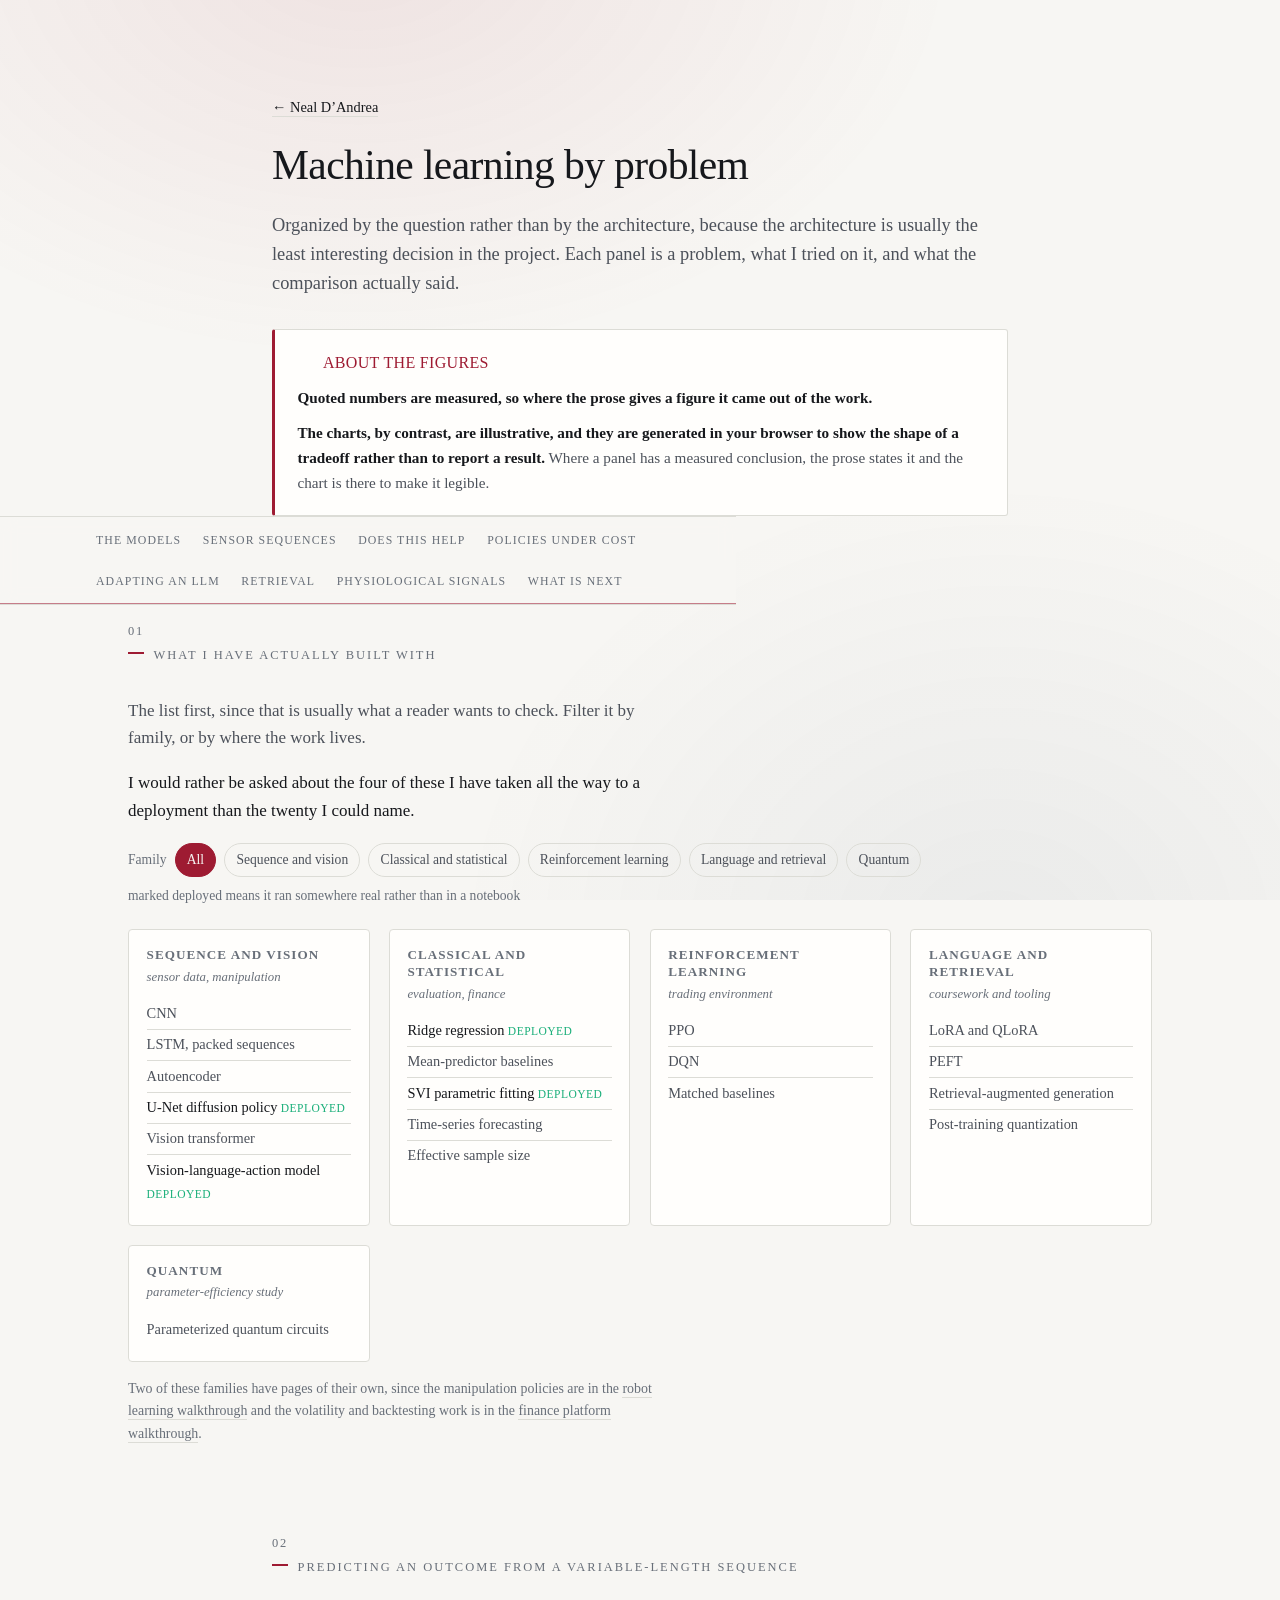
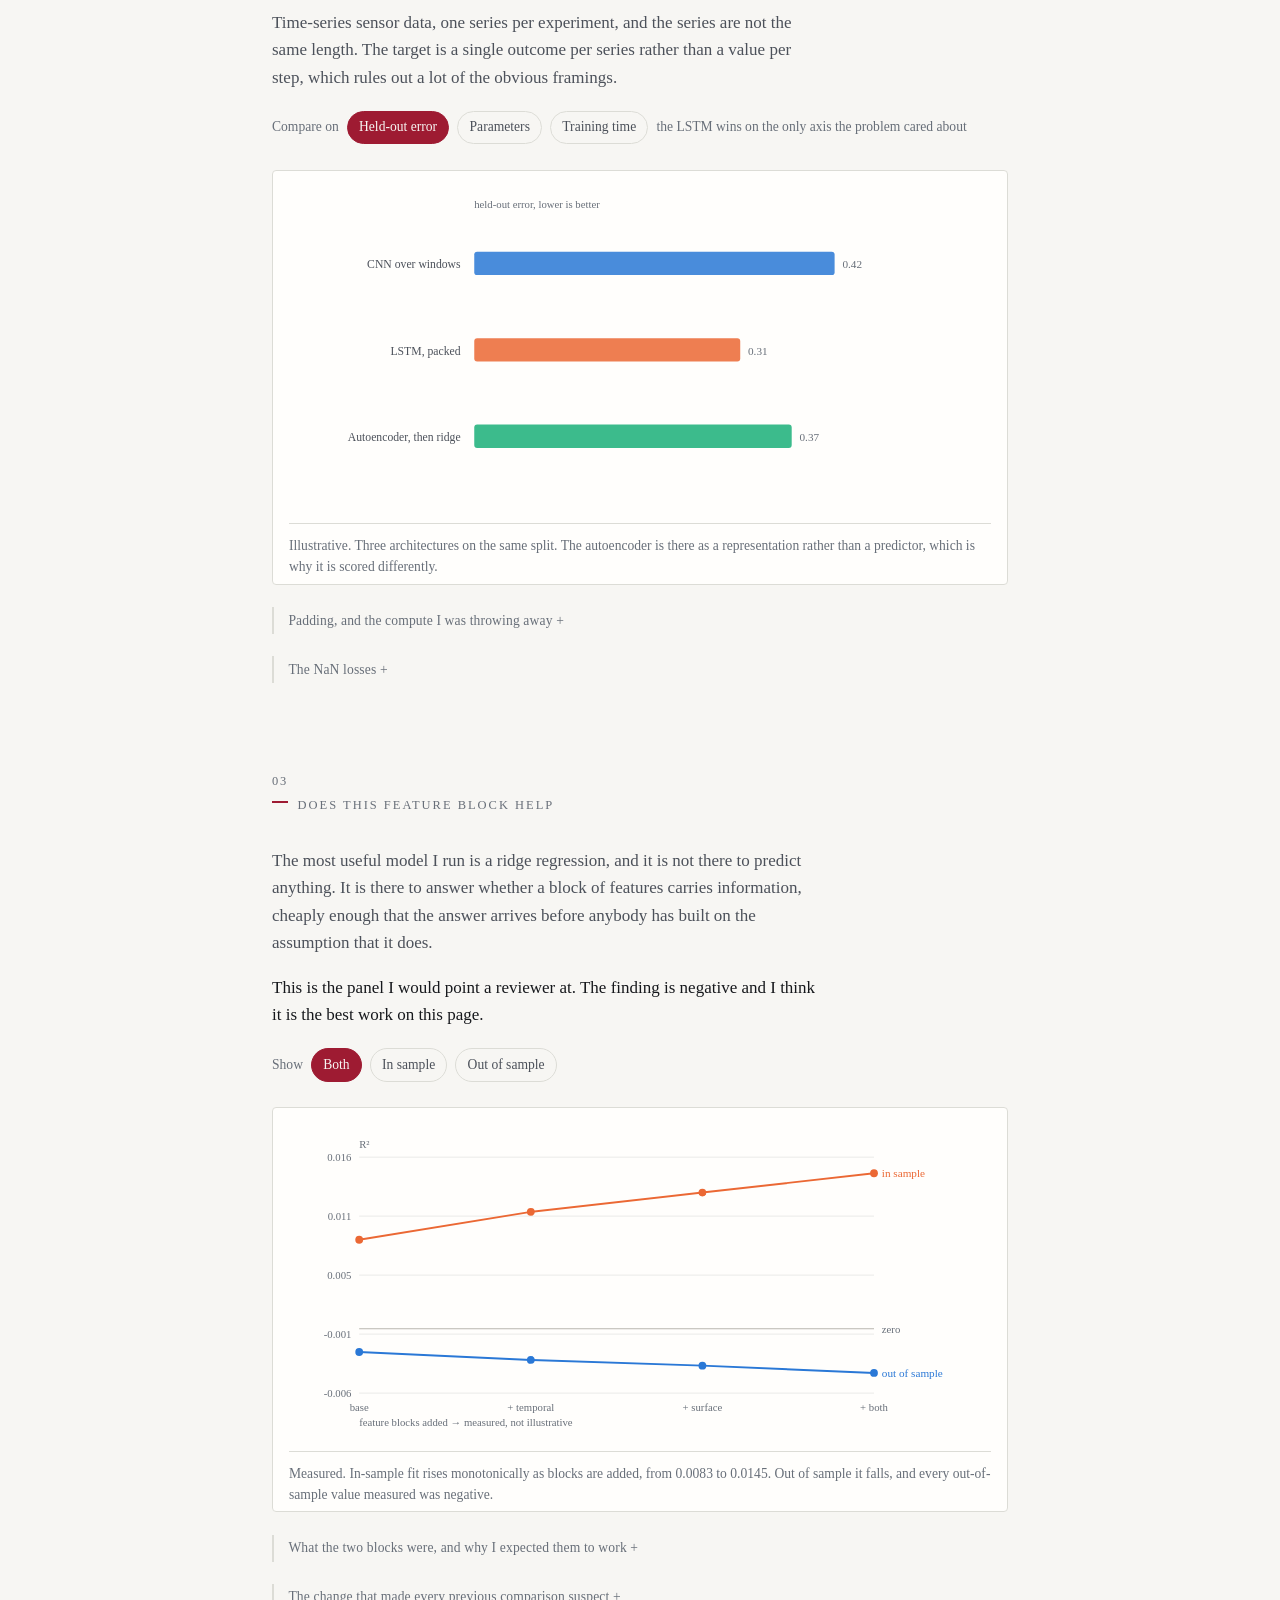
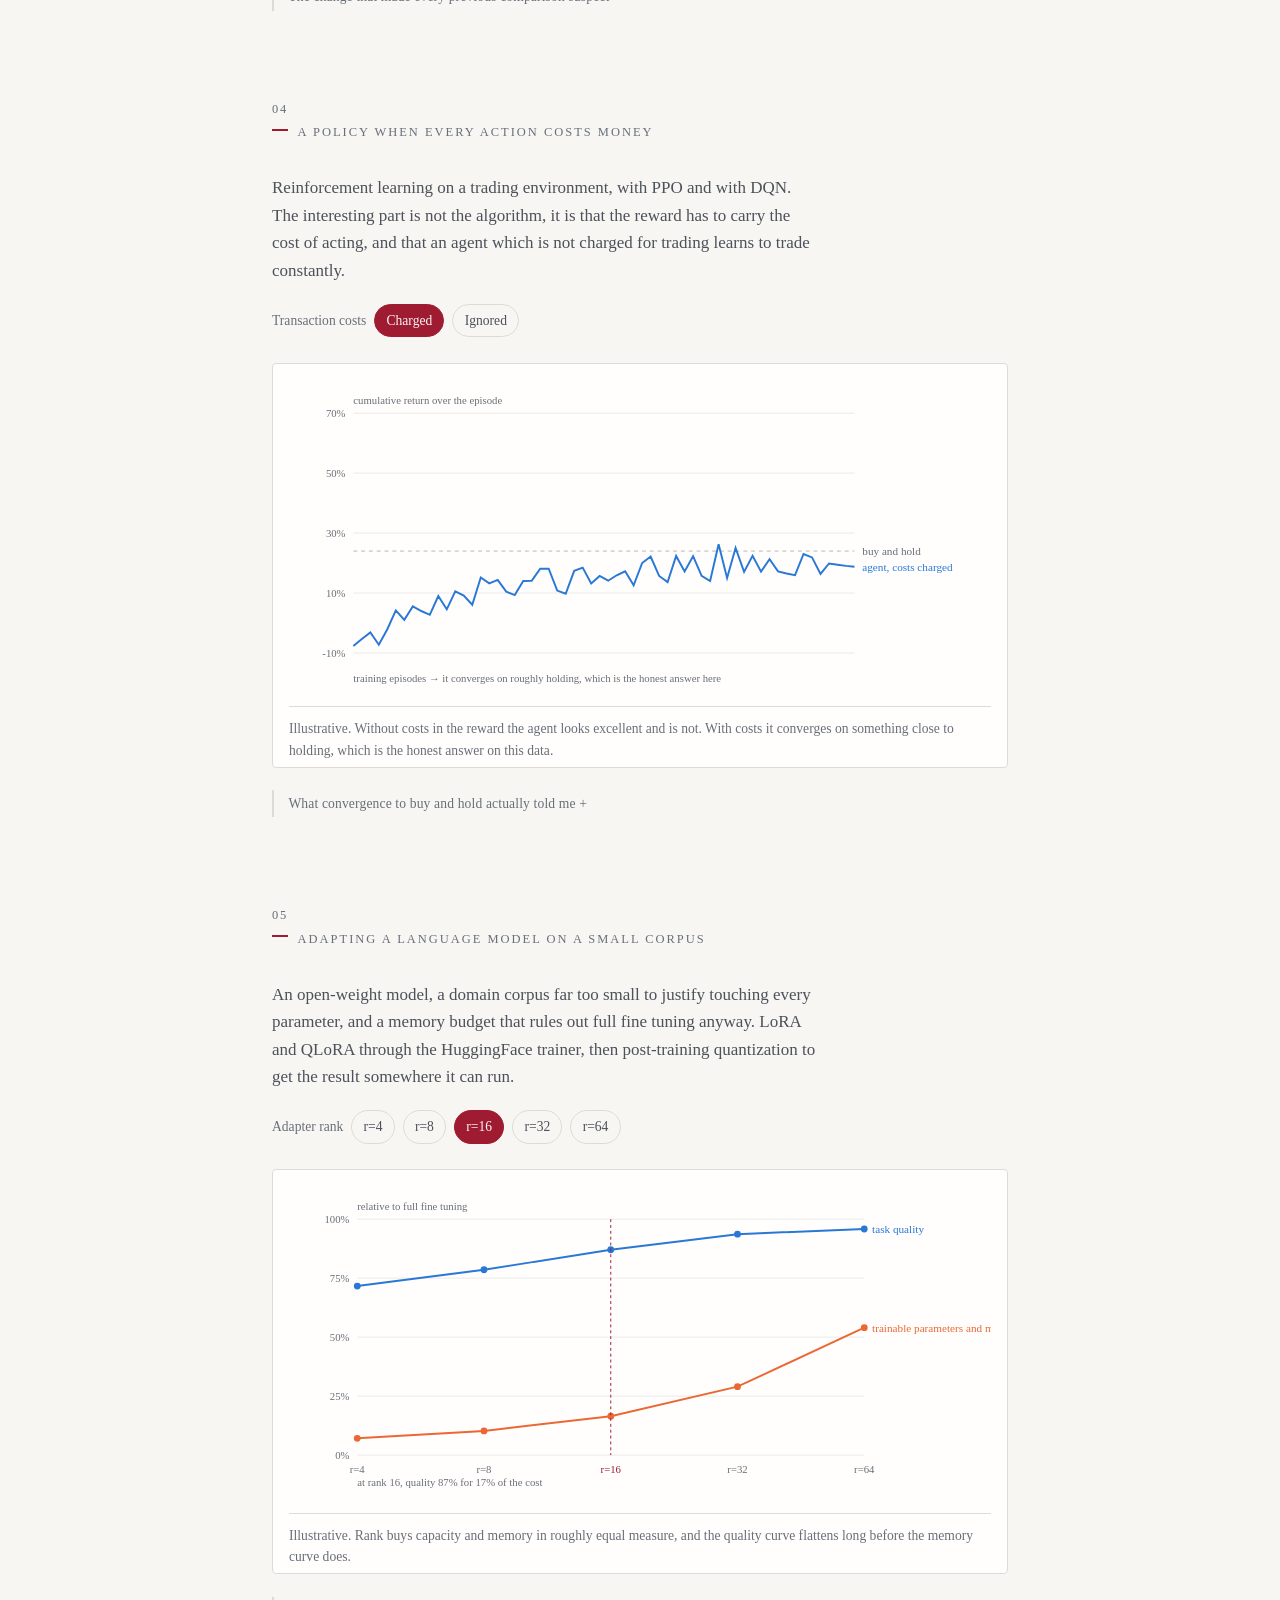
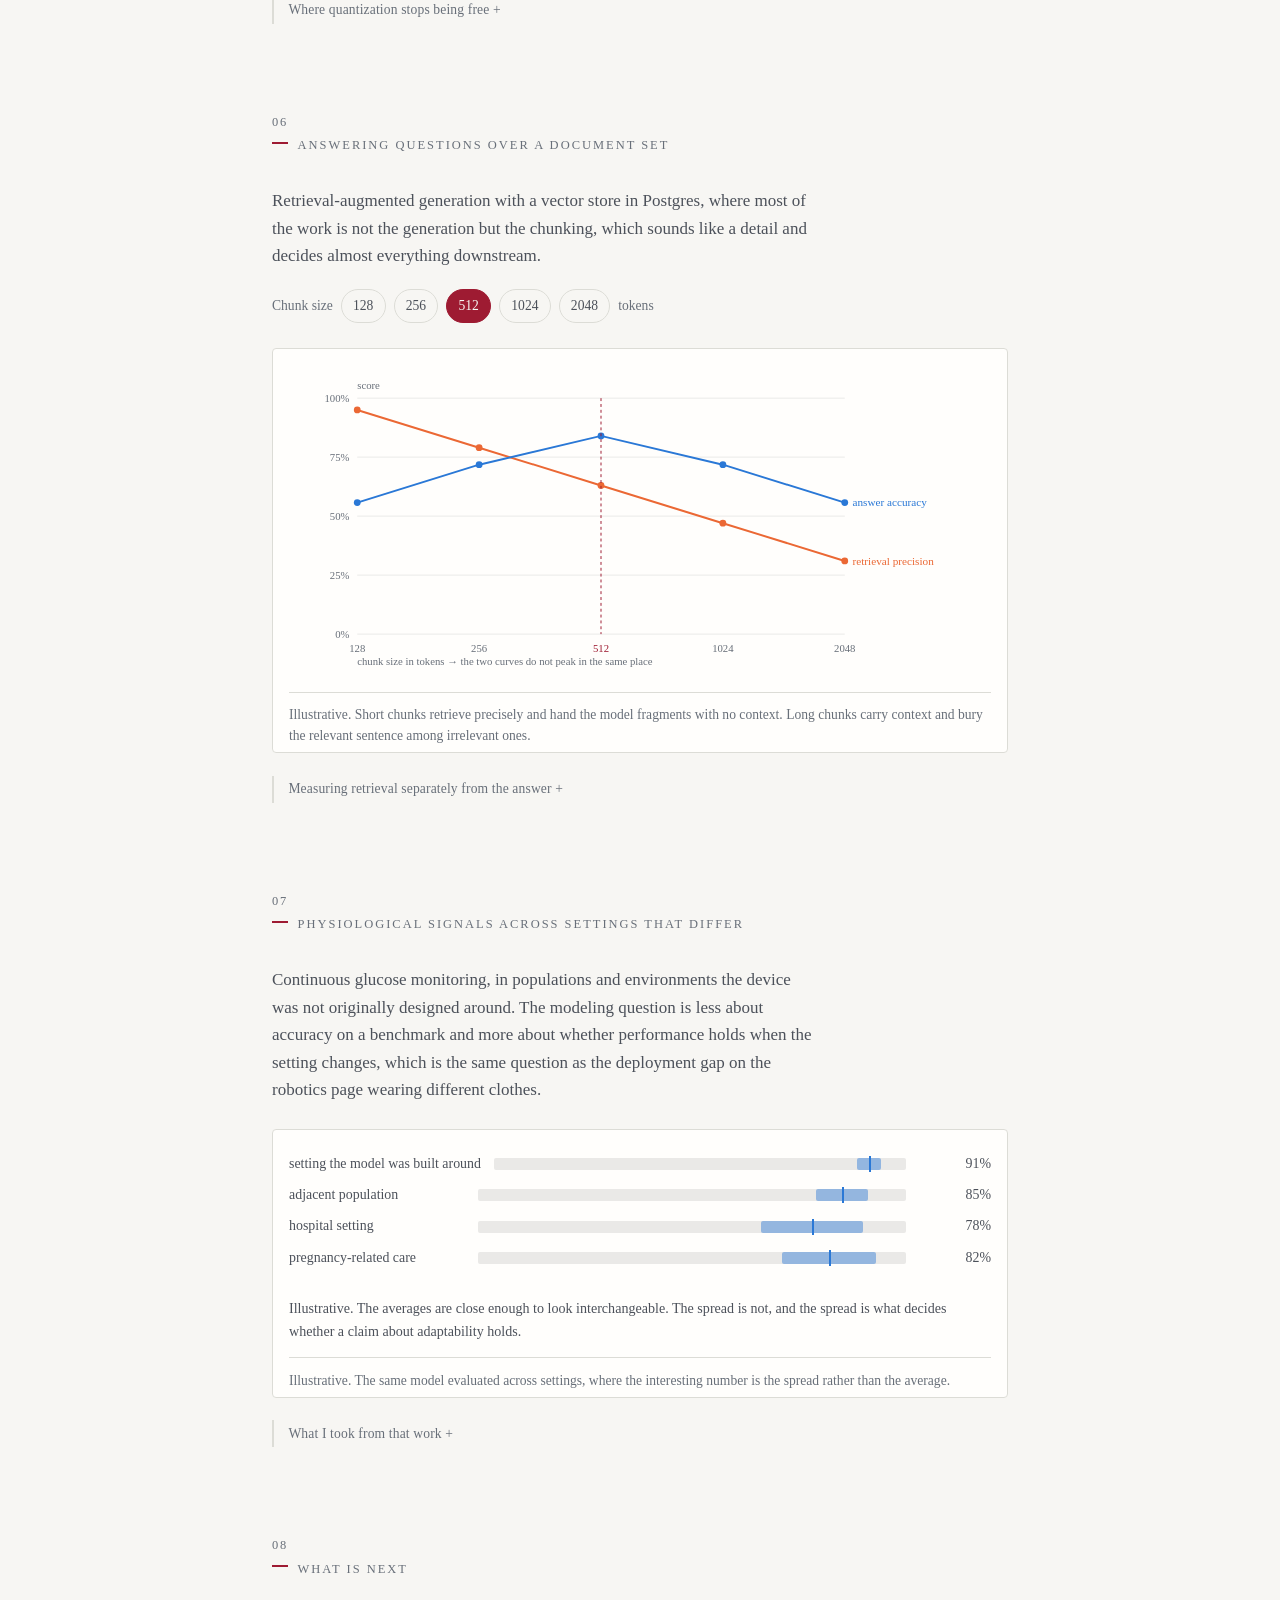
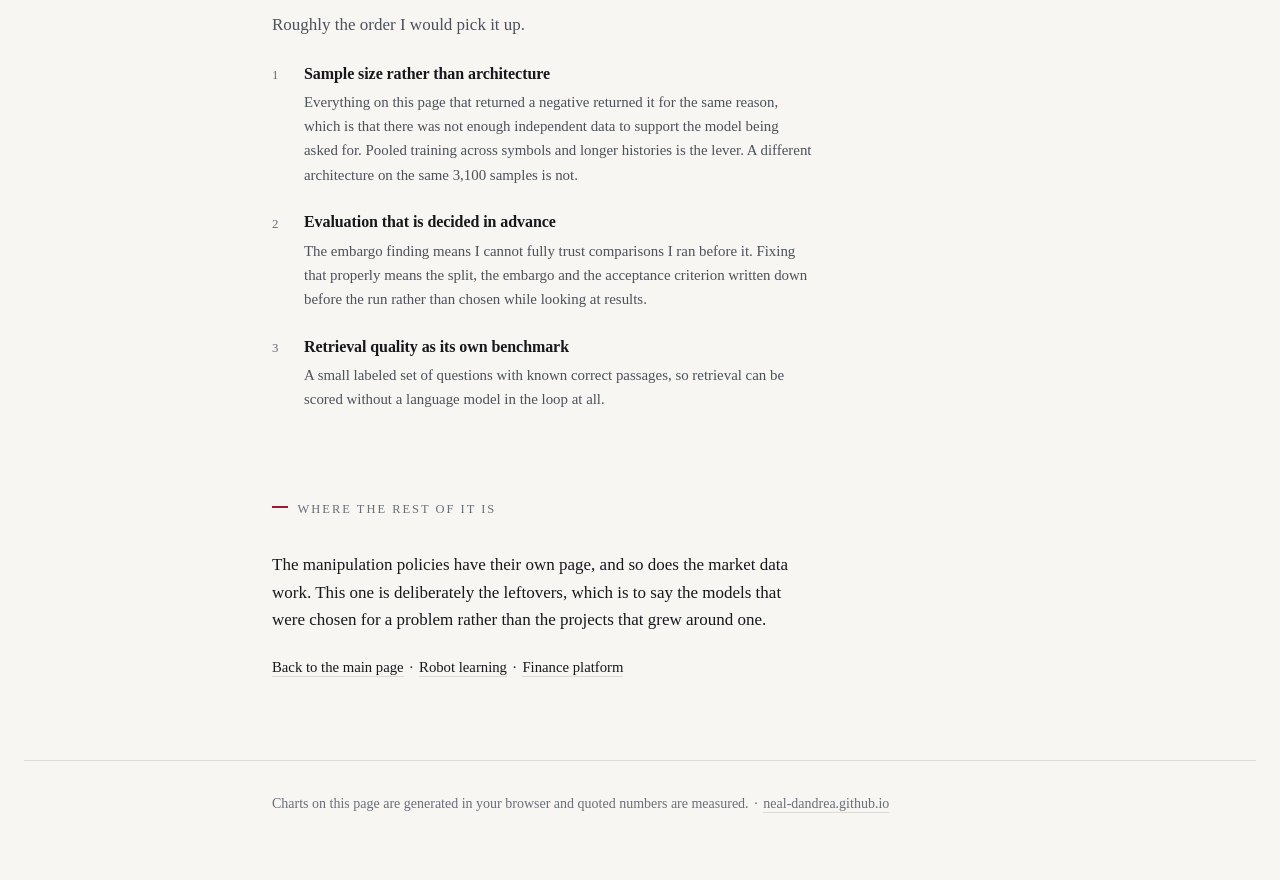
==== models.html @ 3b5cddc0 "Hold the payoff chart at the middle of the screen It was stuck 1rem from the top, so it climbed to t" ====
<!DOCTYPE html>
<html lang="en">
<head>
<meta charset="utf-8">
<meta name="viewport" content="width=device-width, initial-scale=1">
<title>Machine Learning — Neal D'Andrea</title>
<meta name="description" content="Machine learning work organized by problem rather than by architecture. Sequence models on sensor data, feature ablation, reinforcement learning under transaction costs, parameter-efficient fine tuning, and retrieval.">
<link rel="stylesheet" href="style.css?v=c7dd4110">
<link rel="stylesheet" href="viz.css?v=f9769405">
<link rel="stylesheet" href="models.css?v=44625716">
<link rel="icon" href="favicon.svg" type="image/svg+xml">
<link rel="canonical" href="https://neal-dandrea.github.io/models.html">

<meta property="og:type" content="article">
<meta property="og:url" content="https://neal-dandrea.github.io/models.html">
<meta property="og:title" content="Machine learning organized by problem">
<meta property="og:description" content="Sequence models on sensor data, feature ablation, reinforcement learning under costs, parameter-efficient fine tuning, and retrieval. What each model was for and what it cost.">
<meta property="og:image" content="https://neal-dandrea.github.io/og-card.jpg">
<meta name="twitter:card" content="summary_large_image">
</head>
<body class="platform">

<header class="masthead platform-head">
  <p class="backlink"><a href="./">&larr; Neal D&rsquo;Andrea</a></p>
  <h1>Machine learning by problem</h1>
  <p class="standfirst">
    Organized by the question rather than by the architecture, because the
    architecture is usually the least interesting decision in the project. Each
    panel is a problem, what I tried on it, and what the comparison actually
    said.
  </p>

  <aside class="disclaimer" role="note" aria-labelledby="disclaimer-title">
    <h2 id="disclaimer-title">About the figures</h2>
    <p>
      <strong>Quoted numbers are measured, so where the prose gives a figure it
      came out of the work.</strong>
    </p>
    <p>
      <strong>The charts, by contrast, are illustrative, and they are generated in
      your browser to show the shape of a tradeoff rather than to report a
      result.</strong> Where a
      panel has a measured conclusion, the prose states it and the chart is
      there to make it legible.
    </p>
  </aside>
</header>

<nav class="sections panel-nav" aria-label="Panels">
  <ul>
    <li><a href="#roster">The models</a></li>
    <li><a href="#sequences">Sensor sequences</a></li>
    <li><a href="#ablation">Does this help</a></li>
    <li><a href="#rl">Policies under cost</a></li>
    <li><a href="#peft">Adapting an LLM</a></li>
    <li><a href="#rag">Retrieval</a></li>
    <li><a href="#signals">Physiological signals</a></li>
    <li><a href="#next">What is next</a></li>
  </ul>
</nav>

<main class="viz-root">

<!-- 1 ------------------------------------------------------------------ -->
<section class="panel wide" id="roster">
  <p class="panel-num">01</p>
  <h2>What I have actually built with</h2>
  <p class="panel-lede">
    The list first, since that is usually what a reader wants to check. Filter
    it by family, or by where the work lives.
  </p>
  <p class="panel-lede me">
    I would rather be asked about the four of these I have taken all the way to
    a deployment than the twenty I could name.
  </p>

  <div class="controls" id="roster-controls"></div>
  <div id="roster-grid" class="roster"></div>

  <p class="panel-foot">
    Two of these families have pages of their own, since the manipulation
    policies are in the <a href="robotics.html">robot learning walkthrough</a>
    and the volatility and backtesting work is in the
    <a href="platform.html">finance platform walkthrough</a>.
  </p>
</section>

<!-- 2 ------------------------------------------------------------------ -->
<section class="panel" id="sequences">
  <p class="panel-num">02</p>
  <h2>Predicting an outcome from a variable-length sequence</h2>
  <p class="panel-lede">
    Time-series sensor data, one series per experiment, and the series are not
    the same length. The target is a single outcome per series rather than a
    value per step, which rules out a lot of the obvious framings.
  </p>

  <div class="controls" id="arch-controls"></div>
  <figure class="viz">
    <svg id="arch-svg" viewBox="0 0 720 330" role="img"
         aria-label="Held-out error, parameter count and training time for three architectures"></svg>
    <figcaption>
      Illustrative. Three architectures on the same split. The autoencoder is
      there as a representation rather than a predictor, which is why it is
      scored differently.
    </figcaption>
  </figure>

  <details class="tried">
    <summary>Padding, and the compute I was throwing away</summary>
    <p>
      The obvious way to batch variable-length series is to pad them all to the
      longest one. That works and it is wasteful, because most of the batch is
      then padding and the recurrent layer walks through all of it.
    </p>
    <p>
      Packing the sequences fixed that, and the saving is not small when the
      length distribution is skewed. It costs nothing in accuracy because the
      padding was never information in the first place.
    </p>
  </details>

  <details class="tried">
    <summary>The NaN losses</summary>
    <p>
      Training would run for a while and then the loss would become NaN, which
      is the least informative failure in the business. It was not one cause
      but two, a learning rate that was fine at the start and not after the
      scheduler moved, combined with an architecture that let activations grow
      without anything holding them.
    </p>
    <p>
      What fixed it was dropout, a plateau scheduler on the learning rate, and
      systematic tuning across Adam and SGD rather than switching optimizer and
      hoping. I also started exporting to ONNX and reading the graph in Netron,
      because a computational graph you can look at answers questions that a
      training curve cannot.
    </p>
  </details>
</section>

<!-- 3 ------------------------------------------------------------------ -->
<section class="panel" id="ablation">
  <p class="panel-num">03</p>
  <h2>Does this feature block help</h2>
  <p class="panel-lede">
    The most useful model I run is a ridge regression, and it is not there to
    predict anything. It is there to answer whether a block of features carries
    information, cheaply enough that the answer arrives before anybody has built
    on the assumption that it does.
  </p>
  <p class="panel-lede me">
    This is the panel I would point a reviewer at. The finding is negative and I
    think it is the best work on this page.
  </p>

  <div class="controls" id="abl-controls"></div>
  <figure class="viz">
    <svg id="abl-svg" viewBox="0 0 720 320" role="img"
         aria-label="In-sample and out-of-sample fit as feature blocks are added"></svg>
    <figcaption>
      Measured. In-sample fit rises monotonically as blocks are added, from
      0.0083 to 0.0145. Out of sample it falls, and every out-of-sample value
      measured was negative.
    </figcaption>
  </figure>

  <details class="tried">
    <summary>What the two blocks were, and why I expected them to work</summary>
    <p>
      One described the time of day and the position in the week as cyclical
      features. The other described the shape of a volatility surface, which was
      the only input in the set that said what the market expected rather than
      what it had already done. I built the second one specifically because the
      first failed, and I was confident about it in a way I am now suspicious of.
    </p>
    <p>
      Both of them dropped out of sample, and the honest reading is that roughly 3,100 daily
      samples against 13 existing features does not have room for more columns,
      and that adding them enlarges the surface to overfit against a signal
      nobody had yet shown exists.
    </p>
  </details>

  <details class="tried">
    <summary>The change that made every previous comparison suspect</summary>
    <p>
      Adding an embargo between the training and testing windows, so a feature
      with a fifty-bar lookback cannot see across the boundary. It made
      out-of-sample results worse on every symbol, and on one name it fell by
      more than the gap between any two of the feature sets I had been
      comparing, which means those comparisons had been reading differences
      smaller than the bias they shared.
    </p>
  </details>
</section>

<!-- 4 ------------------------------------------------------------------ -->
<section class="panel" id="rl">
  <p class="panel-num">04</p>
  <h2>A policy when every action costs money</h2>
  <p class="panel-lede">
    Reinforcement learning on a trading environment, with PPO and with DQN.
    The interesting part is not the algorithm, it is that the reward has to
    carry the cost of acting, and that an agent which is not charged for
    trading learns to trade constantly.
  </p>

  <div class="controls" id="rl-controls"></div>
  <figure class="viz">
    <svg id="rl-svg" viewBox="0 0 720 320" role="img"
         aria-label="Agent return against training episodes, with and without transaction costs in the reward"></svg>
    <figcaption>
      Illustrative. Without costs in the reward the agent looks excellent and is
      not. With costs it converges on something close to holding, which is the
      honest answer on this data.
    </figcaption>
  </figure>

  <details class="tried">
    <summary>What convergence to buy and hold actually told me</summary>
    <p>
      My first reading was that the agent had failed, and the better reading is that
      the environment did not contain an exploitable edge at the cost level it
      was charged, and the agent found the best available policy, which was to
      sit still.
    </p>
    <p>
      That is a result about the data rather than about the algorithm, and it is
      the same conclusion the ablation reached from the other direction. Two
      methods agreeing on a negative is worth more than either one alone.
    </p>
  </details>
</section>

<!-- 5 ------------------------------------------------------------------ -->
<section class="panel" id="peft">
  <p class="panel-num">05</p>
  <h2>Adapting a language model on a small corpus</h2>
  <p class="panel-lede">
    An open-weight model, a domain corpus far too small to justify touching
    every parameter, and a memory budget that rules out full fine tuning
    anyway. LoRA and QLoRA through the HuggingFace trainer, then post-training
    quantization to get the result somewhere it can run.
  </p>

  <div class="controls" id="peft-controls"></div>
  <figure class="viz">
    <svg id="peft-svg" viewBox="0 0 720 320" role="img"
         aria-label="Trainable parameters, memory and output quality across adapter ranks and quantization levels"></svg>
    <figcaption>
      Illustrative. Rank buys capacity and memory in roughly equal measure, and
      the quality curve flattens long before the memory curve does.
    </figcaption>
  </figure>

  <details class="tried">
    <summary>Where quantization stops being free</summary>
    <p>
      Compression is nearly free until it is suddenly not, and the point where
      it stops being free depends on the task rather than on the model. Judging
      it by perplexity alone missed it, because the number moved smoothly across
      exactly the range where the outputs on my actual task started degrading.
    </p>
  </details>
</section>

<!-- 6 ------------------------------------------------------------------ -->
<section class="panel" id="rag">
  <p class="panel-num">06</p>
  <h2>Answering questions over a document set</h2>
  <p class="panel-lede">
    Retrieval-augmented generation with a vector store in Postgres, where most
    of the work is not the generation but the chunking, which sounds like a
    detail and decides almost everything downstream.
  </p>

  <div class="controls" id="rag-controls"></div>
  <figure class="viz">
    <svg id="rag-svg" viewBox="0 0 720 320" role="img"
         aria-label="Retrieval quality and answer accuracy against chunk size"></svg>
    <figcaption>
      Illustrative. Short chunks retrieve precisely and hand the model fragments
      with no context. Long chunks carry context and bury the relevant sentence
      among irrelevant ones.
    </figcaption>
  </figure>

  <details class="tried">
    <summary>Measuring retrieval separately from the answer</summary>
    <p>
      For a while I evaluated the whole pipeline end to end and could not tell
      whether a bad answer meant bad retrieval or a model that had been given
      the right passage and used it badly. Separating them was the change that
      made the rest of the tuning possible, because they move in opposite
      directions as the chunk grows.
    </p>
  </details>
</section>

<!-- 7 ------------------------------------------------------------------ -->
<section class="panel" id="signals">
  <p class="panel-num">07</p>
  <h2>Physiological signals across settings that differ</h2>
  <p class="panel-lede">
    Continuous glucose monitoring, in populations and environments the device
    was not originally designed around. The modeling question is less about
    accuracy on a benchmark and more about whether performance holds when the
    setting changes, which is the same question as the deployment gap on the
    robotics page wearing different clothes.
  </p>

  <figure class="viz">
    <div id="signals-fig"></div>
    <figcaption>
      Illustrative. The same model evaluated across settings, where the
      interesting number is the spread rather than the average.
    </figcaption>
  </figure>

  <details class="tried">
    <summary>What I took from that work</summary>
    <p>
      That validation tooling is a deliverable rather than scaffolding,
      because being able to re-run the same evaluation across several
      physiological streams and several settings, and get a comparable answer
      each time, is what makes a claim about adaptability checkable instead of
      anecdotal.
    </p>
  </details>
</section>

<!-- 8 ------------------------------------------------------------------ -->
<section class="panel" id="next">
  <p class="panel-num">08</p>
  <h2>What is next</h2>
  <p class="panel-lede">
    Roughly the order I would pick it up.
  </p>

  <ol class="next-list">
    <li>
      <h3>Sample size rather than architecture</h3>
      <p>
        Everything on this page that returned a negative returned it for the
        same reason, which is that there was not enough independent data to
        support the model being asked for. Pooled training across symbols and
        longer histories is the lever. A different architecture on the same
        3,100 samples is not.
      </p>
    </li>
    <li>
      <h3>Evaluation that is decided in advance</h3>
      <p>
        The embargo finding means I cannot fully trust comparisons I ran before
        it. Fixing that properly means the split, the embargo and the acceptance
        criterion written down before the run rather than chosen while looking
        at results.
      </p>
    </li>
    <li>
      <h3>Retrieval quality as its own benchmark</h3>
      <p>
        A small labeled set of questions with known correct passages, so
        retrieval can be scored without a language model in the loop at all.
      </p>
    </li>
  </ol>
</section>

<section class="panel closing">
  <h2>Where the rest of it is</h2>
  <p>
    The manipulation policies have their own page, and so does the market data
    work. This one is deliberately the leftovers, which is to say the models
    that were chosen for a problem rather than the projects that grew around
    one.
  </p>
  <p class="closing-links">
    <a href="./">Back to the main page</a>
    <span class="sep">&middot;</span>
    <a href="robotics.html">Robot learning</a>
    <span class="sep">&middot;</span>
    <a href="platform.html">Finance platform</a>
  </p>
</section>

</main>

<footer>
  <p>
    Charts on this page are generated in your browser and quoted numbers are measured.
    <span class="sep">&middot;</span>
    <a href="./">neal-dandrea.github.io</a>
  </p>
</footer>

<script src="models.js?v=59c143bd"></script>
</body>
</html>
---- style.css ----
/* Neal D'Andrea — personal site.
   One column, one serif, no framework. The only JavaScript is the
   expand/collapse-all control; the page works fully without it. */

:root {
  --paper:     #f7f6f3;
  --ink:       #16181c;
  --ink-soft:  #4c515a;
  --ink-faint: #686f79;
  --rule:      #dcdcd6;
  --accent:    #9e1b32;   /* scarlet, common ground between UC red and OSU scarlet */
  --measure:   34rem;

  /* Background washes. */
  --wash-a:    rgba(158, 27, 50, 0.085);
  --wash-b:    rgba(31, 58, 95, 0.060);
}

@media (prefers-color-scheme: dark) {
  :root {
    --paper:     #101215;
    --ink:       #e7e9ec;
    --ink-soft:  #a8aeb8;
    --ink-faint: #8b929c;
    --rule:      #262a30;
    --accent:    #e2506a;

    --wash-a:    rgba(226, 80, 106, 0.075);
    --wash-b:    rgba(86, 140, 205, 0.060);
  }
}

*, *::before, *::after { box-sizing: border-box; }

html { -webkit-text-size-adjust: 100%; }

body {
  margin: 0;
  padding: 0 1.5rem 6rem;
  background: var(--paper);
  color: var(--ink);
  position: relative;
  isolation: isolate;
  font-family: "Iowan Old Style", "Palatino Linotype", Palatino, Charter,
               Georgia, "Times New Roman", serif;
  font-size: 1.0625rem;
  line-height: 1.62;
  -webkit-font-smoothing: antialiased;
  text-rendering: optimizeLegibility;
}

/* ---------- background surface ----------
   One fixed layer behind everything: two slow color washes, scarlet at the
   top and a cool instrument blue at the bottom. Built from gradients, so
   there are no image requests and nothing to load. */

body::after {
  content: "";
  position: fixed;
  inset: 0;
  z-index: -1;
  pointer-events: none;
  background-image:
    radial-gradient(55rem 38rem at 28% -6%,  var(--wash-a), transparent 68%),
    radial-gradient(50rem 42rem at 78% 104%, var(--wash-b), transparent 68%);
}

main, .masthead, footer {
  max-width: var(--measure);
  margin-inline: auto;
}

/* ---------- masthead ---------- */

.masthead {
  padding-top: 6rem;
}

h1 {
  margin: 0;
  font-size: 2.6rem;
  font-weight: 400;
  letter-spacing: -0.015em;
  line-height: 1.1;
}

.standfirst {
  margin: 1.4rem 0 1.8rem;
  font-size: 1.15rem;
  line-height: 1.55;
  color: var(--ink-soft);
}

.intro {
  display: flex;
  align-items: flex-start;
  gap: 2rem;
}

.intro-text { flex: 1 1 auto; min-width: 0; }

.portrait {
  flex: 0 0 auto;
  margin-top: 0.5rem;
}

.portrait img {
  display: block;
  width: 9.5rem;
  height: 9.5rem;
  object-fit: cover;
  border-radius: 50%;
  filter: saturate(0.92);
}

.masthead nav.contact {
  display: flex;
  flex-wrap: wrap;
  gap: 1.5rem;
  padding-bottom: 2.5rem;
  font-size: 0.9rem;
}

/* ---------- section nav ---------- */

nav.sections {
  position: sticky;
  top: 0;
  z-index: 10;
  margin-inline: -1.5rem;
  padding: 0 1.5rem;
  background: color-mix(in srgb, var(--paper) 88%, transparent);
  backdrop-filter: blur(8px);
  border-top: 1px solid var(--rule);
  border-bottom: 1px solid var(--rule);
  box-shadow: inset 0 -2px 0 -1px color-mix(in srgb, var(--accent) 55%, transparent);
}

nav.sections ul {
  display: flex;
  flex-wrap: wrap;
  gap: 1.35rem;
  max-width: var(--measure);
  margin: 0 auto;
  padding: 0.85rem 0;
  list-style: none;
  font-size: 0.74rem;
  text-transform: uppercase;
  letter-spacing: 0.09em;
  color: var(--ink-faint);
}

nav.sections a {
  border-bottom: none;
  color: var(--ink-faint);
}

nav.sections a:hover { color: var(--accent); }

/* ---------- the bar moves into the margin on a wide screen ----------

   A sticky bar across the top works at laptop width and is a nuisance on a
   large monitor: content slides underneath it for the whole length of the page.
   Past 82rem there is empty gutter to the left of the text column, so the bar
   goes and lives there instead, and nothing ever passes beneath it.

   The ul keeps its flex layout and just changes direction, so the markup is the
   same list in both cases and there is no second copy of the nav. */

@media (min-width: 82rem) {
  nav.sections {
    position: fixed;
    top: 50%;
    left: calc(50% - 30rem);
    width: 11rem;
    transform: translateY(-50%);
    z-index: 10;
    margin: 0;
    padding: 0;
    background: none;
    backdrop-filter: none;
    border: none;
    box-shadow: none;
  }

  nav.sections ul {
    flex-direction: column;
    gap: 0.55rem;
    max-width: none;
    margin: 0;
    padding: 0;
    border-left: 1px solid var(--rule);
  }

  nav.sections li { padding-left: 0.85rem; }

  nav.sections a {
    display: block;
    padding: 0.08rem 0;
  }

  /* The current section, marked by the scroll spy. */
  nav.sections li.here { box-shadow: inset 2px 0 0 -0.5px var(--accent); }
  nav.sections li.here a { color: var(--ink); }

  /* Nothing is under a bar any more, so anchors need far less clearance. */
  section { scroll-margin-top: 2rem; }

  /* The bar is out of the flow now, so the space it held has to come back. */
  main { margin-top: 2.5rem; }
}

/* Anchor targets clear the sticky bar. */
section { scroll-margin-top: 4.5rem; }

html { scroll-behavior: smooth; }

@media (prefers-reduced-motion: reduce) {
  html { scroll-behavior: auto; }
}


/* A line at the top saying what this page is, and where the longer version
   lives. It sits above the first section rather than inside the masthead, so
   the masthead stays the person and this stays the navigation advice. */

.page-note {
  margin: 2.6rem 0 0;
  padding-left: 0.95rem;
  border-left: 2px solid var(--accent);
  font-size: 0.95rem;
  line-height: 1.6;
  color: var(--ink-soft);
}

@media (min-width: 82rem) {
  /* main already carries the top margin the fixed nav vacated. */
  .page-note { margin-top: 0; }
}

/* ---------- sections ---------- */

section { margin-top: 4rem; }

h2 {
  position: relative;
  margin: 0 0 2rem;
  padding-left: 1.6rem;
  font-size: 0.78rem;
  font-weight: 400;
  text-transform: uppercase;
  letter-spacing: 0.16em;
  color: var(--ink-faint);
}

h2::before {
  content: "";
  position: absolute;
  left: 0;
  top: 0.55em;
  width: 1rem;
  height: 2px;
  background: var(--accent);
}

.entry { margin-bottom: 1.1rem; }
.entry:last-child { margin-bottom: 0; }
.entry.compact { margin-bottom: 1.1rem; }

/* An open entry needs room to breathe; a closed one reads as a list row. */
.entry[open] { margin-bottom: 3.25rem; }
.entry[open].compact { margin-bottom: 2.25rem; }
.entry[open]:last-child { margin-bottom: 0; }

/* ---------- collapsible entries ---------- */

.entry > summary {
  position: relative;
  display: block;          /* suppress the default marker box */
  padding: 0.5rem 0 0.5rem 1.6rem;
  cursor: pointer;
  border-radius: 3px;
  list-style: none;
}

.entry > summary::-webkit-details-marker { display: none; }

/* Chevron, drawn from two borders so it needs no asset. */
.entry > summary::before {
  content: "";
  position: absolute;
  left: 0.25rem;
  top: 1.12em;
  width: 0.42rem;
  height: 0.42rem;
  border-right: 1.5px solid var(--ink-faint);
  border-bottom: 1.5px solid var(--ink-faint);
  transform: translateY(-60%) rotate(-45deg);
  transition: transform 0.15s ease, border-color 0.15s ease;
}

.entry[open] > summary::before {
  transform: translateY(-20%) rotate(45deg);
}

.entry > summary:hover h3,
.entry[open] > summary h3 { color: var(--accent); }

.entry > summary:hover::before,
.entry[open] > summary::before { border-color: var(--accent); }

.entry > summary:focus-visible {
  outline: 2px solid var(--accent);
  outline-offset: 2px;
}

/* The first body element sits directly under the summary, which already
   carries its own bottom padding. */
.entry[open] > summary { margin-bottom: 0.2rem; }

.entry-link { font-size: 0.9rem; }

/* Display equations. The site loads no math library and two formulas do not
   justify adding one, so these are set in the monospace face and given room
   either side, which is what makes them read as displayed rather than inline. */
.formula {
  margin: 1.1rem 0 1.1rem;
  padding-left: 1.15rem;
  border-left: 2px solid var(--rule);
  font-family: ui-monospace, "SF Mono", "Cascadia Mono", Menlo, Consolas, monospace;
  font-size: 0.95rem;
  color: var(--ink-soft);
  overflow-x: auto;
}

.formula sub { font-size: 0.75em; }

@media (prefers-reduced-motion: reduce) {
  .entry > summary::before { transition: none; }
}

h3 {
  margin: 0;
  font-size: 1.22rem;
  font-weight: 600;
  letter-spacing: -0.005em;
  line-height: 1.3;
}

.meta {
  margin: 0.3rem 0 0;
  font-size: 0.875rem;
  color: var(--ink-faint);
  font-style: italic;
}

.sep { padding: 0 0.15em; }

.lede {
  margin: 1rem 0 0.4rem;
  color: var(--ink-soft);
}

.entry-controls {
  display: block;
  margin: -0.4rem 0 1.4rem;
  padding: 0;
  border: 0;
  background: none;
  font: inherit;
  font-size: 0.82rem;
  letter-spacing: 0.02em;
  color: var(--ink-faint);
  cursor: pointer;
}

.entry-controls:hover { color: var(--accent); }

.entry-controls:focus-visible {
  outline: 2px solid var(--accent);
  outline-offset: 3px;
}

/* ---------- lists ---------- */

.entry ul {
  margin: 1rem 0 0;
  padding: 0;
  list-style: none;
}

.entry li {
  position: relative;
  margin-bottom: 0.85rem;
  padding-left: 1.15rem;
}

.entry li::before {
  content: "";
  position: absolute;
  left: 0;
  top: 0.72em;
  width: 0.34rem;
  height: 1px;
  background: var(--ink-faint);
}

.entry p { margin: 0.6rem 0 0; }

ul.plain {
  margin: 0;
  padding: 0;
  list-style: none;
}

ul.plain li {
  margin-bottom: 0.55rem;
  color: var(--ink-soft);
}

ul.plain .meta { display: inline; font-size: 0.85rem; }

/* ---------- intro ---------- */

/* The first paragraph carries the weight, so it is set a little larger than
   body copy and the ones that follow step back down. */
.intro-lede {
  font-size: 1.1rem;
  line-height: 1.55;
  color: var(--ink);
}

#intro p { margin: 1.1rem 0 0; color: var(--ink); }
#intro p:first-of-type { margin-top: 0; }

/* It sits directly under the sticky nav, so it needs less air above it than a
   section landing mid-page. */
#intro { margin-top: 3rem; }

/* ---------- affiliations ---------- */

.section-lede {
  margin: -1rem 0 2rem;
  color: var(--ink-soft);
}

.subhead {
  margin: 2.5rem 0 1.1rem;
  font-size: 0.72rem;
  font-weight: 400;
  text-transform: uppercase;
  letter-spacing: 0.14em;
  color: var(--ink-faint);
}

.subhead:first-of-type { margin-top: 0; }

.crests,
.people {
  margin: 0;
  padding: 0;
  list-style: none;
}

.crests li,
.people li {
  display: flex;
  align-items: center;
  gap: 1rem;
  padding: 0.85rem 0;
  border-bottom: 1px solid var(--rule);
}

.crests li:last-child,
.people li:last-child { border-bottom: none; }

/* Real wordmarks differ wildly in proportion: UC is about 5.7:1, Ohio State's
   stacked mark is about 1.3:1. So the logo column is a fixed box and each mark
   is scaled to fit inside it and pinned left, which keeps the text edge aligned
   down the list whatever shape the mark is. Each has a dark-mode twin, because
   a currentColor or unfilled SVG loaded through <img> resolves to black and
   would disappear. */
.crests .mark {
  flex: 0 0 auto;
  display: block;
  width: 6.5rem;
  height: 2.75rem;
}

.crests .mark img {
  width: 100%;
  height: 100%;
  object-fit: contain;
  object-position: left center;
  transition: opacity 0.15s ease;
}

.crests li:hover .mark img { opacity: 0.7; }

.people img {
  flex: 0 0 auto;
  width: 3rem;
  height: 3rem;
}

/* Headshots crop to a circle; institutional marks keep their own shape. */
.people img {
  object-fit: cover;
  border-radius: 50%;
  filter: saturate(0.92);
}

/* The lab wordmark is too wide to read in a tile, so it gets its own block.
   It is black on transparency, so dark mode swaps in an inverted copy. */
.emblem {
  display: block;
  width: 13rem;
  max-width: 100%;
  border-bottom: none;
  padding-bottom: 0;
}

.emblem img {
  display: block;
  width: 100%;
  height: auto;
  transition: opacity 0.15s ease;
}

.emblem:hover img { opacity: 0.72; }

.emblem-caption {
  margin: 0.9rem 0 0;
  font-size: 0.9rem;
  color: var(--ink-soft);
}

.crests div,
.people div { min-width: 0; }

.crest-name,
.person-name {
  display: block;
  font-size: 1rem;
  font-weight: 600;
  line-height: 1.35;
}

.crest-role,
.person-role {
  display: block;
  margin-top: 0.15rem;
  font-size: 0.85rem;
  color: var(--ink-faint);
  font-style: italic;
  line-height: 1.45;
}

@media (max-width: 34rem) {
  /* The logo column would crowd out the text at phone width, so the mark moves
     above the name instead of beside it. */
  .crests li {
    flex-direction: column;
    align-items: flex-start;
    gap: 0.6rem;
  }
  .crests .mark { width: 8rem; height: 2.5rem; }
  .people img { width: 2.5rem; height: 2.5rem; }
  .people li { gap: 0.85rem; }
}

/* ---------- publications ---------- */

.pub h3 {
  font-weight: 500;
  line-height: 1.35;
}

.pub h3 a {
  border-bottom-color: transparent;
}

.pub h3 a:hover {
  border-bottom-color: var(--accent);
}

.pub .meta {
  font-style: normal;
  margin-top: 0.5rem;
  line-height: 1.5;
}

.pub .meta strong {
  font-weight: 600;
  color: var(--ink-soft);
}

/* ---------- skills ---------- */

.skills { margin: 0; }

.skills dt {
  margin-top: 1.5rem;
  font-size: 0.78rem;
  text-transform: uppercase;
  letter-spacing: 0.1em;
  color: var(--ink-faint);
}

.skills dt:first-child { margin-top: 0; }

.skills dd {
  margin: 0.35rem 0 0;
  color: var(--ink-soft);
}

/* ---------- charts ---------- */

/* Inline SVG, so it inherits the page's color tokens and follows dark mode
   without a second copy. Before and after are one hue in two shades; the
   accent is spent on the tolerance, which is the line the story crosses. */
.chart {
  margin: 2rem 0 0;
}

.chart svg {
  display: block;
  width: 100%;
  height: auto;
  overflow: visible;
}

.c-was { fill: var(--ink-faint); }
.c-now { fill: var(--ink); }

.c-axis {
  stroke: var(--rule);
  stroke-width: 1;
}

/* The backing stroke is the surface color, so the tolerance rule stays
   readable where it crosses the bar it is measuring. */
.c-tol-back {
  stroke: var(--paper);
  stroke-width: 4;
}

.c-tol {
  stroke: var(--accent);
  stroke-width: 1.5;
}

/* Text wears text tokens, never the data color. */
.chart text {
  font-family: inherit;
  font-size: 13px;
}

.c-cat { fill: var(--ink-soft); }
.c-val { fill: var(--ink); font-weight: 600; }

.c-tol-label {
  fill: var(--ink-faint);
  font-size: 12px;
  font-style: italic;
}

.chart figcaption {
  margin-top: 1rem;
  font-size: 0.9rem;
  line-height: 1.5;
  color: var(--ink-faint);
}

@media (max-width: 34rem) {
  /* The viewBox scales the text down with the graphic, so bump it back up. */
  .chart text { font-size: 15px; }
  .c-tol-label { font-size: 14px; }
}

/* ---------- links ---------- */

a {
  color: inherit;
  text-decoration: none;
  border-bottom: 1px solid var(--rule);
  padding-bottom: 0.08em;
  transition: color 0.15s ease, border-color 0.15s ease;
}

a:hover {
  color: var(--accent);
  border-bottom-color: var(--accent);
}

a:focus-visible {
  outline: 2px solid var(--accent);
  outline-offset: 3px;
  border-radius: 1px;
}

/* ---------- footer ---------- */

footer {
  margin-top: 5rem;
  padding-top: 2rem;
  border-top: 1px solid var(--rule);
  font-size: 0.875rem;
  color: var(--ink-faint);
}

footer p { margin: 0; }

/* ---------- small screens ---------- */

@media (max-width: 34rem) {
  body { padding: 0 1rem 4rem; font-size: 1rem; }
  .masthead { padding-top: 3.5rem; }
  h1 { font-size: 2.1rem; }
  .standfirst { font-size: 1.05rem; }
  .masthead nav.contact { gap: 1rem 1.25rem; }
  section { margin-top: 3rem; }

  .intro {
    flex-direction: column-reverse;
    align-items: flex-start;
    gap: 1.25rem;
  }
  .portrait { margin-top: 0; }
  .portrait img { width: 6.5rem; height: 6.5rem; }

  nav.sections { margin-inline: -1rem; padding: 0 1rem; }
  nav.sections ul { gap: 1.1rem; font-size: 0.72rem; }
}

@media (prefers-reduced-motion: reduce) {
  a { transition: none; }
}


/* ---------- platform teaser ---------- */

/* A still of the first thing on the walkthrough page. Generated from the same
   SVI model the page itself uses, then baked into the markup, so the résumé
   page gains a picture without gaining a chart library. The six fills are
   buckets of one sequential ramp, declared here so dark mode restates them
   rather than inverting them. */

.teaser {
  display: grid;
  grid-template-columns: minmax(0, 1.15fr) minmax(0, 1fr);
  gap: 1.2rem;
  align-items: center;
  margin: 1.4rem 0 1.8rem;
  padding: 0.9rem 1rem;
  border: 1px solid var(--rule);
  border-radius: 4px;
  text-decoration: none;
  border-bottom: 1px solid var(--rule);
  transition: border-color 0.15s ease;
}

.teaser:hover { border-color: var(--accent); }

.teaser-surface { display: block; width: 100%; height: auto; }

.teaser-caption {
  font-size: 0.88rem;
  line-height: 1.55;
  color: var(--ink-soft);
}
.teaser-caption strong { color: var(--ink); }

.teaser-go {
  display: block;
  margin-top: 0.5rem;
  font-size: 0.85rem;
  color: var(--accent);
}

/* Each bucket strokes itself. Adjacent quads otherwise leave hairline gaps
   where the anti-aliasing does not quite meet, which reads as white streaks
   across the surface. Fourteen steps rather than six, because six terraced
   the smooth part of the surface into visible steps. */
.teaser .q0 { fill: #f2d9c9; stroke: #f2d9c9; }
.teaser .q1 { fill: #eccab5; stroke: #eccab5; }
.teaser .q2 { fill: #e7bba1; stroke: #e7bba1; }
.teaser .q3 { fill: #e1ad8d; stroke: #e1ad8d; }
.teaser .q4 { fill: #db9e7b; stroke: #db9e7b; }
.teaser .q5 { fill: #d48f69; stroke: #d48f69; }
.teaser .q6 { fill: #cd8058; stroke: #cd8058; }
.teaser .q7 { fill: #c4724a; stroke: #c4724a; }
.teaser .q8 { fill: #ba653f; stroke: #ba653f; }
.teaser .q9 { fill: #b05834; stroke: #b05834; }
.teaser .q10 { fill: #a64d2a; stroke: #a64d2a; }
.teaser .q11 { fill: #984324; stroke: #984324; }
.teaser .q12 { fill: #8b391e; stroke: #8b391e; }
.teaser .q13 { fill: #7d2f18; stroke: #7d2f18; }
.teaser path { stroke-width: 0.75; }

@media (prefers-color-scheme: dark) {
  .teaser .q0 { fill: #4a2418; stroke: #4a2418; }
  .teaser .q1 { fill: #5a2b1b; stroke: #5a2b1b; }
  .teaser .q2 { fill: #69321e; stroke: #69321e; }
  .teaser .q3 { fill: #793821; stroke: #793821; }
  .teaser .q4 { fill: #894125; stroke: #894125; }
  .teaser .q5 { fill: #984b2a; stroke: #984b2a; }
  .teaser .q6 { fill: #a8552e; stroke: #a8552e; }
  .teaser .q7 { fill: #b66136; stroke: #b66136; }
  .teaser .q8 { fill: #c37041; stroke: #c37041; }
  .teaser .q9 { fill: #d07f4c; stroke: #d07f4c; }
  .teaser .q10 { fill: #db8e5b; stroke: #db8e5b; }
  .teaser .q11 { fill: #e29f72; stroke: #e29f72; }
  .teaser .q12 { fill: #e9af89; stroke: #e9af89; }
  .teaser .q13 { fill: #f0c0a0; stroke: #f0c0a0; }
}

@media (max-width: 34rem) {
  .teaser { grid-template-columns: 1fr; }
}


/* The surface changing state rather than sitting still. Four configurations of
   the same model, the quiet day, an event in the front month, a selloff and the
   collapse afterwards, crossfading in turn. Exactly one is visible at a time,
   which is what the opacity of 0 on the base rule is for. Lose that rule and
   all four stack on top of each other.

   ⚠️ ONE SHARED HEIGHT SCALE ACROSS ALL FOUR. Normalizing each state to its own
   range would draw the selloff at the same height as the quiet day, which is
   the opposite of what the sequence is for. The selloff is taller because it is
   taller.

   A crossfade rather than a geometric morph. Morphing the paths needs SMIL,
   which no media query can switch off, and this has to be able to stop for
   anyone who asks for less motion.

   It ignores the pointer on purpose. There is nothing to hover. */
.teaser-surface .vs-state {
  opacity: 0;
  animation: vs-state 8.8s ease-in-out infinite;
}

@keyframes vs-state {
  0%   { opacity: 0; }
  4%   { opacity: 1; }
  21%  { opacity: 1; }
  25%  { opacity: 0; }
  100% { opacity: 0; }
}

@media (prefers-reduced-motion: reduce) {
  .teaser-surface .vs-state { animation: none; opacity: 0; }
  .teaser-surface .vs-state:first-child { opacity: 1; }
}

/* The robotics teaser. A jointed linkage rather than a flipbook, so the motion
   is continuous instead of stepped. Each joint is a group nested inside the one
   above it, and CSS rotates it within its parent's frame, which is why the
   angles baked in below are differences from the link above rather than
   absolute headings. The object carries its own track, sampled off the same
   interpolated angles so it stays in whichever gripper is holding it.

   transform-box is set to view-box so that transform-origin lands on the
   group's own local origin, which is the joint. Leave it out and every link
   pivots around the corner of the drawing.

   The timing has to stay linear. The object's track was sampled against
   linearly interpolated joint angles, so easing the joints without easing the
   object the same way would let the two drift apart mid-reach and the object
   would float outside the gripper. */

.teaser-r { grid-template-columns: minmax(0, 1.35fr) minmax(0, 1fr); }
.teaser-arm { display: block; width: 100%; height: auto; overflow: visible; }

.teaser-arm .j,
.teaser-arm .grip,
.teaser-arm .r-obj {
  transform-box: view-box;
  transform-origin: 0 0;
}

.teaser-arm .link   { stroke: var(--ink); stroke-width: 9; stroke-linecap: round; }
.teaser-arm .wrist  { stroke: var(--ink); stroke-width: 6; stroke-linecap: round; }
.teaser-arm .jaw    { stroke: var(--ink); stroke-width: 5; stroke-linecap: round; }
.teaser-arm .palm   { stroke: var(--ink); stroke-width: 5; stroke-linecap: round; }
.teaser-arm .hub    { fill: var(--paper); stroke: var(--ink); stroke-width: 3; }
.teaser-arm .r-table { fill: var(--rule); }
.teaser-arm .r-obj  { fill: var(--accent); }

.teaser-arm .j-a1 { animation: arm-a1 14s linear infinite; }
.teaser-arm .j-a2 { animation: arm-a2 14s linear infinite; }
.teaser-arm .j-a3 { animation: arm-a3 14s linear infinite; }
.teaser-arm .g-a    { animation: grip-a    14s linear infinite; }
.teaser-arm .g-a-lo { animation: grip-a-lo 14s linear infinite; }
.teaser-arm .j-b1 { animation: arm-b1 14s linear infinite; }
.teaser-arm .j-b2 { animation: arm-b2 14s linear infinite; }
.teaser-arm .j-b3 { animation: arm-b3 14s linear infinite; }
.teaser-arm .g-b    { animation: grip-b    14s linear infinite; }
.teaser-arm .g-b-lo { animation: grip-b-lo 14s linear infinite; }
.teaser-arm .r-obj  { animation: arm-obj  14s linear infinite; }

@keyframes arm-a1 {
  0% { transform: rotate(-84.02deg) }
  6% { transform: rotate(-84.02deg) }
  21% { transform: rotate(-50.75deg) }
  31% { transform: rotate(-50.75deg) }
  46% { transform: rotate(-84.02deg) }
  56% { transform: rotate(-84.02deg) }
  71% { transform: rotate(-50.75deg) }
  81% { transform: rotate(-50.75deg) }
  96% { transform: rotate(-84.02deg) }
  100% { transform: rotate(-84.02deg) }
}

@keyframes arm-a2 {
  0% { transform: rotate(77.03deg) }
  6% { transform: rotate(77.03deg) }
  21% { transform: rotate(46.51deg) }
  31% { transform: rotate(46.51deg) }
  46% { transform: rotate(77.03deg) }
  56% { transform: rotate(77.03deg) }
  71% { transform: rotate(46.51deg) }
  81% { transform: rotate(46.51deg) }
  96% { transform: rotate(77.03deg) }
  100% { transform: rotate(77.03deg) }
}

@keyframes arm-a3 {
  0% { transform: rotate(7deg) }
  6% { transform: rotate(7deg) }
  21% { transform: rotate(4.23deg) }
  31% { transform: rotate(4.23deg) }
  46% { transform: rotate(7deg) }
  56% { transform: rotate(7deg) }
  71% { transform: rotate(4.23deg) }
  81% { transform: rotate(4.23deg) }
  96% { transform: rotate(7deg) }
  100% { transform: rotate(7deg) }
}

@keyframes grip-a {
  0% { transform: translate(0, -10px) }
  26% { transform: translate(0, -10px) }
  31% { transform: translate(0, -18px) }
  71% { transform: translate(0, -18px) }
  76% { transform: translate(0, -10px) }
  100% { transform: translate(0, -10px) }
}

@keyframes grip-a-lo {
  0% { transform: translate(0, 10px) }
  26% { transform: translate(0, 10px) }
  31% { transform: translate(0, 18px) }
  71% { transform: translate(0, 18px) }
  76% { transform: translate(0, 10px) }
  100% { transform: translate(0, 10px) }
}

@keyframes arm-b1 {
  0% { transform: rotate(-95.98deg) }
  6% { transform: rotate(-95.98deg) }
  21% { transform: rotate(-129.25deg) }
  31% { transform: rotate(-129.25deg) }
  46% { transform: rotate(-95.98deg) }
  56% { transform: rotate(-95.98deg) }
  71% { transform: rotate(-129.25deg) }
  81% { transform: rotate(-129.25deg) }
  96% { transform: rotate(-95.98deg) }
  100% { transform: rotate(-95.98deg) }
}

@keyframes arm-b2 {
  0% { transform: rotate(-77.03deg) }
  6% { transform: rotate(-77.03deg) }
  21% { transform: rotate(-46.51deg) }
  31% { transform: rotate(-46.51deg) }
  46% { transform: rotate(-77.03deg) }
  56% { transform: rotate(-77.03deg) }
  71% { transform: rotate(-46.51deg) }
  81% { transform: rotate(-46.51deg) }
  96% { transform: rotate(-77.03deg) }
  100% { transform: rotate(-77.03deg) }
}

@keyframes arm-b3 {
  0% { transform: rotate(353deg) }
  6% { transform: rotate(353deg) }
  21% { transform: rotate(355.77deg) }
  31% { transform: rotate(355.77deg) }
  46% { transform: rotate(353deg) }
  56% { transform: rotate(353deg) }
  71% { transform: rotate(355.77deg) }
  81% { transform: rotate(355.77deg) }
  96% { transform: rotate(353deg) }
  100% { transform: rotate(353deg) }
}

@keyframes grip-b {
  0% { transform: translate(0, -18px) }
  21% { transform: translate(0, -18px) }
  26% { transform: translate(0, -10px) }
  76% { transform: translate(0, -10px) }
  81% { transform: translate(0, -18px) }
  100% { transform: translate(0, -18px) }
}

@keyframes grip-b-lo {
  0% { transform: translate(0, 18px) }
  21% { transform: translate(0, 18px) }
  26% { transform: translate(0, 10px) }
  76% { transform: translate(0, 10px) }
  81% { transform: translate(0, 18px) }
  100% { transform: translate(0, 18px) }
}

@keyframes arm-obj {
  0% { transform: translate(246px, 104px) }
  1% { transform: translate(246px, 104px) }
  2% { transform: translate(246px, 104px) }
  3% { transform: translate(246px, 104px) }
  4% { transform: translate(246px, 104px) }
  5% { transform: translate(246px, 104px) }
  6% { transform: translate(246px, 104px) }
  7% { transform: translate(249.56px, 104.69px) }
  8% { transform: translate(253.11px, 105.51px) }
  9% { transform: translate(256.63px, 106.47px) }
  10% { transform: translate(260.12px, 107.57px) }
  11% { transform: translate(263.57px, 108.8px) }
  12% { transform: translate(266.98px, 110.16px) }
  13% { transform: translate(270.34px, 111.65px) }
  14% { transform: translate(273.65px, 113.27px) }
  15% { transform: translate(276.91px, 115.01px) }
  16% { transform: translate(280.1px, 116.88px) }
  17% { transform: translate(283.23px, 118.87px) }
  18% { transform: translate(286.29px, 120.98px) }
  19% { transform: translate(289.28px, 123.21px) }
  20% { transform: translate(292.18px, 125.55px) }
  21% { transform: translate(295px, 128px) }
  22% { transform: translate(295px, 128px) }
  23% { transform: translate(295px, 128px) }
  24% { transform: translate(295px, 128px) }
  25% { transform: translate(295px, 128px) }
  26% { transform: translate(295px, 128px) }
  27% { transform: translate(297px, 128px) }
  28% { transform: translate(299px, 128px) }
  29% { transform: translate(301px, 128px) }
  30% { transform: translate(303px, 128px) }
  31% { transform: translate(305px, 128px) }
  32% { transform: translate(307.82px, 125.55px) }
  33% { transform: translate(310.72px, 123.21px) }
  34% { transform: translate(313.71px, 120.98px) }
  35% { transform: translate(316.77px, 118.87px) }
  36% { transform: translate(319.9px, 116.88px) }
  37% { transform: translate(323.09px, 115.01px) }
  38% { transform: translate(326.35px, 113.27px) }
  39% { transform: translate(329.66px, 111.65px) }
  40% { transform: translate(333.02px, 110.16px) }
  41% { transform: translate(336.43px, 108.8px) }
  42% { transform: translate(339.88px, 107.57px) }
  43% { transform: translate(343.37px, 106.47px) }
  44% { transform: translate(346.89px, 105.51px) }
  45% { transform: translate(350.44px, 104.69px) }
  46% { transform: translate(354px, 104px) }
  47% { transform: translate(354px, 104px) }
  48% { transform: translate(354px, 104px) }
  49% { transform: translate(354px, 104px) }
  50% { transform: translate(354px, 104px) }
  51% { transform: translate(354px, 104px) }
  52% { transform: translate(354px, 104px) }
  53% { transform: translate(354px, 104px) }
  54% { transform: translate(354px, 104px) }
  55% { transform: translate(354px, 104px) }
  56% { transform: translate(354px, 104px) }
  57% { transform: translate(350.44px, 104.69px) }
  58% { transform: translate(346.89px, 105.51px) }
  59% { transform: translate(343.37px, 106.47px) }
  60% { transform: translate(339.88px, 107.57px) }
  61% { transform: translate(336.43px, 108.8px) }
  62% { transform: translate(333.02px, 110.16px) }
  63% { transform: translate(329.66px, 111.65px) }
  64% { transform: translate(326.35px, 113.27px) }
  65% { transform: translate(323.09px, 115.01px) }
  66% { transform: translate(319.9px, 116.88px) }
  67% { transform: translate(316.77px, 118.87px) }
  68% { transform: translate(313.71px, 120.98px) }
  69% { transform: translate(310.72px, 123.21px) }
  70% { transform: translate(307.82px, 125.55px) }
  71% { transform: translate(305px, 128px) }
  72% { transform: translate(305px, 128px) }
  73% { transform: translate(305px, 128px) }
  74% { transform: translate(305px, 128px) }
  75% { transform: translate(305px, 128px) }
  76% { transform: translate(305px, 128px) }
  77% { transform: translate(303px, 128px) }
  78% { transform: translate(301px, 128px) }
  79% { transform: translate(299px, 128px) }
  80% { transform: translate(297px, 128px) }
  81% { transform: translate(295px, 128px) }
  82% { transform: translate(292.18px, 125.55px) }
  83% { transform: translate(289.28px, 123.21px) }
  84% { transform: translate(286.29px, 120.98px) }
  85% { transform: translate(283.23px, 118.87px) }
  86% { transform: translate(280.1px, 116.88px) }
  87% { transform: translate(276.91px, 115.01px) }
  88% { transform: translate(273.65px, 113.27px) }
  89% { transform: translate(270.34px, 111.65px) }
  90% { transform: translate(266.98px, 110.16px) }
  91% { transform: translate(263.57px, 108.8px) }
  92% { transform: translate(260.12px, 107.57px) }
  93% { transform: translate(256.63px, 106.47px) }
  94% { transform: translate(253.11px, 105.51px) }
  95% { transform: translate(249.56px, 104.69px) }
  96% { transform: translate(246px, 104px) }
  97% { transform: translate(246px, 104px) }
  98% { transform: translate(246px, 104px) }
  99% { transform: translate(246px, 104px) }
  100% { transform: translate(246px, 104px) }
}

@media (prefers-reduced-motion: reduce) {
  .teaser-arm .j, .teaser-arm .grip, .teaser-arm .r-obj { animation: none; }
  .teaser-arm .j-a1 { transform: rotate(-84.02deg) }
  .teaser-arm .j-a2 { transform: rotate(77.03deg) }
  .teaser-arm .j-a3 { transform: rotate(7deg) }
  .teaser-arm .g-a    { transform: translate(0, -10px) }
  .teaser-arm .g-a-lo { transform: translate(0, 10px) }
  .teaser-arm .j-b1 { transform: rotate(-95.98deg) }
  .teaser-arm .j-b2 { transform: rotate(-77.03deg) }
  .teaser-arm .j-b3 { transform: rotate(353deg) }
  .teaser-arm .g-b    { transform: translate(0, -18px) }
  .teaser-arm .g-b-lo { transform: translate(0, 18px) }
  .teaser-arm .r-obj { transform: translate(246px, 104px) }
}


/* The machine learning teaser. The network, drawn plainly, because it is the
   one picture that says machine learning to everybody and it holds up at any
   size. No text at all, so nothing can collide or shrink out of legibility.

   The signals are CSS on the inline SVG rather than script, so the résumé page
   still loads no JavaScript for this. Each segment carries pathLength="1", so a
   dash of 1 covers it whatever its actual length, and the offset animating from
   1 to 0 draws it in. Three routes share a six second cycle at two second
   offsets, and each segment of a route is delayed again so the pulse travels
   layer by layer rather than the whole route lighting at once. */

.teaser-ml-wrap { grid-template-columns: minmax(0, 1.1fr) minmax(0, 1fr); }
.teaser-nn { display: block; width: 100%; height: auto; }

.teaser-nn .nn-edges line { stroke: var(--ink-faint); stroke-width: 0.7; opacity: 0.26; }
.teaser-nn .nn-node { fill: var(--paper); stroke: var(--ink); stroke-width: 1.4; }
.teaser-nn .nn-node-out { fill: var(--paper); stroke: var(--accent); stroke-width: 1.6; }
.teaser-nn .nn-loop { stroke: var(--ink-faint); stroke-width: 1.2; stroke-dasharray: 4 4; opacity: 0.7; }

.teaser-nn .nn-flow line {
  stroke: #2a78d6;
  stroke-width: 1.9;
  stroke-dasharray: 1;
  stroke-dashoffset: 1;
  opacity: 0;
  animation: nn-draw 6s linear infinite;
}

.teaser-nn .nn-lit { fill: #2a78d6; stroke: #2a78d6; stroke-width: 1.4; }
.teaser-nn .nn-lit-out { fill: var(--accent); stroke: var(--accent); stroke-width: 1.6; }
.teaser-nn .nn-lit,
.teaser-nn .nn-lit-out { opacity: 0; animation: nn-lit 6s linear infinite; }

@keyframes nn-draw {
  0%   { stroke-dashoffset: 1; opacity: 0; }
  3%   { opacity: 0.95; }
  16%  { stroke-dashoffset: 0; opacity: 0.95; }
  30%  { opacity: 0.95; }
  38%  { stroke-dashoffset: 0; opacity: 0; }
  39%  { stroke-dashoffset: 1; opacity: 0; }
  100% { stroke-dashoffset: 1; opacity: 0; }
}

@keyframes nn-lit {
  0%   { opacity: 0; }
  4%   { opacity: 1; }
  30%  { opacity: 1; }
  38%  { opacity: 0; }
  100% { opacity: 0; }
}

/* A loop running forever beside body text is exactly what this setting is
   asking not to have, so it resolves to one lit route and stops. */
@media (prefers-reduced-motion: reduce) {
  .teaser-nn .nn-flow line { animation: none; stroke-dashoffset: 0; opacity: 0.9; }
  .teaser-nn .nn-lit, .teaser-nn .nn-lit-out { animation: none; opacity: 1; }
  .teaser-nn .nn-flow ~ .nn-flow line,
  .teaser-nn .nn-flow ~ .nn-flow circle { opacity: 0; }
}

@media (prefers-color-scheme: dark) {
  .teaser-nn .nn-flow line { stroke: #3987e5; }
  .teaser-nn .nn-lit { fill: #3987e5; stroke: #3987e5; }
}

/* ⚠️ THIS HAS TO COME AFTER THE THREE TEASER BLOCKS. Each teaser sets its own
   column ratio, and those rules sit below the earlier max-width rule that
   collapses .teaser to one column, so they were winning at every width. On a
   phone the drawing was being squeezed into a third of an already narrow
   screen while the caption took the rest. */

@media (max-width: 40rem) {
  .teaser,
  .teaser-r,
  .teaser-ml-wrap {
    grid-template-columns: 1fr;
  }
}

/* ---------- print ---------- */

@media print {
  :root { --paper: #fff; --ink: #000; --ink-soft: #333; --ink-faint: #555; }
  body { font-size: 10.5pt; padding: 0; }
  .masthead { padding-top: 0; }
  a { border-bottom: none; }
  h2::before, nav.sections { display: none; }
  .entry { page-break-inside: avoid; margin-bottom: 3.25rem; }
  .entry > summary { padding-left: 0; }
  .entry > summary::before { display: none; }
  .entry-controls { display: none; }
  .crests li, .people li { page-break-inside: avoid; }
  body::after { display: none; }
  nav.sections { display: none; }
}
---- viz.css ----
/* Shared chart and panel styles for the project pages
   (platform.html, robotics.html)
   Loads after style.css and inherits its tokens, so the type, the paper and the
   accent are the ones the rest of the site already uses. Only the things a
   dashboard needs are defined here. */

/* ⚠️ ON :root, NOT ON .viz-root. The tooltip is appended to document.body so
   that it can escape any panel's overflow, which puts it outside the chart
   root. Scoped to .viz-root these variables did not resolve for it at all, so
   `background: var(--surface-panel)` was simply invalid and the tooltip drew
   with no background, straight over the page. It read as a transparency
   setting and was a scoping mistake. */
:root {
  /* Categorical slots. Validated with the data-viz validator against THIS
     site's surfaces rather than a generic one:
       light  #f7f6f3  worst all-pairs CVD dE 9.2, normal-vision dE 24.0
       dark   #101215  worst all-pairs CVD dE 9.4, normal-vision dE 20.9
     Light mode warns on contrast for slots 2 and 3, so every series on this
     page carries a direct label. That is the relief rule, not a decoration. */
  --series-1: #2a78d6;
  --series-2: #eb6834;
  --series-3: #1baf7a;

  /* Sequential ramp for magnitude, one hue, light to dark. Used for the
     surface, where height already carries the value and color reinforces it. */
  --seq-1: #f2d9c9;
  --seq-2: #e0a988;
  --seq-3: #c9784f;
  --seq-4: #a94f2c;
  --seq-5: #7d2f18;

  --good: #1baf7a;
  --muted-mark: #b8b6ae;
  --forming: #d98b18;
  --grid: rgba(22, 24, 28, 0.09);
  --surface-panel: #fffefc;
}

@media (prefers-color-scheme: dark) {
  :root:where(:not([data-theme="light"])) {
    --series-1: #3987e5;
    --series-2: #d95926;
    --series-3: #199e70;

    --seq-1: #4a2418;
    --seq-2: #7d3a22;
    --seq-3: #b05a30;
    --seq-4: #d98a55;
    --seq-5: #f0c0a0;

    --good: #199e70;
    --muted-mark: #4f5560;
    --forming: #e0a42e;
    --grid: rgba(231, 233, 236, 0.10);
    --surface-panel: #15181c;
  }
}

:root[data-theme="dark"] {
  --series-1: #3987e5;
  --series-2: #d95926;
  --series-3: #199e70;
  --seq-1: #4a2418;
  --seq-2: #7d3a22;
  --seq-3: #b05a30;
  --seq-4: #d98a55;
  --seq-5: #f0c0a0;
  --good: #199e70;
  --muted-mark: #4f5560;
  --forming: #e0a42e;
  --grid: rgba(231, 233, 236, 0.10);
  --surface-panel: #15181c;
}

/* ---------- page frame ---------- */

body.platform { padding-bottom: 4rem; }

/* style.css caps main, the masthead and the footer at the 34rem reading
   measure, which is right for prose and too narrow for charts. On this page
   the cap moves onto the panels themselves so that a 46rem panel and a 64rem
   one can share the same center line. */
body.platform main,
body.platform .masthead,
body.platform footer { max-width: none; }

body.platform footer > p { max-width: 46rem; margin-inline: auto; }

/* Specificity: `body.platform .masthead` above sets max-width to none, so this
   needs the same weight or the header runs the full width of a large monitor. */
body.platform .platform-head {
  max-width: 46rem;
  margin-inline: auto;
}
.backlink { margin: 0 0 1.5rem; font-size: 0.9rem; }
.platform-head h1 { margin: 0 0 0.75rem; }

.disclaimer {
  margin: 2rem 0 0;
  padding: 1.25rem 1.4rem;
  border: 1px solid var(--rule);
  border-left: 3px solid var(--accent);
  border-radius: 3px;
  background: var(--surface-panel);
}

.disclaimer h2 {
  margin: 0 0 0.6rem;
  font-size: 1rem;
  letter-spacing: 0.02em;
  text-transform: uppercase;
  color: var(--accent);
}
.disclaimer h2::before { content: none; }
.disclaimer p { margin: 0 0 0.7rem; font-size: 0.95rem; color: var(--ink-soft); }
.disclaimer p:last-child { margin-bottom: 0; }
.disclaimer strong { color: var(--ink); }
.disclaimer-foot { font-style: italic; }

.panel-nav { max-width: 46rem; margin-inline: auto; }

/* ---------- panels ---------- */

.panel {
  max-width: 46rem;
  margin: 0 auto 4.5rem;
  padding-top: 1rem;
}
.panel.wide { max-width: 64rem; }

.panel-num {
  margin: 0 0 0.2rem;
  font-size: 0.78rem;
  letter-spacing: 0.14em;
  color: var(--ink-faint);
}

.panel h2 { margin-top: 0; }
.panel-lede { max-width: 34rem; color: var(--ink-soft); }

/* A first-person line. Deliberately styled almost as body text rather than as
   a callout, because the moment it looks like a UI component it stops sounding
   like someone talking. */
.panel-lede.me {
  margin-top: 0.9rem;
  color: var(--ink);
}

figure.viz {
  margin: 1.6rem 0 0;
  padding: 1rem 1rem 0.4rem;
  border: 1px solid var(--rule);
  border-radius: 4px;
  background: var(--surface-panel);
}

figure.viz svg, figure.viz canvas { display: block; width: 100%; height: auto; }
figure.viz canvas { touch-action: pan-y; }

figure.viz figcaption {
  margin-top: 0.9rem;
  padding-top: 0.7rem;
  border-top: 1px solid var(--rule);
  font-size: 0.85rem;
  line-height: 1.55;
  color: var(--ink-faint);
}

/* ---------- controls ---------- */

.controls {
  display: flex;
  flex-wrap: wrap;
  gap: 0.5rem;
  align-items: center;
  margin-top: 1.2rem;
  font-size: 0.85rem;
}

.controls button, .cue {
  padding: 0.3rem 0.7rem;
  border: 1px solid var(--rule);
  border-radius: 999px;
  background: none;
  font: inherit;
  font-size: 0.85rem;
  color: var(--ink-soft);
  cursor: pointer;
}

.controls button:hover, .cue:hover { border-color: var(--accent); color: var(--accent); }
.controls button[aria-pressed="true"] {
  border-color: var(--accent);
  background: var(--accent);
  color: var(--paper);
}
.controls button:focus-visible, .cue:focus-visible {
  outline: 2px solid var(--accent);
  outline-offset: 2px;
}

.controls .control-label { color: var(--ink-faint); }

.cue { margin-left: 0.3rem; padding: 0.1rem 0.55rem; font-size: 0.78rem; }

.picker {
  display: flex;
  flex-wrap: wrap;
  gap: 0.4rem;
  align-items: center;
}
.picker + .picker { margin-left: 1.4rem; }

.market-note {
  flex-basis: 100%;
  margin: 0.5rem 0 0;
  font-size: 0.88rem;
  line-height: 1.55;
  color: var(--ink-soft);
}
.market-note strong { color: var(--ink); }

/* ---------- what we tried ----------

   Deliberately closed by default and deliberately not styled like the asides.
   The asides explain the thing on screen; these are the dead ends behind it,
   and a reader who only wants the finished version should be able to skip
   them without scrolling past nine paragraphs of history. */

.tried {
  max-width: 34rem;
  margin: 1.4rem 0 0;
  border-left: 2px solid var(--rule);
}

.tried > summary {
  padding: 0.15rem 0 0.15rem 0.9rem;
  font-size: 0.85rem;
  letter-spacing: 0.01em;
  color: var(--ink-faint);
  cursor: pointer;
  list-style: none;
}

.tried > summary::-webkit-details-marker { display: none; }

.tried > summary::after {
  content: " +";
  color: var(--ink-faint);
}
.tried[open] > summary::after { content: " \2212"; }

.tried > summary:hover { color: var(--accent); }
.tried[open] > summary { color: var(--ink-soft); }

.tried > summary:focus-visible {
  outline: 2px solid var(--accent);
  outline-offset: 2px;
}

.tried p {
  margin: 0.55rem 0 0;
  padding-left: 0.9rem;
  font-size: 0.89rem;
  line-height: 1.6;
  color: var(--ink-soft);
}
.tried p:last-child { padding-bottom: 0.3rem; }

@media print {
  .tried { border-left-color: var(--rule); }
  .tried > summary::after { content: ""; }
}

/* ---------- fit diagnostics ---------- */

.diag {
  margin-top: 1.6rem;
  padding: 1.1rem 1.2rem;
  border: 1px solid var(--rule);
  border-radius: 4px;
  background: var(--surface-panel);
}

.diag-grid {
  display: grid;
  grid-template-columns: repeat(auto-fit, minmax(19rem, 1fr));
  gap: 1.6rem;
}

.diag h4 {
  margin: 0 0 0.6rem;
  font-size: 0.82rem;
  letter-spacing: 0.08em;
  text-transform: uppercase;
  color: var(--ink-faint);
}

.diag pre {
  margin: 0 0 0.7rem;
  padding: 0.5rem 0.7rem;
  overflow-x: auto;
  border-left: 2px solid var(--rule);
  font-family: ui-monospace, "SF Mono", "Cascadia Mono", Menlo, Consolas, monospace;
  font-size: 0.78rem;
  color: var(--ink-soft);
}

.diag .aside {
  margin: 0;
  padding-left: 0.9rem;
  border-left: 2px solid var(--accent);
  font-size: 0.86rem;
  line-height: 1.55;
  color: var(--ink-soft);
}

.diag .pass { color: var(--good); font-weight: 600; }
.diag .fail { color: var(--accent); font-weight: 600; }

.panel-foot {
  max-width: 34rem;
  margin: 1rem 0 0;
  font-size: 0.87rem;
  color: var(--ink-faint);
}

/* ---------- equations ---------- */

.eq {
  margin: 0 0 0.9rem;
  padding: 0.3rem 0 0.3rem 0.9rem;
  border-left: 2px solid var(--rule);
  overflow-x: auto;
  overflow-y: hidden;      /* or a long equation grows a vertical scrollbar too */
}

/* Block-level MathML is centered by default. Everything else on this page is
   ranged left, and a centered equation inside a left-ranged step reads as a
   quotation from somewhere else. */
.eq math {
  display: block;
  width: fit-content;      /* text-align alone does not beat the UA centring */
  margin: 0;
  font-size: 1.12rem;
  color: var(--ink);
}

/* ⚠️ DO NOT SET font-family: inherit ON THE MATH. That was the first attempt
   and it is what made these look like italic prose rather than equations. A
   math font is not just a typeface. It carries the MATH table, which is what
   tells the browser how tall to draw a radical, how far to raise a superscript,
   how thick the fraction bar is and how much room an operator needs. Forcing
   the page serif throws all of that away and leaves the browser guessing.

   Latin Modern Math is the font TeX sets by default, which is why these now
   look like LaTeX rather than like an approximation of it. It is served from
   this repository rather than a CDN so the page keeps working whatever happens
   to somebody else's host, and `math` is kept as the fallback so a reader gets
   their system math font while 380 kB arrives, or instead of it. */
@font-face {
  font-family: "Latin Modern Math";
  src: url("fonts/latinmodern-math.woff2") format("woff2");
  font-weight: normal;
  font-style: normal;
  font-display: swap;
}

.eq math { font-family: "Latin Modern Math", math; }

/* Two display equations in one block sit closer together than two paragraphs. */
.eq math + math { margin-top: 0.35rem; }

.eq-plain {
  display: none;
  margin: 0;
  font-family: ui-monospace, "SF Mono", "Cascadia Mono", Menlo, Consolas, monospace;
  font-size: 0.82rem;
  line-height: 1.6;
  color: var(--ink-soft);
  white-space: pre-wrap;
}

.no-mathml .eq math { display: none; }
.no-mathml .eq-plain { display: block; }

.eq-nums {
  margin: -0.4rem 0 0.9rem;
  padding-left: 0.9rem;
  font-size: 0.86rem;
  color: var(--ink-faint);
}
.eq-nums strong { color: var(--ink-soft); }

/* ---------- what is next ---------- */

.next-list {
  max-width: 34rem;
  margin: 1.6rem 0 0;
  padding: 0;
  list-style: none;
  counter-reset: next;
}

.next-list > li {
  position: relative;
  margin-bottom: 1.6rem;
  padding-left: 2rem;
  counter-increment: next;
}

.next-list > li::before {
  content: counter(next);
  position: absolute;
  left: 0;
  top: 0.1rem;
  font-size: 0.8rem;
  color: var(--ink-faint);
  font-variant-numeric: tabular-nums;
}

.next-list h3 {
  margin: 0 0 0.35rem;
  font-size: 1rem;
  font-weight: 600;
}

.next-list p {
  margin: 0 0 0.6rem;
  font-size: 0.93rem;
  color: var(--ink-soft);
}
.next-list p:last-child { margin-bottom: 0; }

/* ---------- worked trade ---------- */

.trade-layout {
  display: grid;
  grid-template-columns: minmax(0, 1.5fr) minmax(0, 1fr);
  gap: 1.8rem;
  align-items: start;
  margin-top: 1.6rem;
}

/* The chart follows the steps down the page, held at the middle of the screen
   rather than jammed against the top.

   Sticky can only pin a box to an offset, and centring needs half the box's own
   height, which CSS has no way to name. So the sticky box is a full viewport
   tall and the figure is centred inside it. The box pins at the top, the figure
   sits in the middle of the screen, and when the row runs out the whole thing
   scrolls away with it.

   The row is taller than the viewport because the steps are, so the tall box
   costs no extra height. Shorten the steps and it would start opening a gap. */
.payoff-stick {
  position: sticky;
  top: 0;
  height: 100vh;
  display: flex;
  flex-direction: column;
  justify-content: center;
}

.payoff { margin: 0; }

.steps {
  margin: 0;
  padding: 0;
  list-style: none;
  counter-reset: step;
}

.steps > li {
  padding: 0 0 1.4rem;
  border-bottom: 1px solid var(--rule);
  margin-bottom: 1.4rem;
}
.steps > li:last-child { border-bottom: none; margin-bottom: 0; padding-bottom: 0; }

.steps h4 {
  margin: 0 0 0.5rem;
  font-size: 1rem;
  font-weight: 600;
}

.steps p { margin: 0 0 0.7rem; font-size: 0.93rem; color: var(--ink-soft); }
.steps p:last-child { margin-bottom: 0; }

.steps pre {
  margin: 0 0 0.8rem;
  padding: 0.6rem 0.8rem;
  overflow-x: auto;
  border-left: 2px solid var(--rule);
  background: var(--surface-panel);
  font-family: ui-monospace, "SF Mono", "Cascadia Mono", Menlo, Consolas, monospace;
  font-size: 0.82rem;
  line-height: 1.6;
  color: var(--ink-soft);
}

table.nums {
  width: 100%;
  margin: 0 0 0.8rem;
  border-collapse: collapse;
  font-size: 0.88rem;
}
table.nums th {
  padding: 0.25rem 0.5rem 0.25rem 0;
  border-bottom: 1px solid var(--rule);
  font-weight: 600;
  font-size: 0.8rem;
  text-align: right;
  color: var(--ink-faint);
}
table.nums th:first-child { text-align: left; }
table.nums td {
  padding: 0.3rem 0.5rem 0.3rem 0;
  border-bottom: 1px solid var(--rule);
  text-align: right;
  color: var(--ink-soft);
  font-variant-numeric: tabular-nums;
}
table.nums td:first-child { text-align: left; }
table.nums tr:last-child td { border-bottom: none; }
table.nums tr.hl td { color: var(--ink); font-weight: 600; }
table.nums td.v { font-variant-numeric: tabular-nums; }

.steps .aside {
  padding-left: 0.9rem;
  border-left: 2px solid var(--accent);
  font-size: 0.89rem;
}
.steps .verdict {
  font-weight: 600;
  color: var(--ink);
}

.controls .chip {
  padding: 0.22rem 0.5rem;
  font-size: 0.78rem;
}

/* ---------- stat tiles ---------- */

.stat-row {
  display: grid;
  grid-template-columns: repeat(auto-fit, minmax(9.5rem, 1fr));
  gap: 0.9rem;
  margin-top: 1.4rem;
}

.stat {
  padding: 0.9rem 1rem;
  border: 1px solid var(--rule);
  border-radius: 4px;
  background: var(--surface-panel);
}

.stat .value {
  display: block;
  font-size: 1.5rem;
  line-height: 1.15;
  letter-spacing: -0.01em;
}
.stat .unit { font-size: 0.85rem; color: var(--ink-faint); }
.stat .label {
  display: block;
  margin-top: 0.3rem;
  font-size: 0.8rem;
  color: var(--ink-faint);
}

/* ---------- pipeline diagram ---------- */

.pipeline { padding: 0.4rem 0 0.2rem; }

/* ---------- surface panel layout ---------- */

.surface-layout {
  display: grid;
  grid-template-columns: minmax(0, 1.35fr) minmax(0, 1fr);
  gap: 1.6rem;
  align-items: start;
}

.reading { padding-top: 1.6rem; }
.reading h3 { margin: 0 0 0.8rem; font-size: 1.05rem; }

.reading-list { margin: 0; }
.reading-list dt {
  margin-top: 1rem;
  font-weight: 600;
  font-size: 0.95rem;
}
.reading-list dt:first-of-type { margin-top: 0; }
.reading-list dd {
  margin: 0.25rem 0 0;
  font-size: 0.9rem;
  line-height: 1.55;
  color: var(--ink-soft);
}

/* ---------- breadth ---------- */

.breadth { padding: 0.5rem 0 0.2rem; }

.breadth-row {
  display: flex;
  align-items: baseline;
  gap: 0.8rem;
  margin-bottom: 0.5rem;
}
.breadth-row .n {
  min-width: 6.5rem;
  font-size: 1.35rem;
  text-align: right;
  letter-spacing: -0.01em;
}
.breadth-row .bar {
  height: 0.85rem;
  min-width: 2px;
  border-radius: 0 3px 3px 0;
}
.breadth-row .what { font-size: 0.87rem; color: var(--ink-faint); }

/* ---------- tooltip ---------- */

.viz-tip {
  position: fixed;
  z-index: 40;
  max-width: 16rem;
  padding: 0.45rem 0.6rem;
  border: 1px solid var(--rule);
  border-radius: 4px;
  /* Opaque, with a literal fallback. Nothing behind this should ever show
     through a panel of numbers. */
  background: var(--surface-panel, #fffefc);
  box-shadow: 0 6px 18px rgba(0, 0, 0, 0.16);
  font-size: 0.82rem;
  line-height: 1.45;
  color: var(--ink);
  pointer-events: none;
  opacity: 0;
  transition: opacity 0.1s ease;
}
.viz-tip[data-open="true"] { opacity: 1; }
.viz-tip .k { color: var(--ink-faint); }

/* ---------- legend ---------- */

.legend {
  display: flex;
  flex-wrap: wrap;
  gap: 0.2rem 1.1rem;
  margin: 0.2rem 0 0;
  font-size: 0.82rem;
  color: var(--ink-soft);
}
.legend span { display: inline-flex; align-items: center; gap: 0.4rem; }
.legend i {
  width: 0.9rem;
  height: 0.16rem;
  border-radius: 2px;
  background: currentColor;
}
.legend i.dot { width: 0.4rem; height: 0.4rem; border-radius: 50%; }
.legend i.sq { width: 0.7rem; height: 0.7rem; border-radius: 2px; }

/* Each key takes the color of the thing it stands for, and the words stay in
   text ink, so identity is never carried by color alone. */
.lg-slice { color: var(--series-1); }
.lg-quote { color: var(--ink); }
.lg-sheet { color: var(--seq-3); }
.legend span { color: var(--ink-soft); }
.legend i { color: inherit; }
.lg-slice i { background: var(--series-1); }
.lg-quote i { background: var(--ink); }
.lg-sheet i { background: var(--seq-3); }

/* ---------- closing ---------- */

.closing { max-width: 46rem; }
.closing p { max-width: 34rem; }
.closing-links { margin-top: 1.4rem; font-size: 0.92rem; }

/* ---------- narrow screens ---------- */

@media (max-width: 54rem) {
  .surface-layout { grid-template-columns: 1fr; }
  .trade-layout { grid-template-columns: 1fr; }
  .payoff-stick { position: static; height: auto; display: block; }
  .picker + .picker { margin-left: 0; }
  .reading { padding-top: 0; }
}

@media (max-width: 40rem) {
  /* The pipeline is five labeled boxes in a row. Scaled to a phone the labels
     become unreadable, so it keeps its width and scrolls sideways instead. */
  .pipeline { overflow-x: auto; }
  .pipeline svg { min-width: 560px; }
  .breadth-row { flex-wrap: wrap; }
  .breadth-row .n { min-width: 5rem; font-size: 1.15rem; }
}

@media (prefers-reduced-motion: reduce) {
  .viz-tip { transition: none; }
}

@media print {
  .controls, .panel-nav, .cue { display: none; }
  .panel { page-break-inside: avoid; }
}

/* ---------- the margin nav, on this page ----------

   The panels here run to 64rem rather than the 34rem reading measure, so the
   gutter the sidebar lives in does not open up until much later. Between the
   two breakpoints the bar stays where style.css put it originally, across the
   top. */

@media (min-width: 82rem) and (max-width: 97rem) {
  nav.sections {
    position: sticky;
    top: 0;
    left: auto;
    width: auto;
    transform: none;
    margin-inline: -1.5rem;
    padding: 0 1.5rem;
    background: color-mix(in srgb, var(--paper) 88%, transparent);
    backdrop-filter: blur(8px);
    border-top: 1px solid var(--rule);
    border-bottom: 1px solid var(--rule);
  }

  nav.sections ul {
    flex-direction: row;
    gap: 1.35rem;
    max-width: 46rem;
    margin: 0 auto;
    padding: 0.85rem 0;
    border-left: none;
  }

  nav.sections li { padding-left: 0; }
  nav.sections li.here { box-shadow: none; }
  main { margin-top: 0; }
  .panel { scroll-margin-top: 4.5rem; }
}

@media (min-width: 97rem) {
  /* Clear of the widest panel, which is the surface at 64rem. */
  nav.sections { left: calc(50% - 45rem); }
  .panel { scroll-margin-top: 2rem; }
}
---- models.css ----
/* Page-specific styles for models.html. The panel frame, charts, controls and
   collapsible blocks come from viz.css. */

.roster {
  display: grid;
  grid-template-columns: repeat(auto-fit, minmax(15rem, 1fr));
  gap: 1.2rem;
  margin-top: 1.4rem;
}

.roster-group {
  padding: 1rem 1.1rem;
  border: 1px solid var(--rule);
  border-radius: 4px;
  background: var(--surface-panel);
}

.roster-group h3 {
  margin: 0 0 0.2rem;
  font-size: 0.82rem;
  letter-spacing: 0.08em;
  text-transform: uppercase;
  color: var(--ink-faint);
}

.roster-group .where {
  display: block;
  margin-bottom: 0.7rem;
  font-size: 0.8rem;
  color: var(--ink-faint);
  font-style: italic;
}

.roster-group ul {
  margin: 0;
  padding: 0;
  list-style: none;
}

.roster-group li {
  padding: 0.22rem 0;
  font-size: 0.9rem;
  color: var(--ink-soft);
  border-bottom: 1px solid var(--rule);
}
.roster-group li:last-child { border-bottom: none; }

/* A model taken all the way to something that ran is worth distinguishing from
   one used once in a notebook, and saying so is more honest than a flat list. */
.roster-group li.shipped { color: var(--ink); }
.roster-group li.shipped::after {
  content: " deployed";
  font-size: 0.72rem;
  letter-spacing: 0.04em;
  text-transform: uppercase;
  color: var(--good);
}

.signal-bars { padding: 0.4rem 0; }

.signal-row {
  display: flex;
  align-items: center;
  gap: 0.8rem;
  margin-bottom: 0.55rem;
  font-size: 0.87rem;
  color: var(--ink-soft);
}
.signal-row .who { min-width: 11rem; }
.signal-row .track {
  position: relative;
  flex: 1 1 auto;
  height: 0.75rem;
  border-radius: 2px;
  background: var(--grid);
}
.signal-row .band {
  position: absolute;
  top: 0;
  height: 100%;
  border-radius: 2px;
  background: var(--series-1);
  opacity: 0.45;
}
.signal-row .mid {
  position: absolute;
  top: -2px;
  width: 2px;
  height: calc(100% + 4px);
  background: var(--series-1);
}
.signal-row .num { min-width: 4.5rem; text-align: right; font-variant-numeric: tabular-nums; }
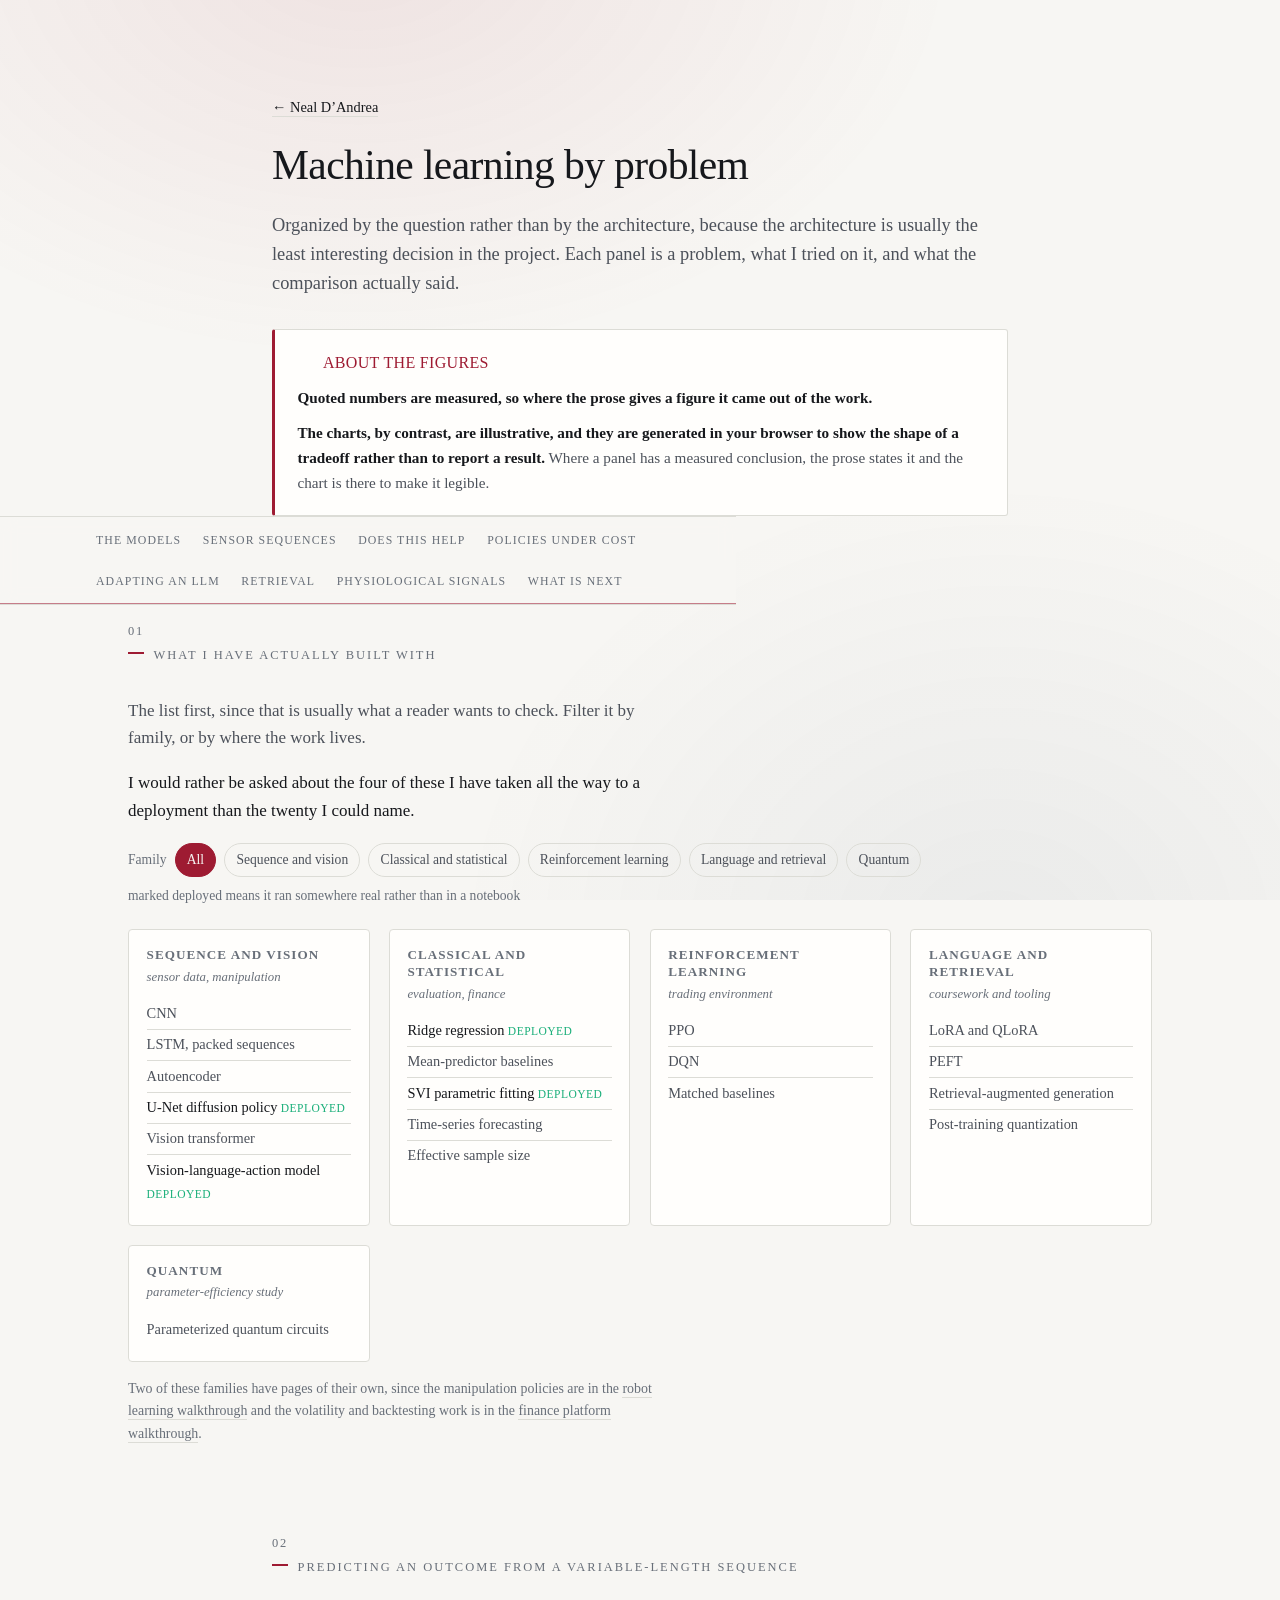
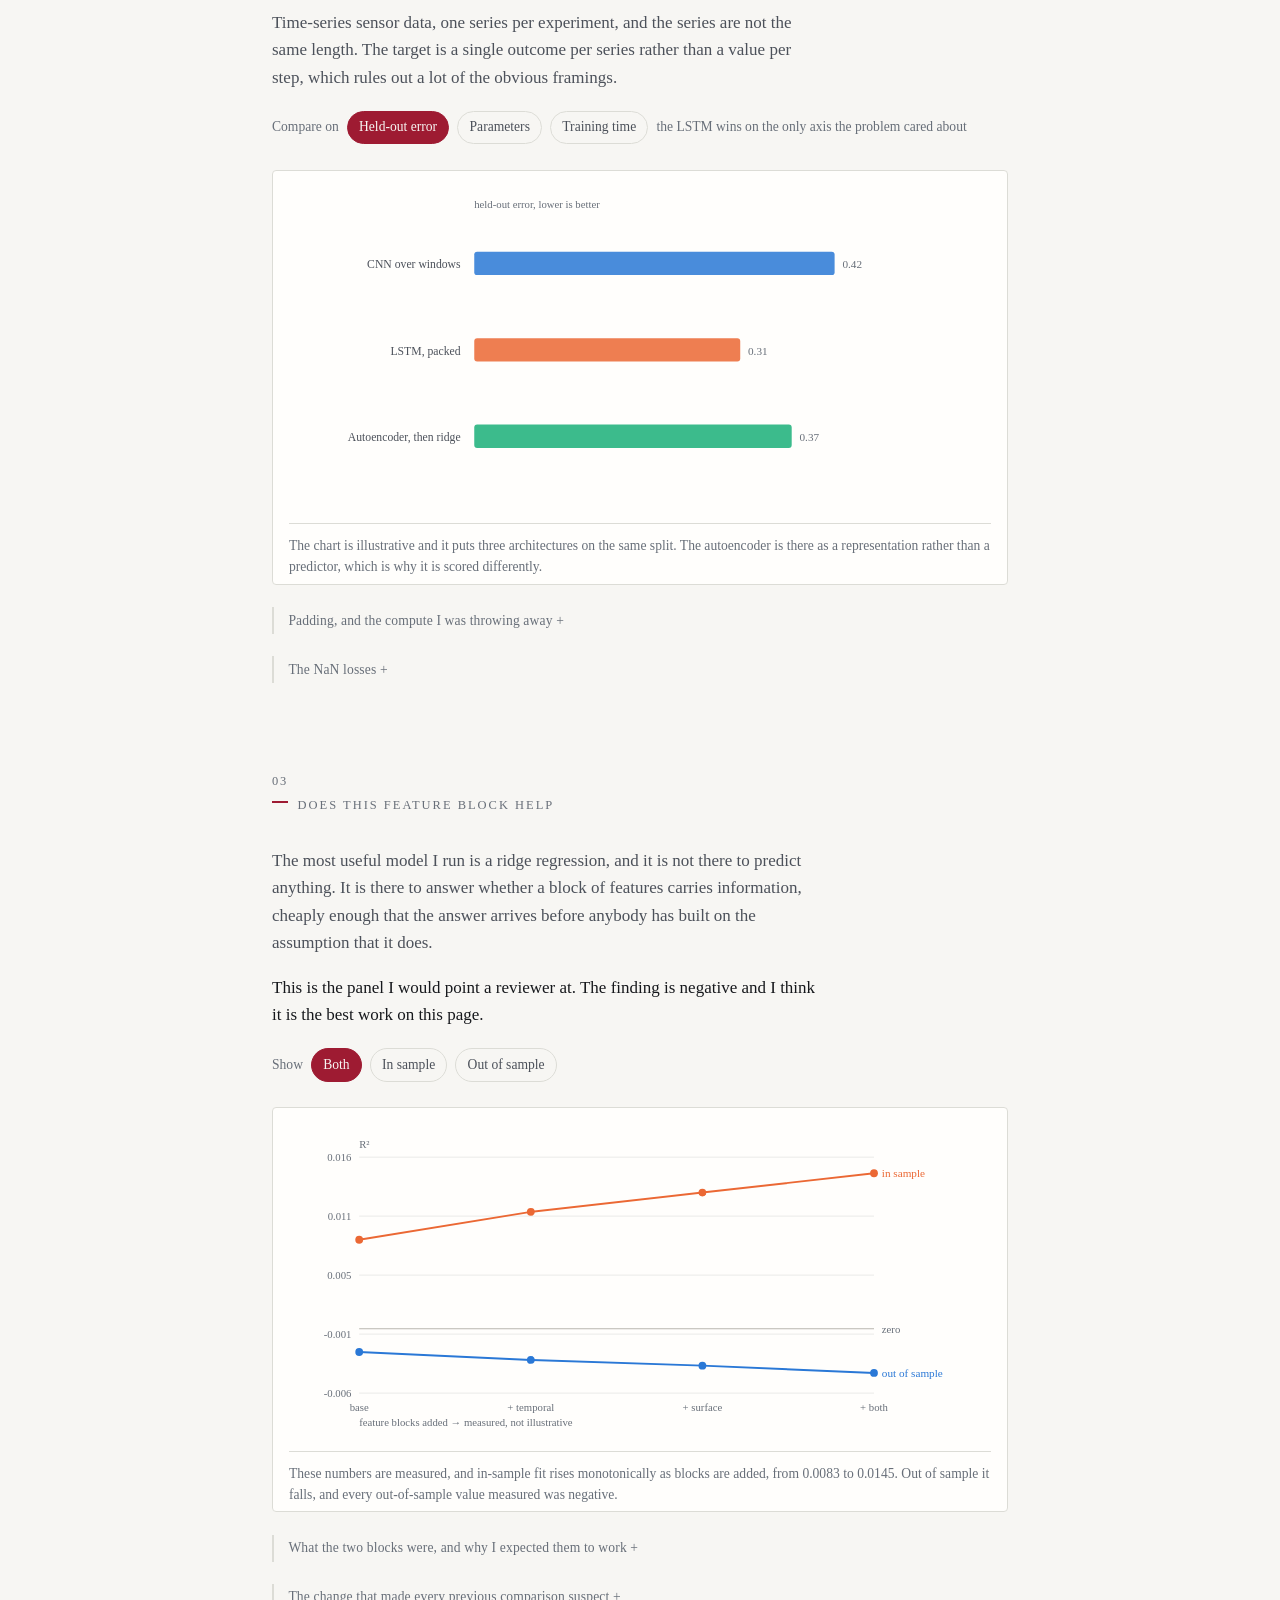
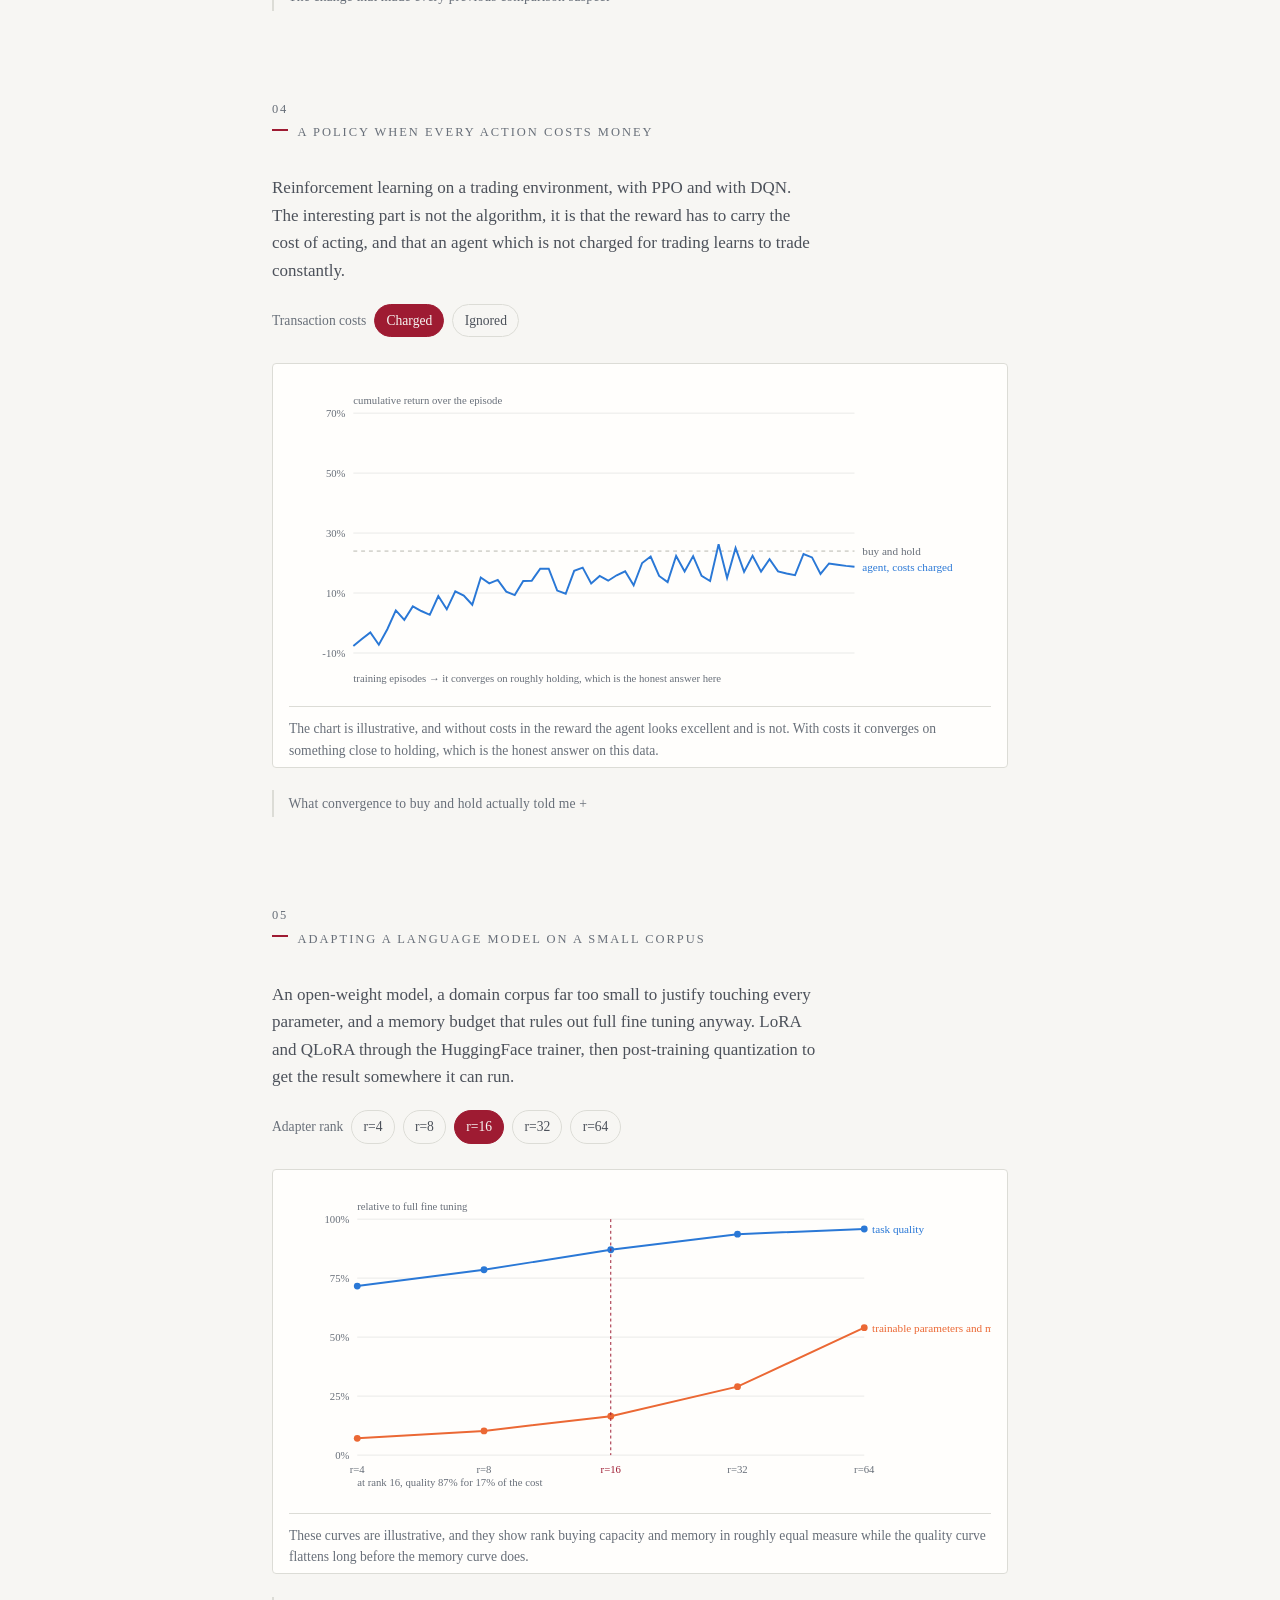
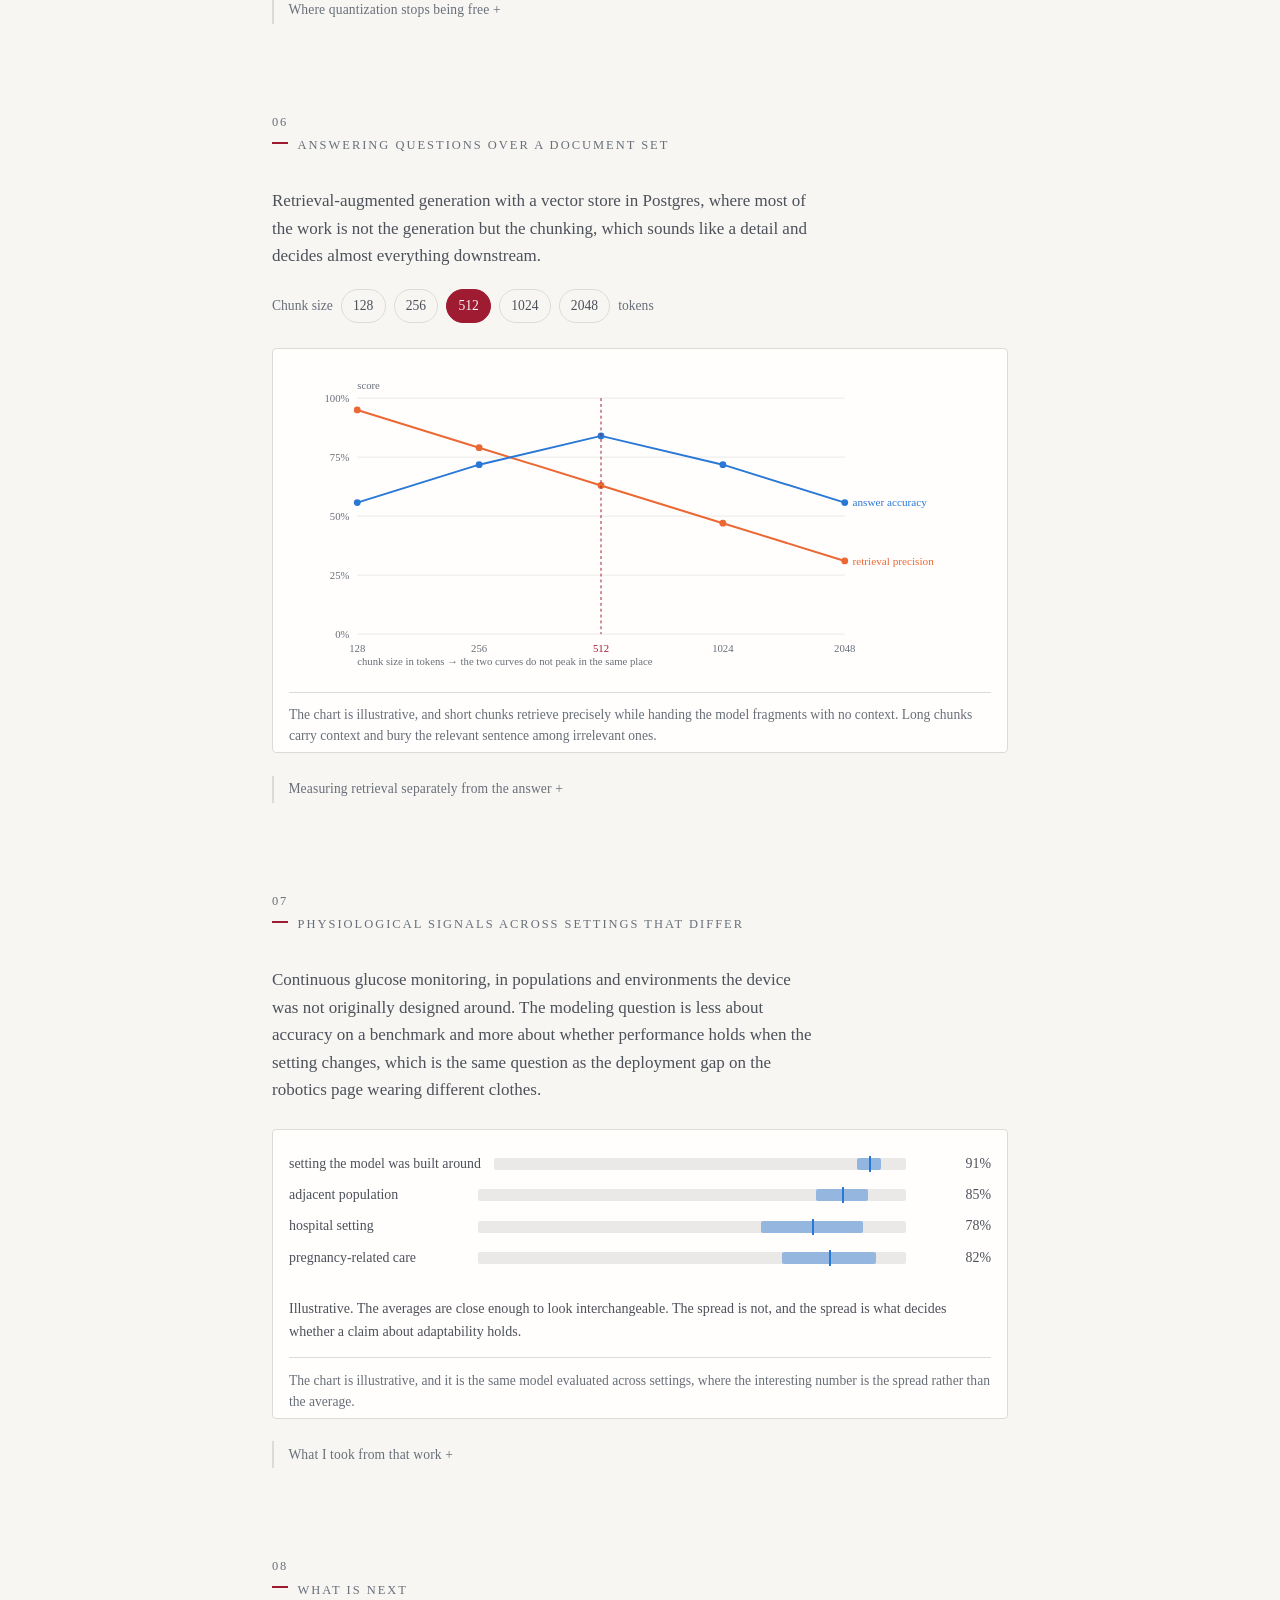
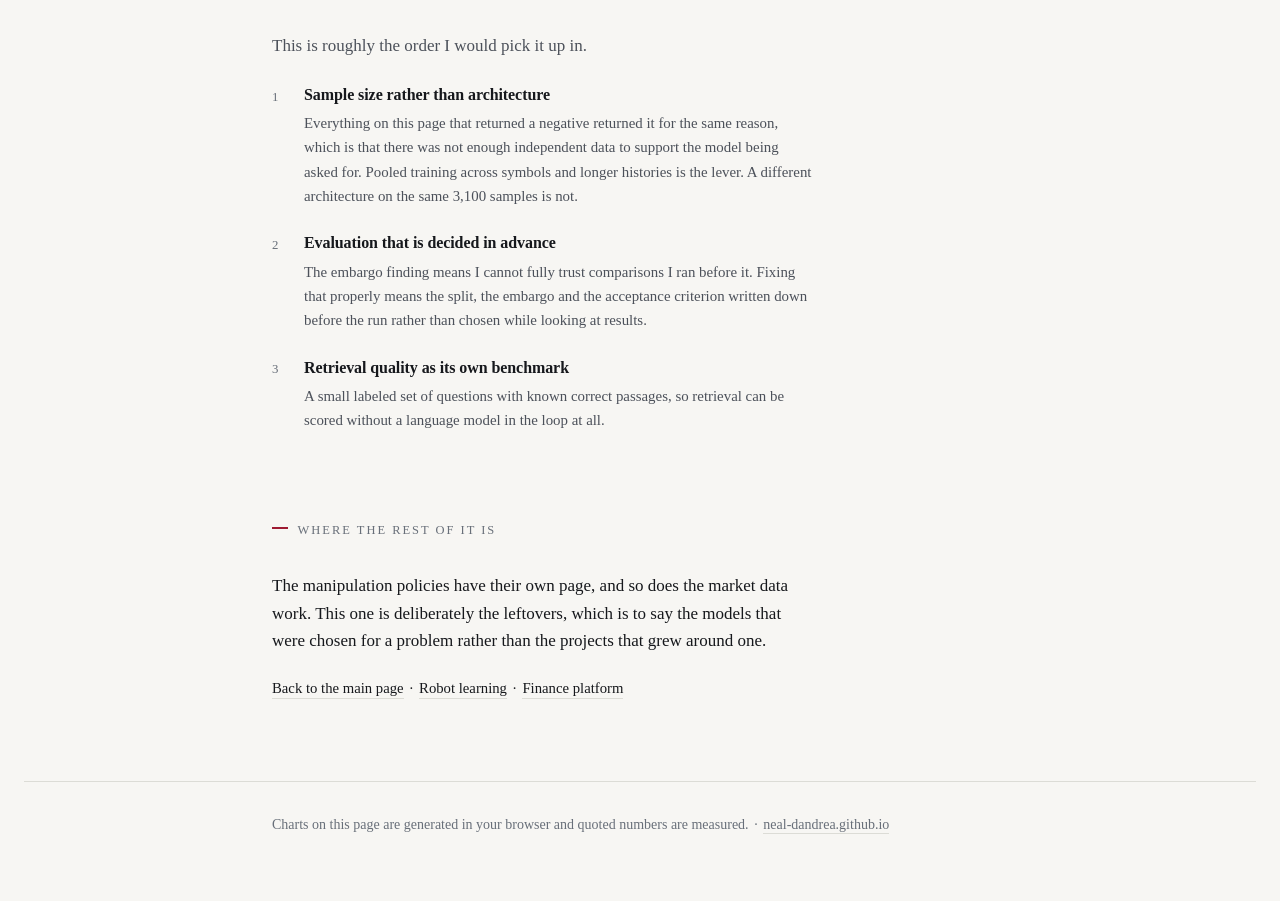
==== commit 8cacb51d: "Clear the clipped declaratives off the other two walkthroughs Eight on the machine learning page, al" ====
--- a/models.html
+++ b/models.html
@@ -5,7 +5,7 @@
 <meta name="viewport" content="width=device-width, initial-scale=1">
 <title>Machine Learning — Neal D'Andrea</title>
 <meta name="description" content="Machine learning work organized by problem rather than by architecture. Sequence models on sensor data, feature ablation, reinforcement learning under transaction costs, parameter-efficient fine tuning, and retrieval.">
-<link rel="stylesheet" href="style.css?v=c7dd4110">
+<link rel="stylesheet" href="style.css?v=8d9448d0">
 <link rel="stylesheet" href="viz.css?v=f9769405">
 <link rel="stylesheet" href="models.css?v=44625716">
 <link rel="icon" href="favicon.svg" type="image/svg+xml">
@@ -100,7 +100,8 @@
     <svg id="arch-svg" viewBox="0 0 720 330" role="img"
          aria-label="Held-out error, parameter count and training time for three architectures"></svg>
     <figcaption>
-      Illustrative. Three architectures on the same split. The autoencoder is
+      The chart is illustrative and it puts three architectures on the same
+      split. The autoencoder is
       there as a representation rather than a predictor, which is why it is
       scored differently.
     </figcaption>
@@ -159,8 +160,8 @@
     <svg id="abl-svg" viewBox="0 0 720 320" role="img"
          aria-label="In-sample and out-of-sample fit as feature blocks are added"></svg>
     <figcaption>
-      Measured. In-sample fit rises monotonically as blocks are added, from
-      0.0083 to 0.0145. Out of sample it falls, and every out-of-sample value
+      These numbers are measured, and in-sample fit rises monotonically as
+      blocks are added, from 0.0083 to 0.0145. Out of sample it falls, and every out-of-sample value
       measured was negative.
     </figcaption>
   </figure>
@@ -211,7 +212,7 @@
     <svg id="rl-svg" viewBox="0 0 720 320" role="img"
          aria-label="Agent return against training episodes, with and without transaction costs in the reward"></svg>
     <figcaption>
-      Illustrative. Without costs in the reward the agent looks excellent and is
+      The chart is illustrative, and without costs in the reward the agent looks excellent and is
       not. With costs it converges on something close to holding, which is the
       honest answer on this data.
     </figcaption>
@@ -249,8 +250,9 @@
     <svg id="peft-svg" viewBox="0 0 720 320" role="img"
          aria-label="Trainable parameters, memory and output quality across adapter ranks and quantization levels"></svg>
     <figcaption>
-      Illustrative. Rank buys capacity and memory in roughly equal measure, and
-      the quality curve flattens long before the memory curve does.
+      These curves are illustrative, and they show rank buying capacity and
+      memory in roughly equal measure while the quality curve flattens long
+      before the memory curve does.
     </figcaption>
   </figure>
 
@@ -280,8 +282,8 @@
     <svg id="rag-svg" viewBox="0 0 720 320" role="img"
          aria-label="Retrieval quality and answer accuracy against chunk size"></svg>
     <figcaption>
-      Illustrative. Short chunks retrieve precisely and hand the model fragments
-      with no context. Long chunks carry context and bury the relevant sentence
+      The chart is illustrative, and short chunks retrieve precisely while
+      handing the model fragments with no context. Long chunks carry context and bury the relevant sentence
       among irrelevant ones.
     </figcaption>
   </figure>
@@ -313,8 +315,9 @@
   <figure class="viz">
     <div id="signals-fig"></div>
     <figcaption>
-      Illustrative. The same model evaluated across settings, where the
-      interesting number is the spread rather than the average.
+      The chart is illustrative, and it is the same model evaluated across
+      settings, where the interesting number is the spread rather than the
+      average.
     </figcaption>
   </figure>
 
@@ -335,7 +338,7 @@
   <p class="panel-num">08</p>
   <h2>What is next</h2>
   <p class="panel-lede">
-    Roughly the order I would pick it up.
+    This is roughly the order I would pick it up in.
   </p>
 
   <ol class="next-list">
--- a/style.css
+++ b/style.css
@@ -208,6 +208,16 @@
 
   /* The bar is out of the flow now, so the space it held has to come back. */
   main { margin-top: 2.5rem; }
+}
+
+/* The date the page was last touched. tools/stamp.py rewrites it, so it is one
+   less thing to remember and one less thing to be quietly wrong about. A stale
+   date is worse than no date, because it tells a reader the work stopped. */
+.updated {
+  margin: 0.9rem 0 0;
+  font-size: 0.82rem;
+  color: var(--ink-faint);
+  letter-spacing: 0.02em;
 }
 
 /* Anchor targets clear the sticky bar. */
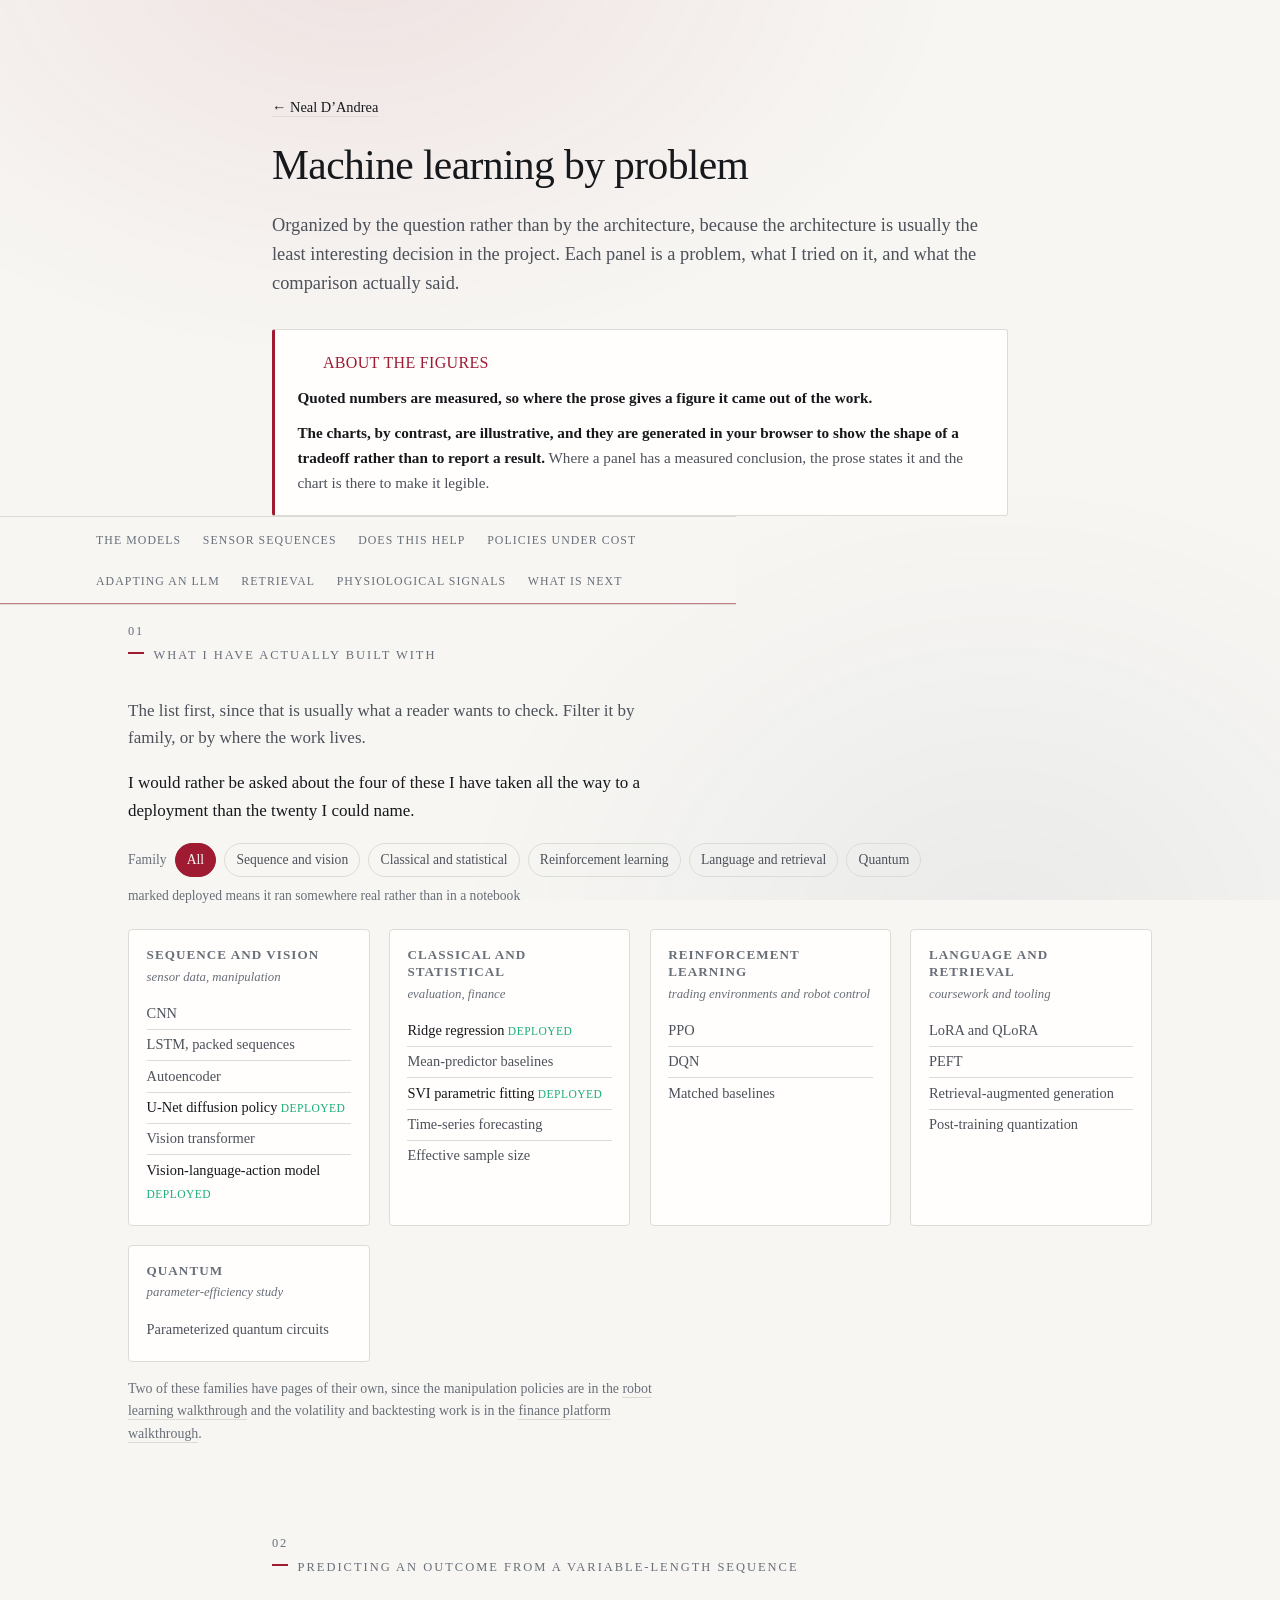
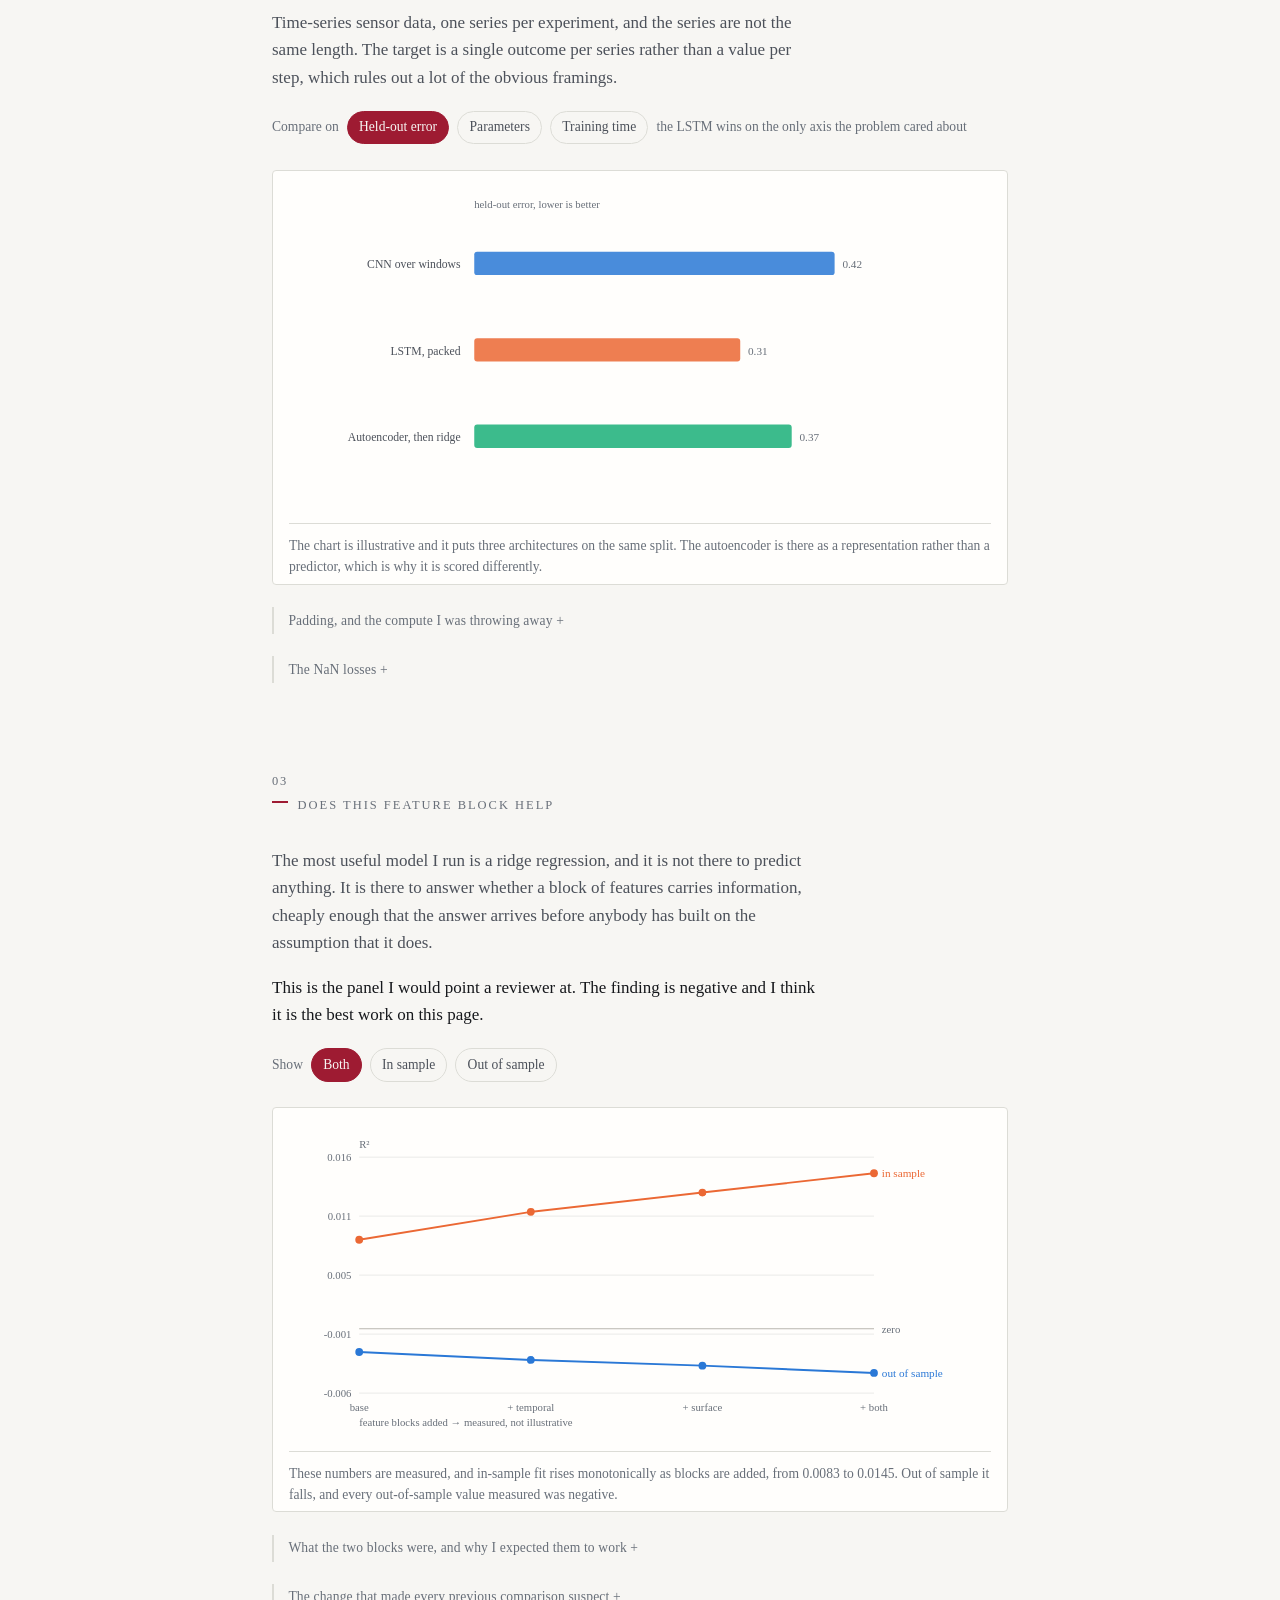
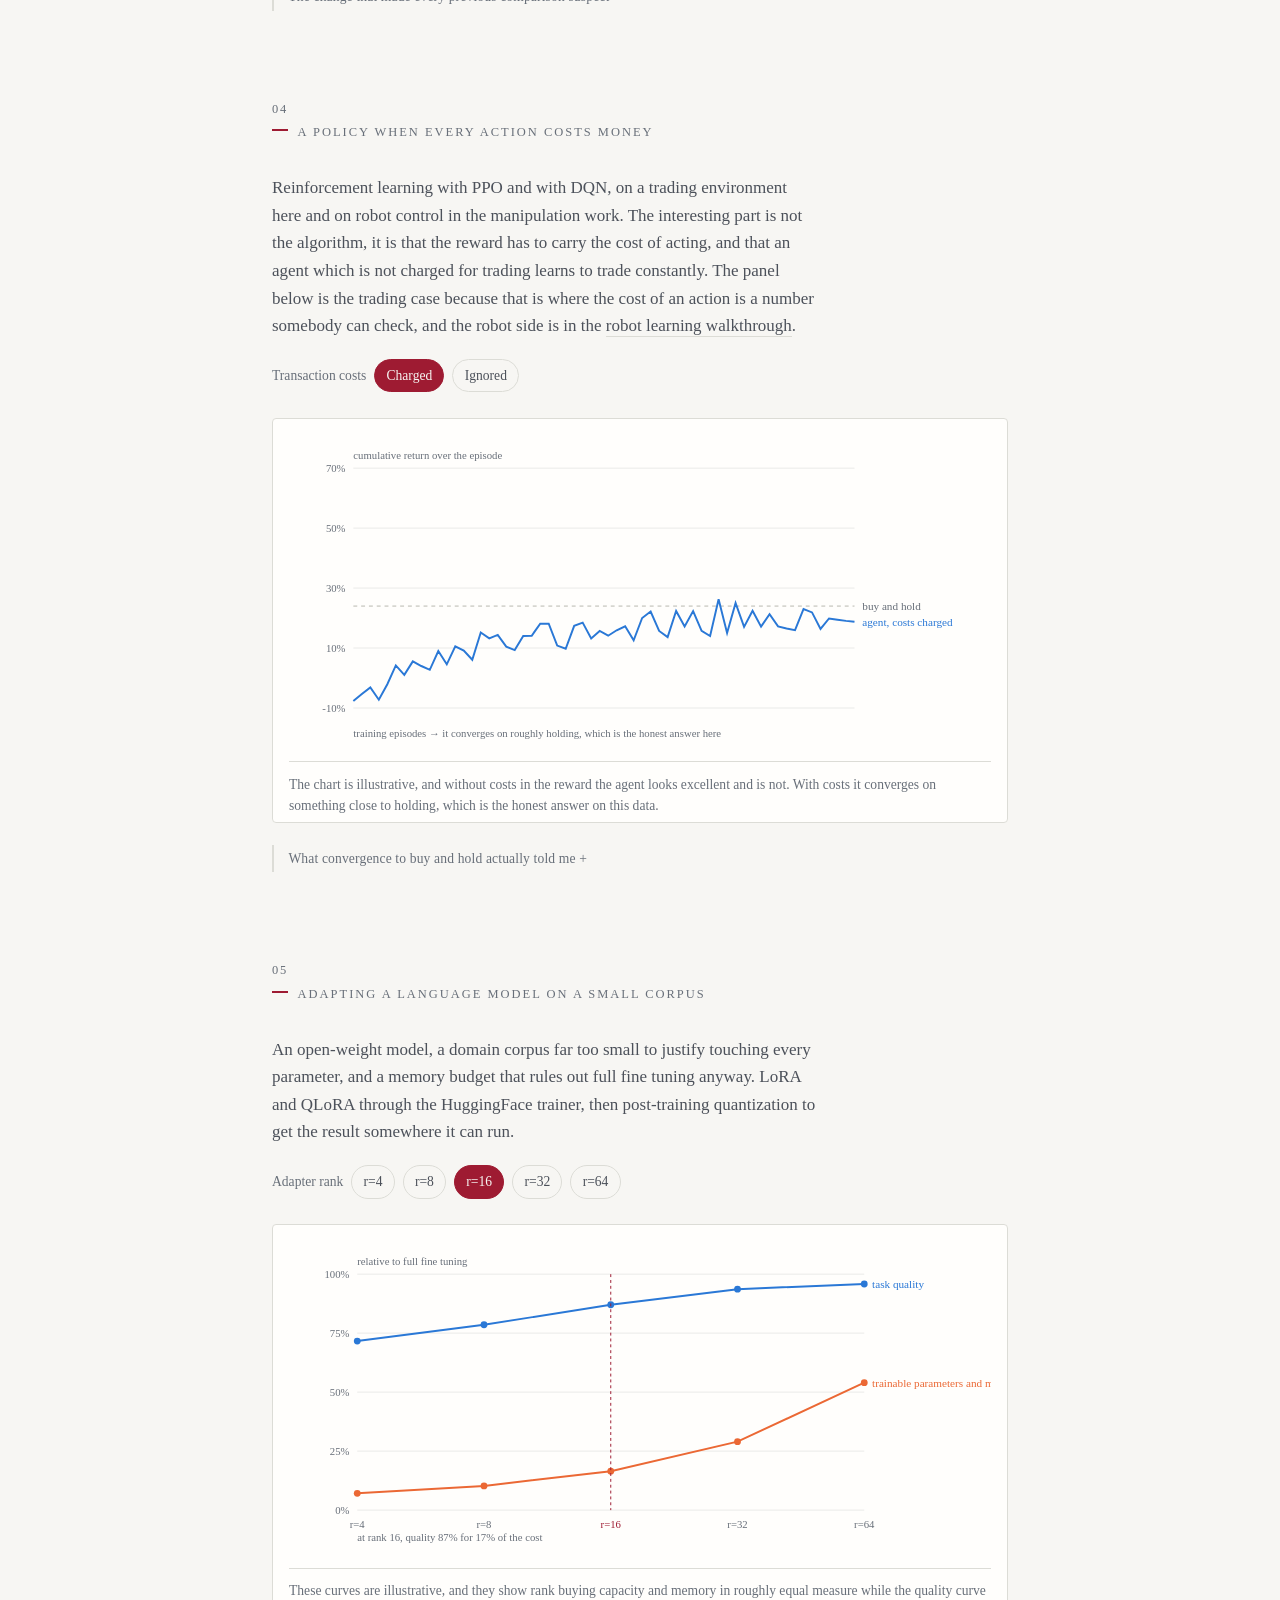
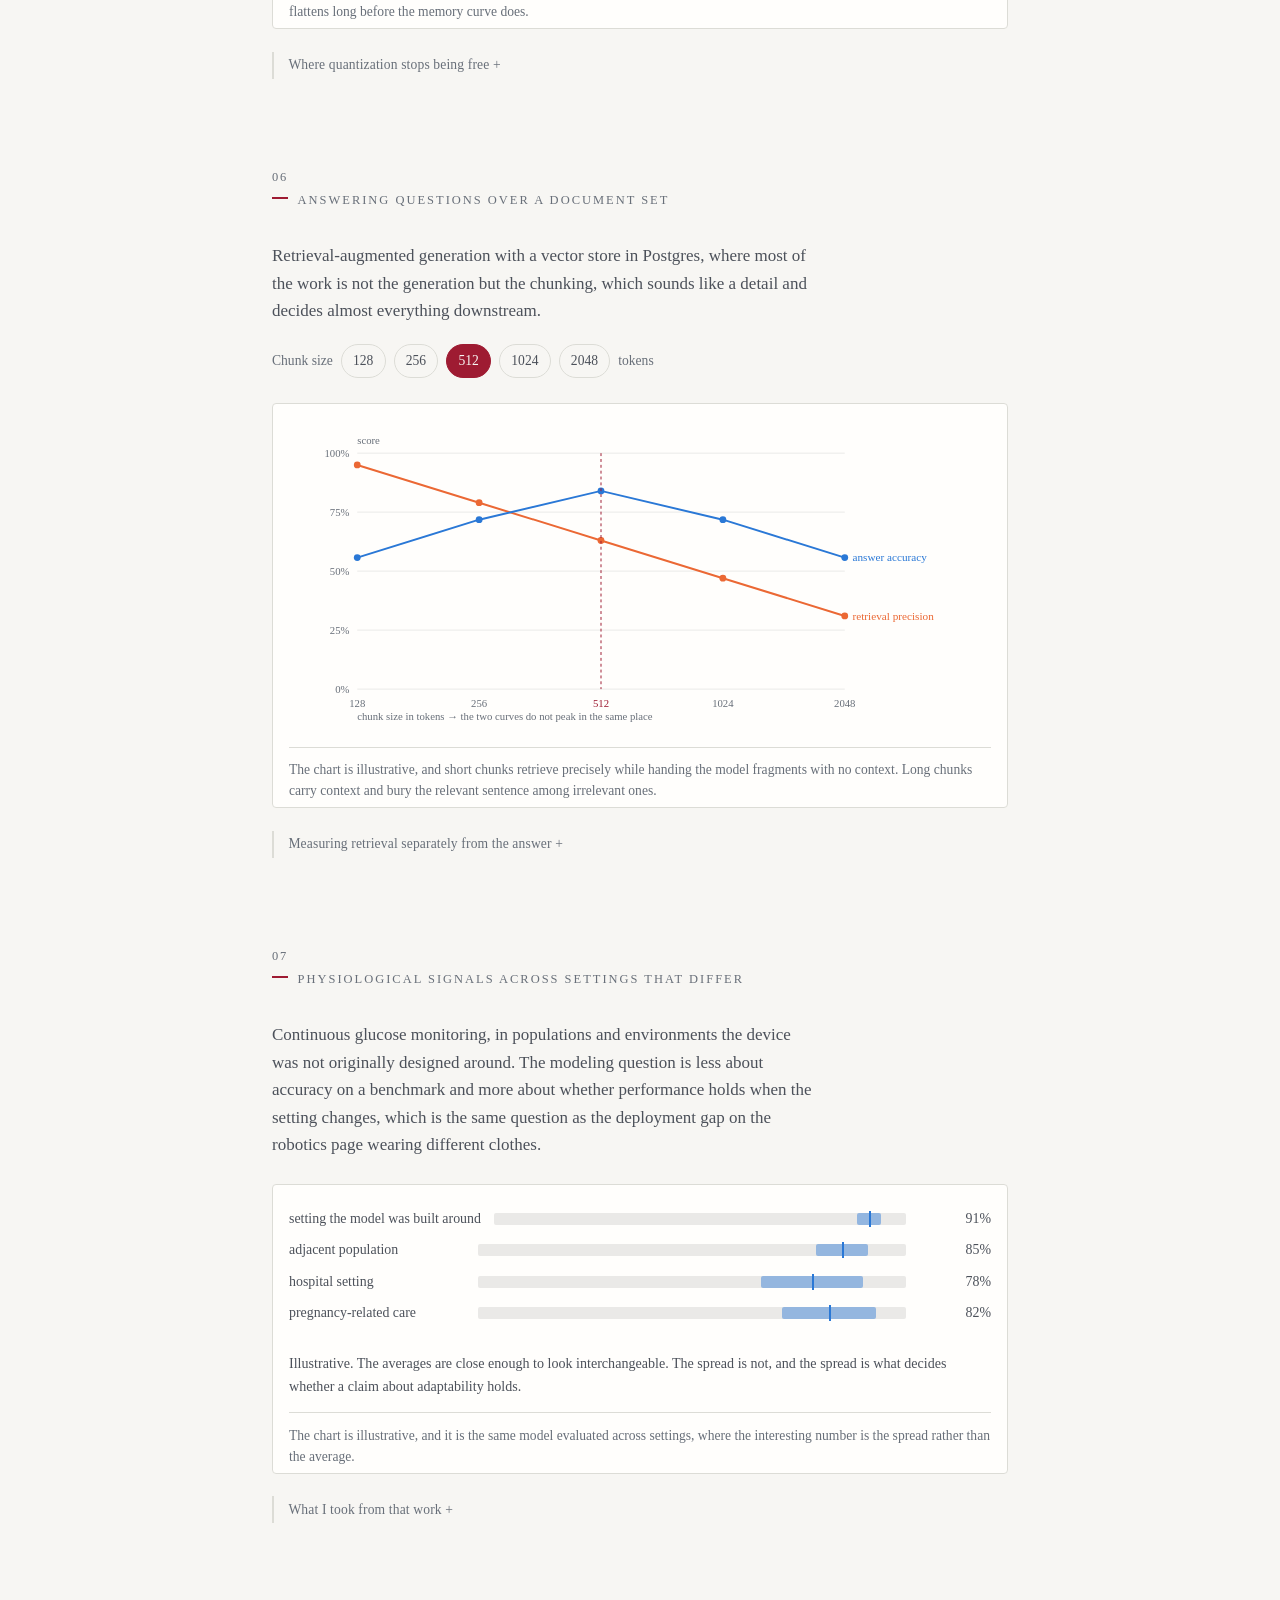
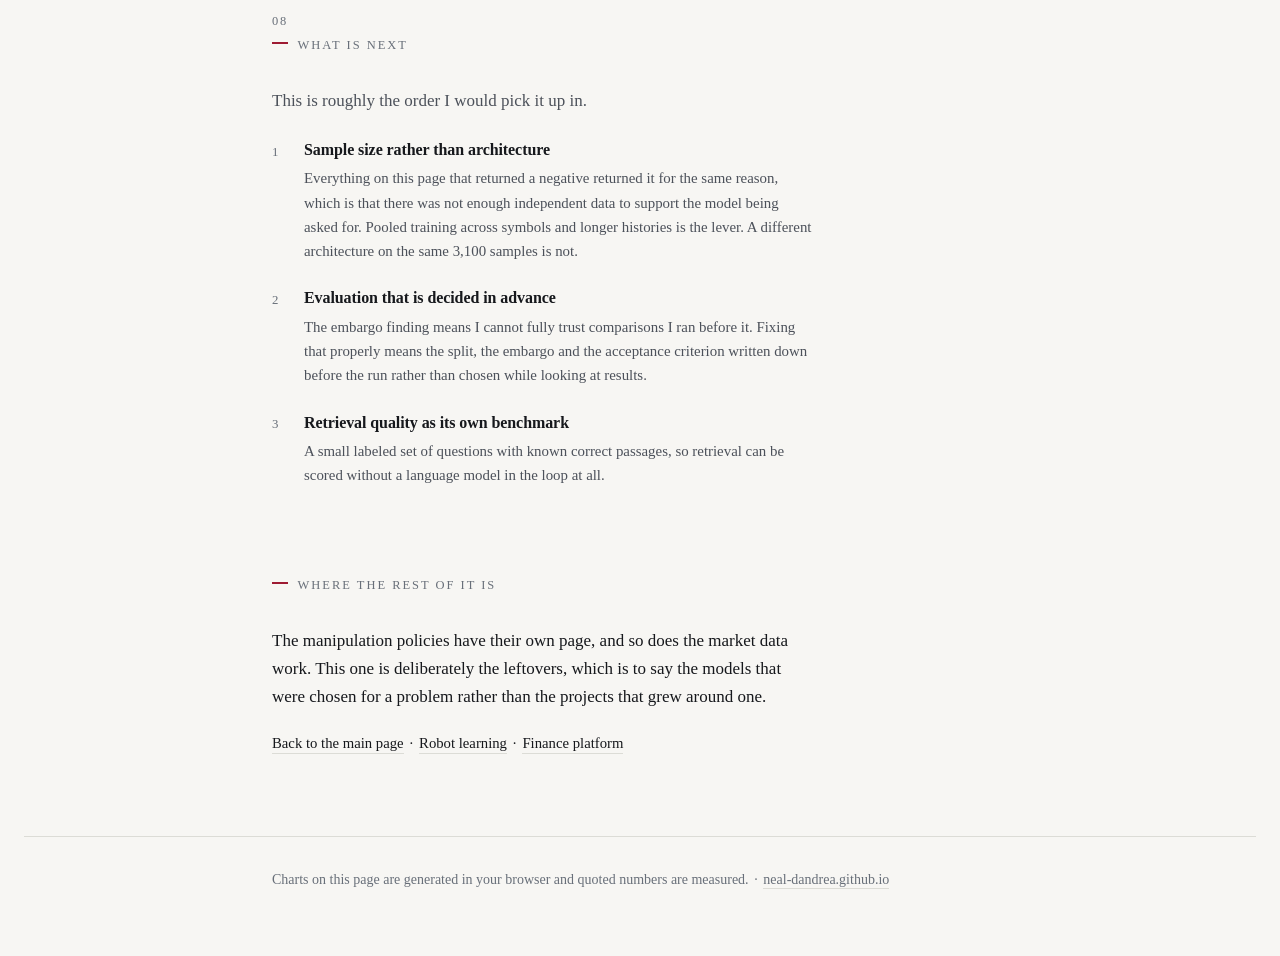
==== commit 67ebfc18: "Say that the reinforcement learning covers robot control too The panel read as though reinforcement " ====
--- a/models.html
+++ b/models.html
@@ -201,10 +201,13 @@
   <p class="panel-num">04</p>
   <h2>A policy when every action costs money</h2>
   <p class="panel-lede">
-    Reinforcement learning on a trading environment, with PPO and with DQN.
-    The interesting part is not the algorithm, it is that the reward has to
-    carry the cost of acting, and that an agent which is not charged for
-    trading learns to trade constantly.
+    Reinforcement learning with PPO and with DQN, on a trading environment
+    here and on robot control in the manipulation work. The interesting part is
+    not the algorithm, it is that the reward has to carry the cost of acting,
+    and that an agent which is not charged for trading learns to trade
+    constantly. The panel below is the trading case because that is where the
+    cost of an action is a number somebody can check, and the robot side is in
+    the <a href="robotics.html">robot learning walkthrough</a>.
   </p>
 
   <div class="controls" id="rl-controls"></div>
@@ -398,6 +401,6 @@
   </p>
 </footer>
 
-<script src="models.js?v=59c143bd"></script>
+<script src="models.js?v=ec9c5fb4"></script>
 </body>
 </html>
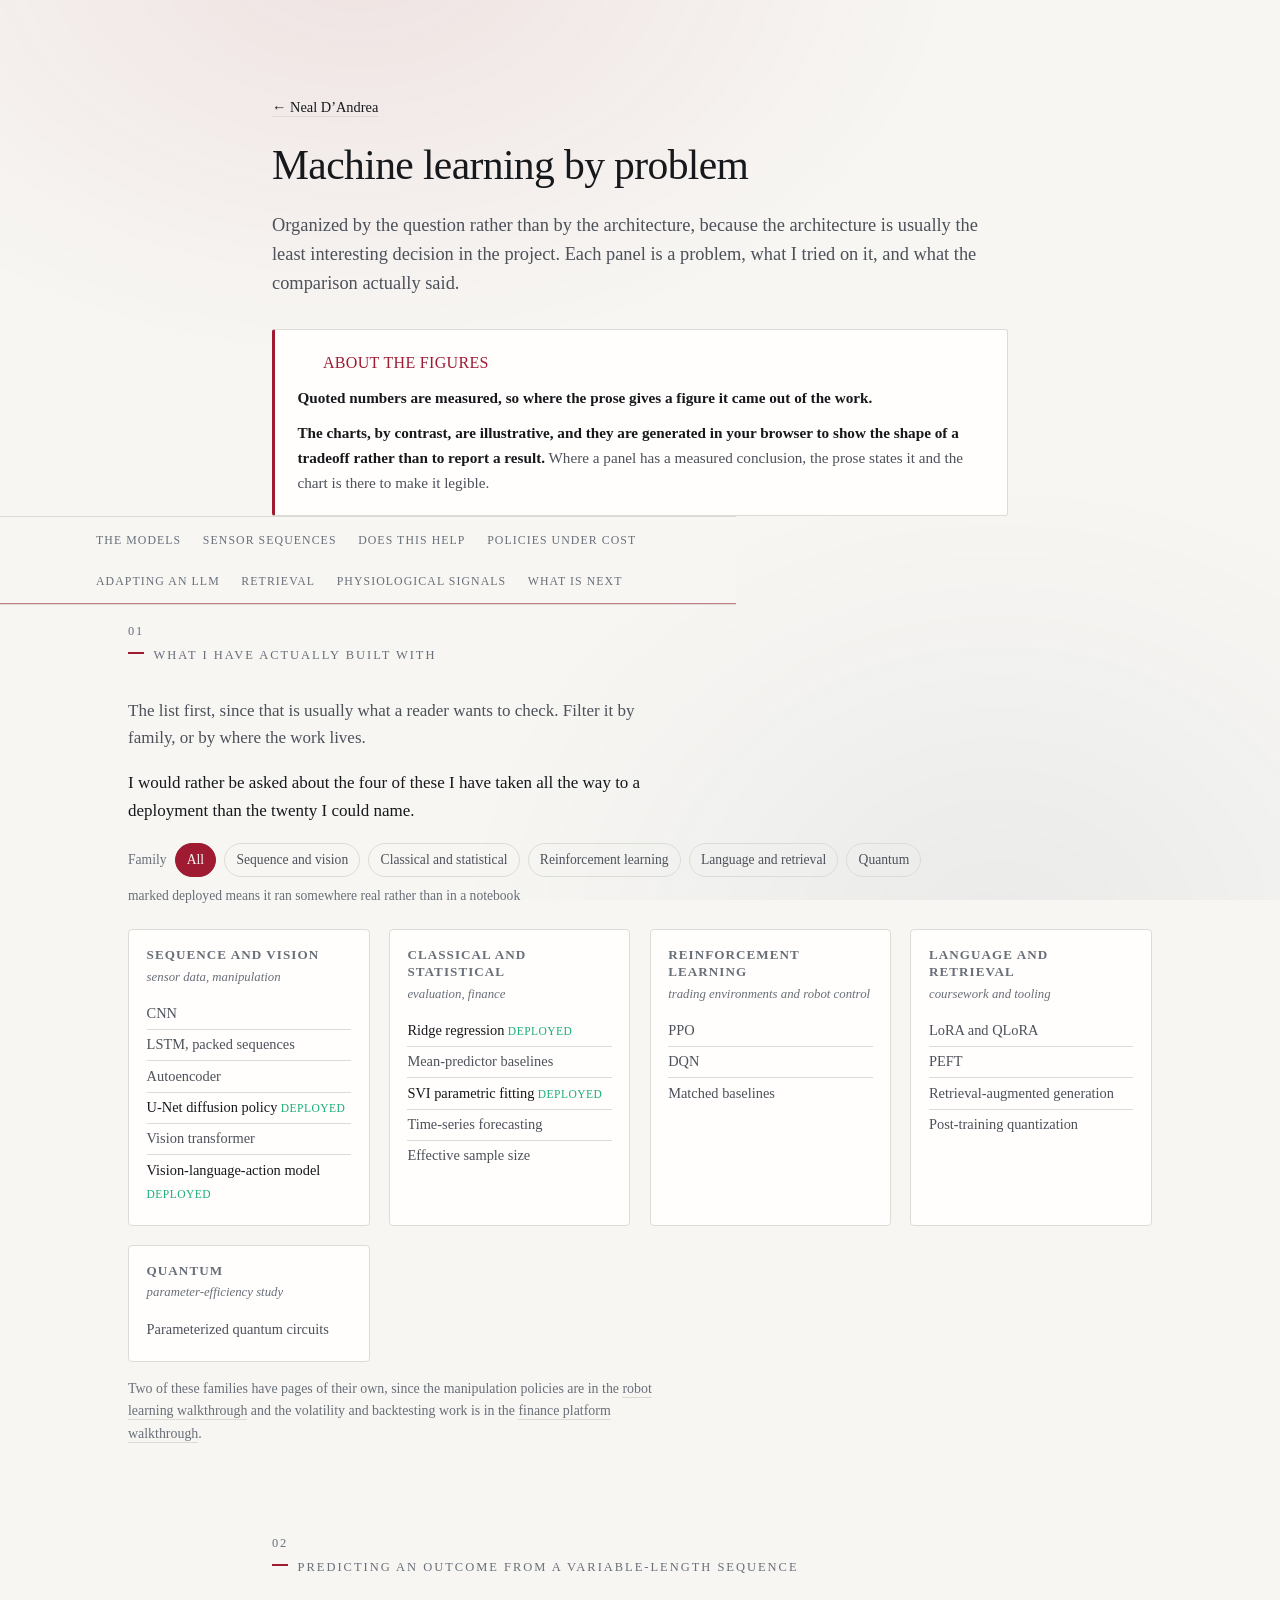
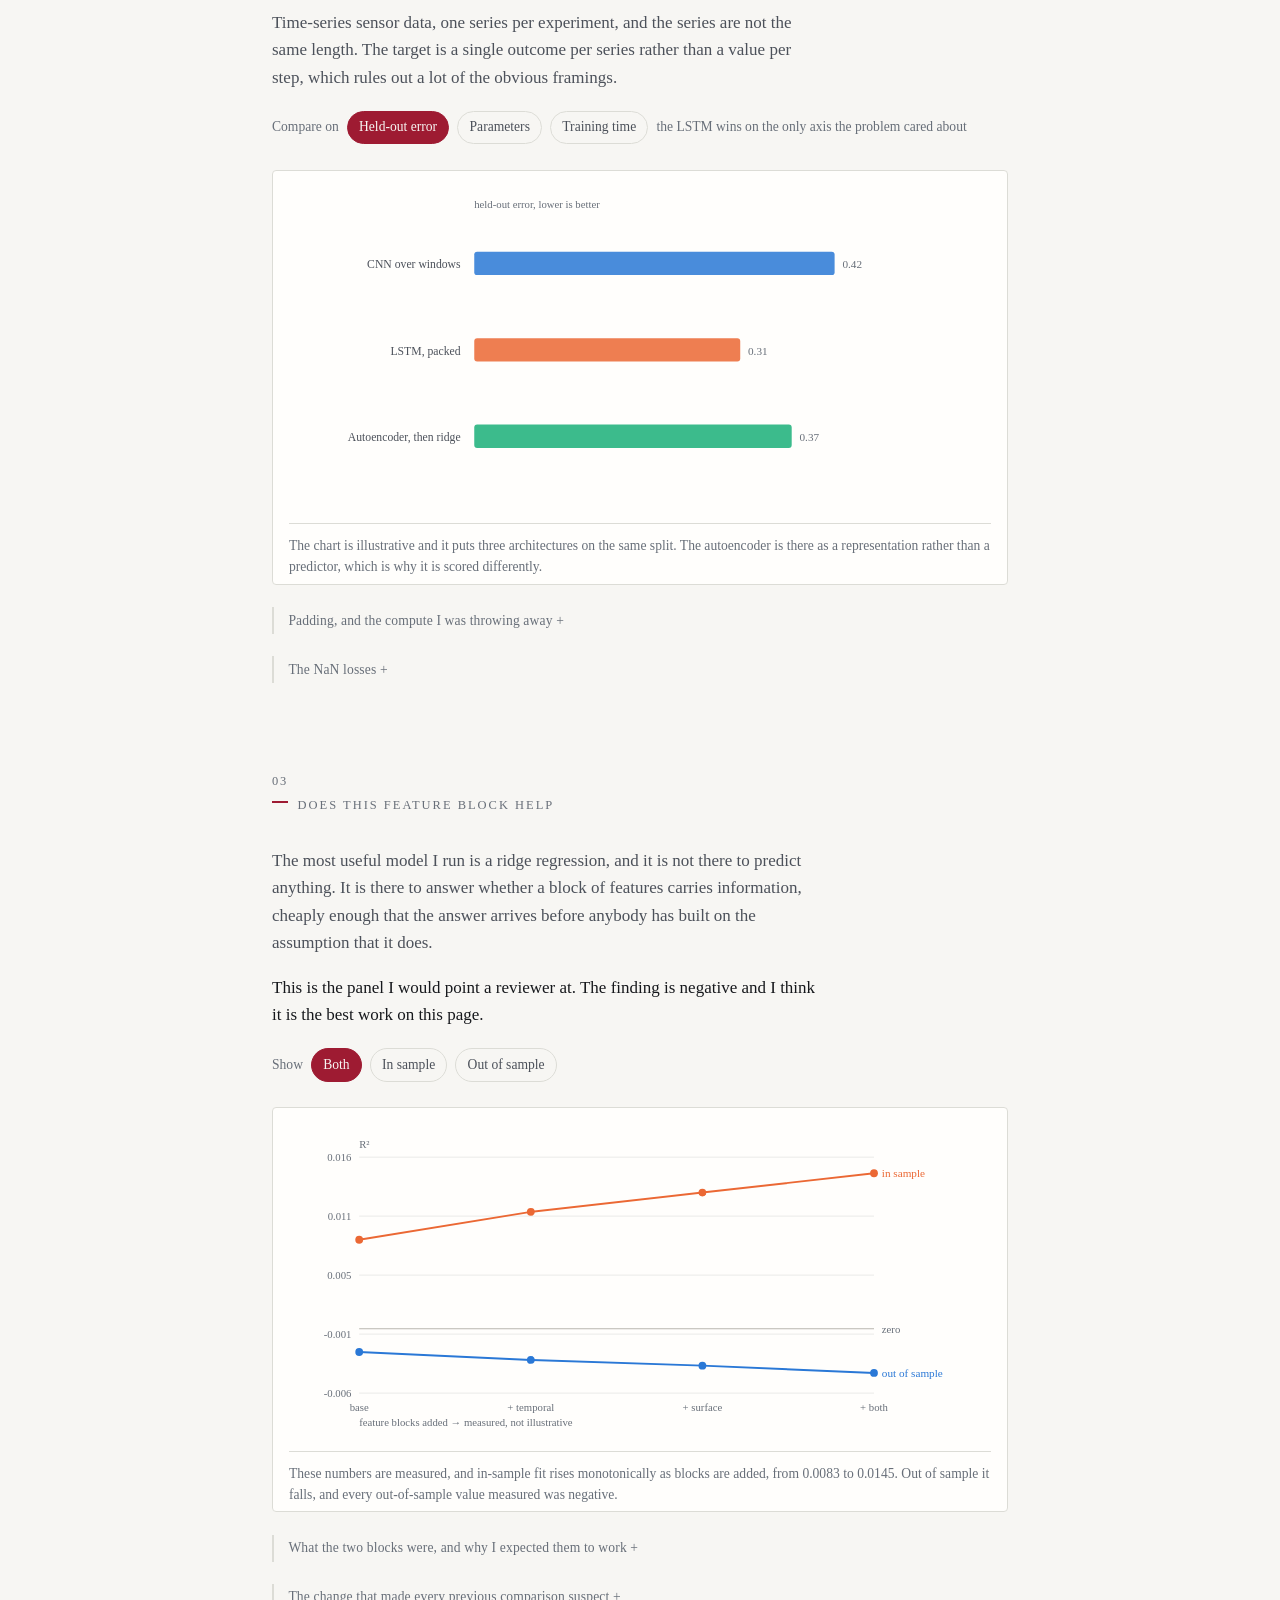
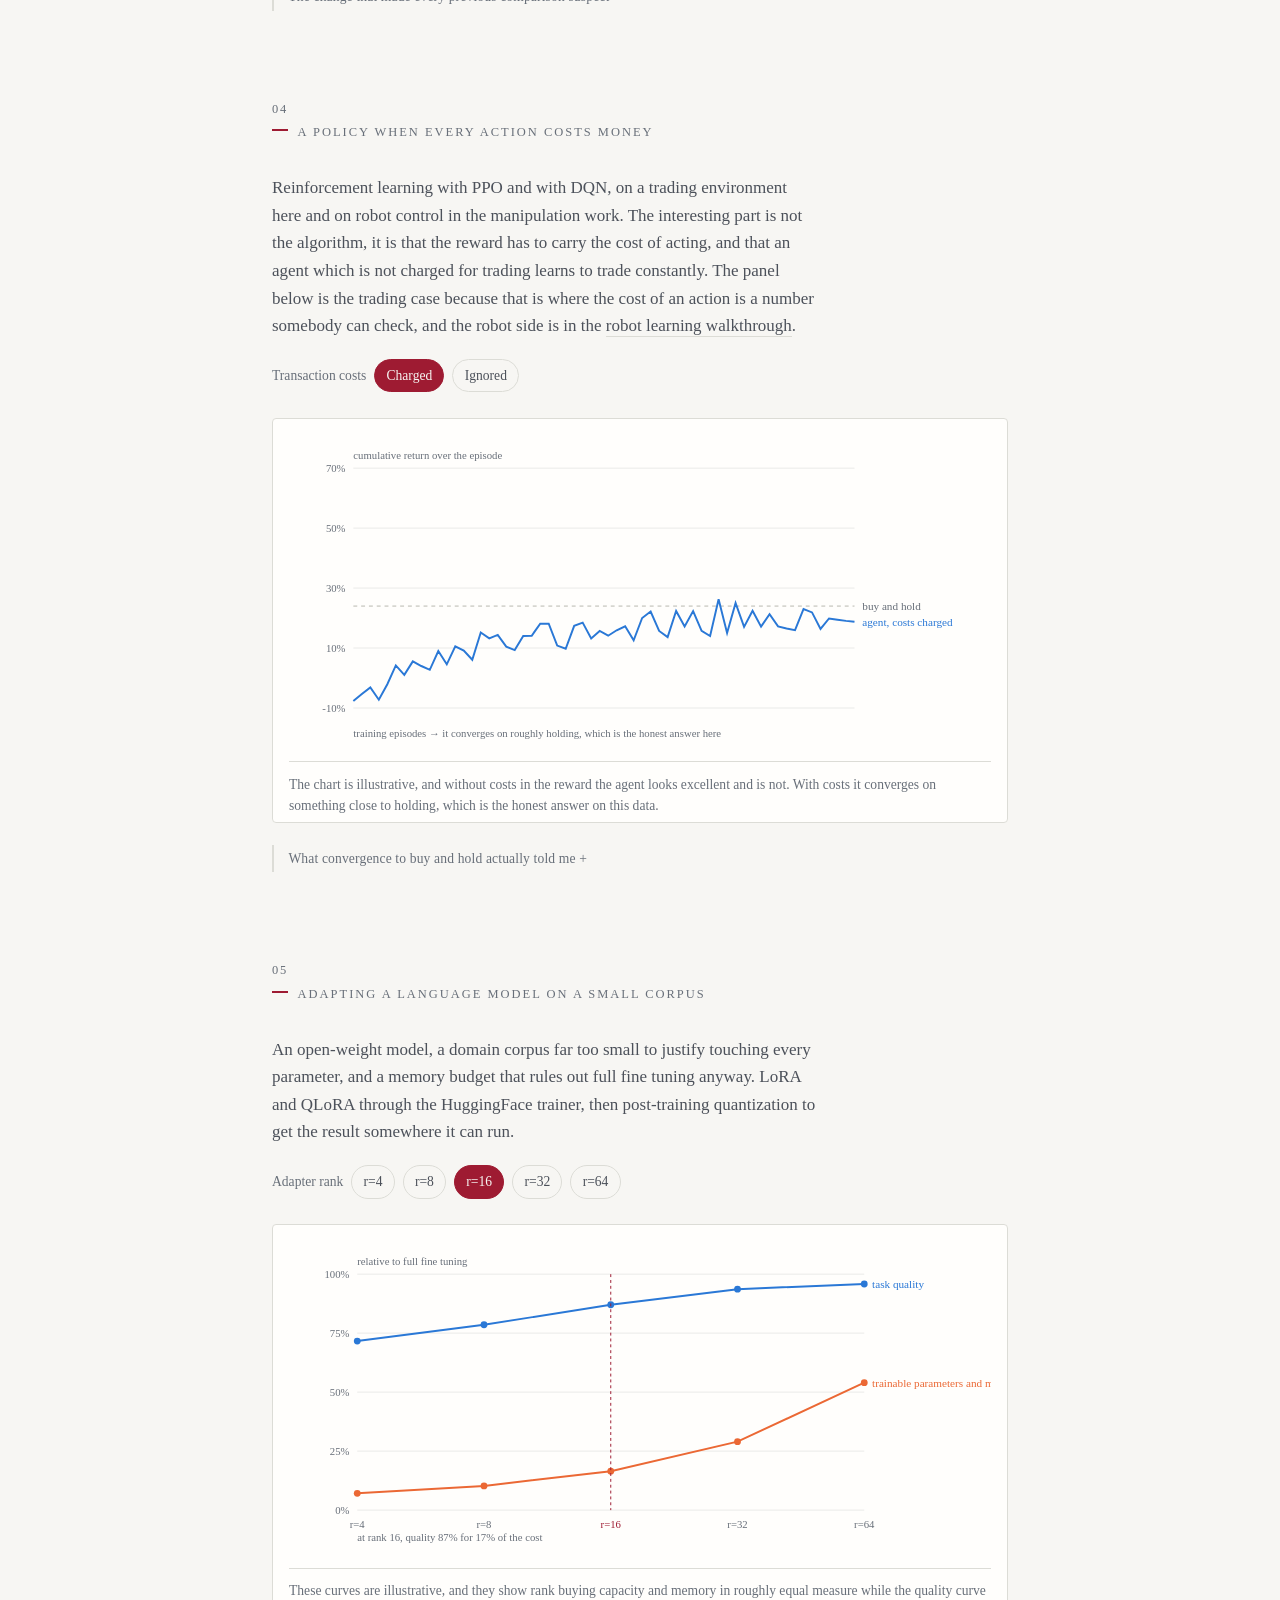
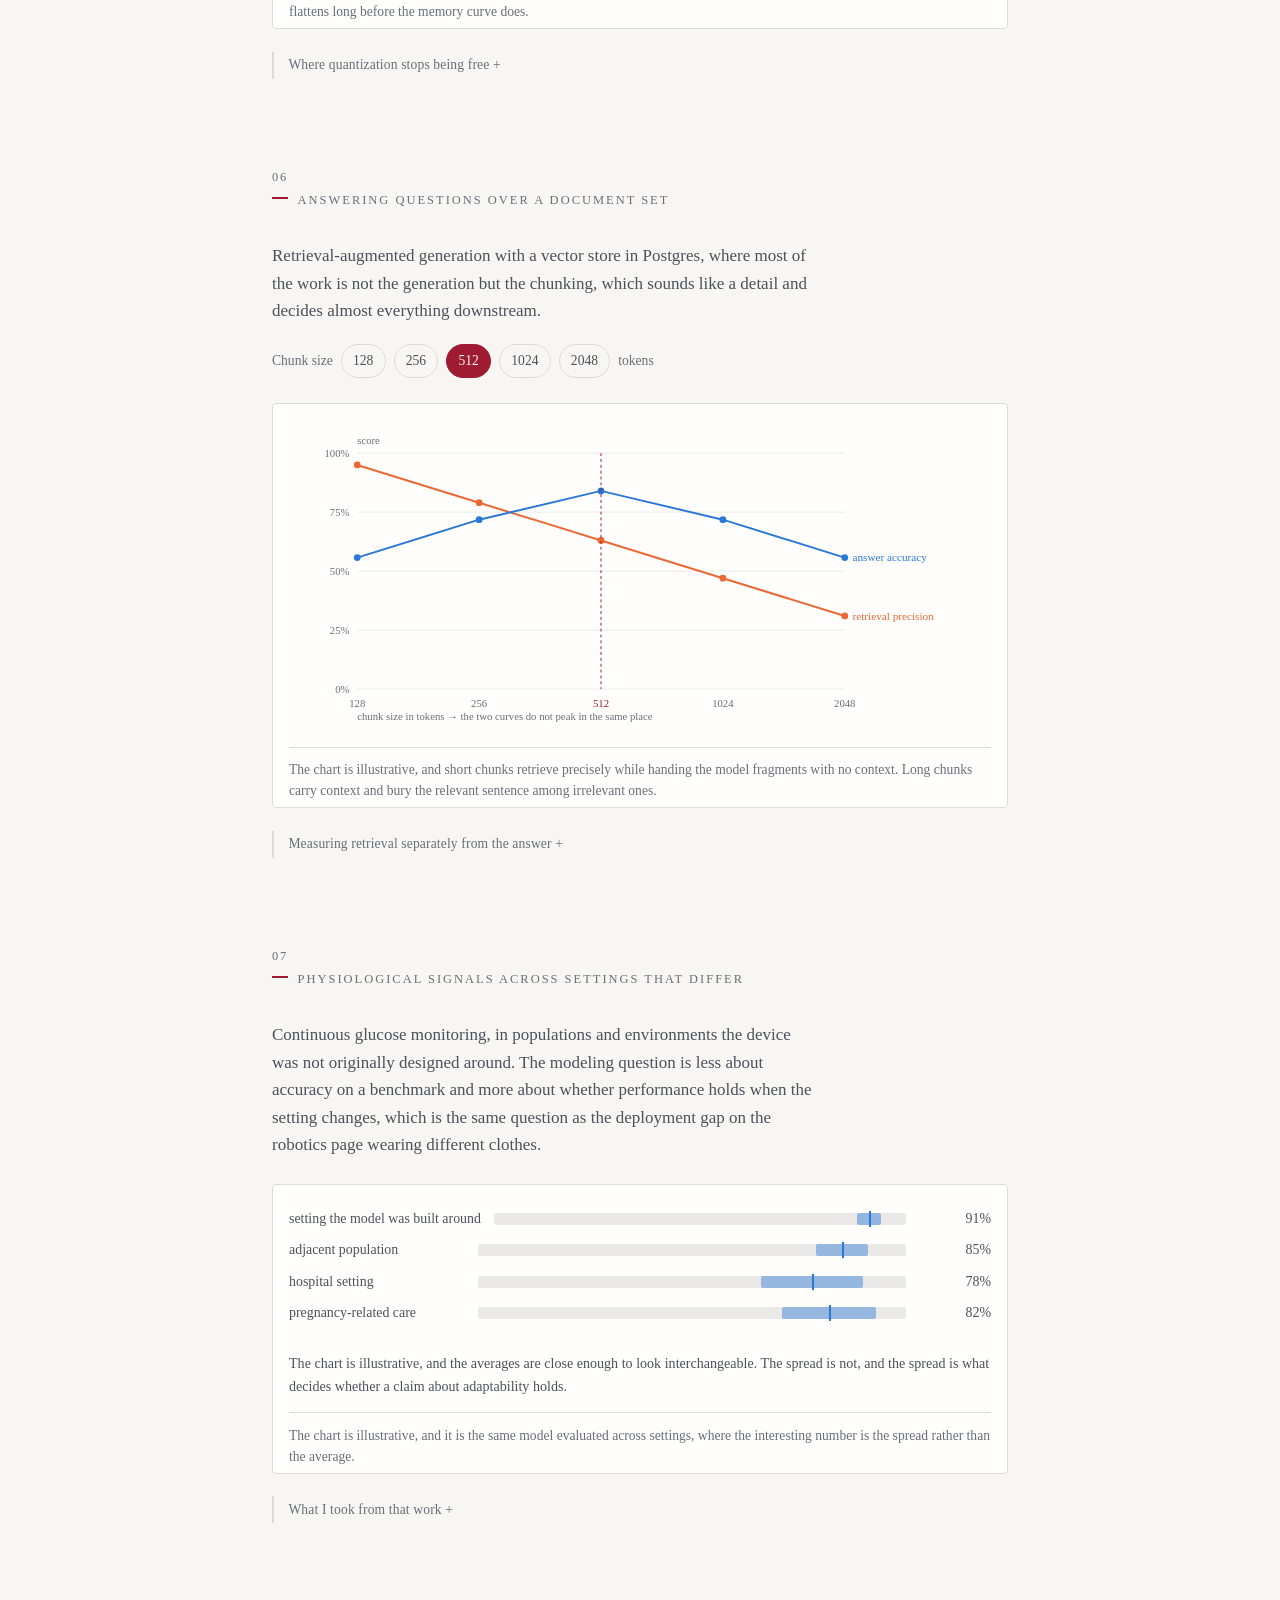
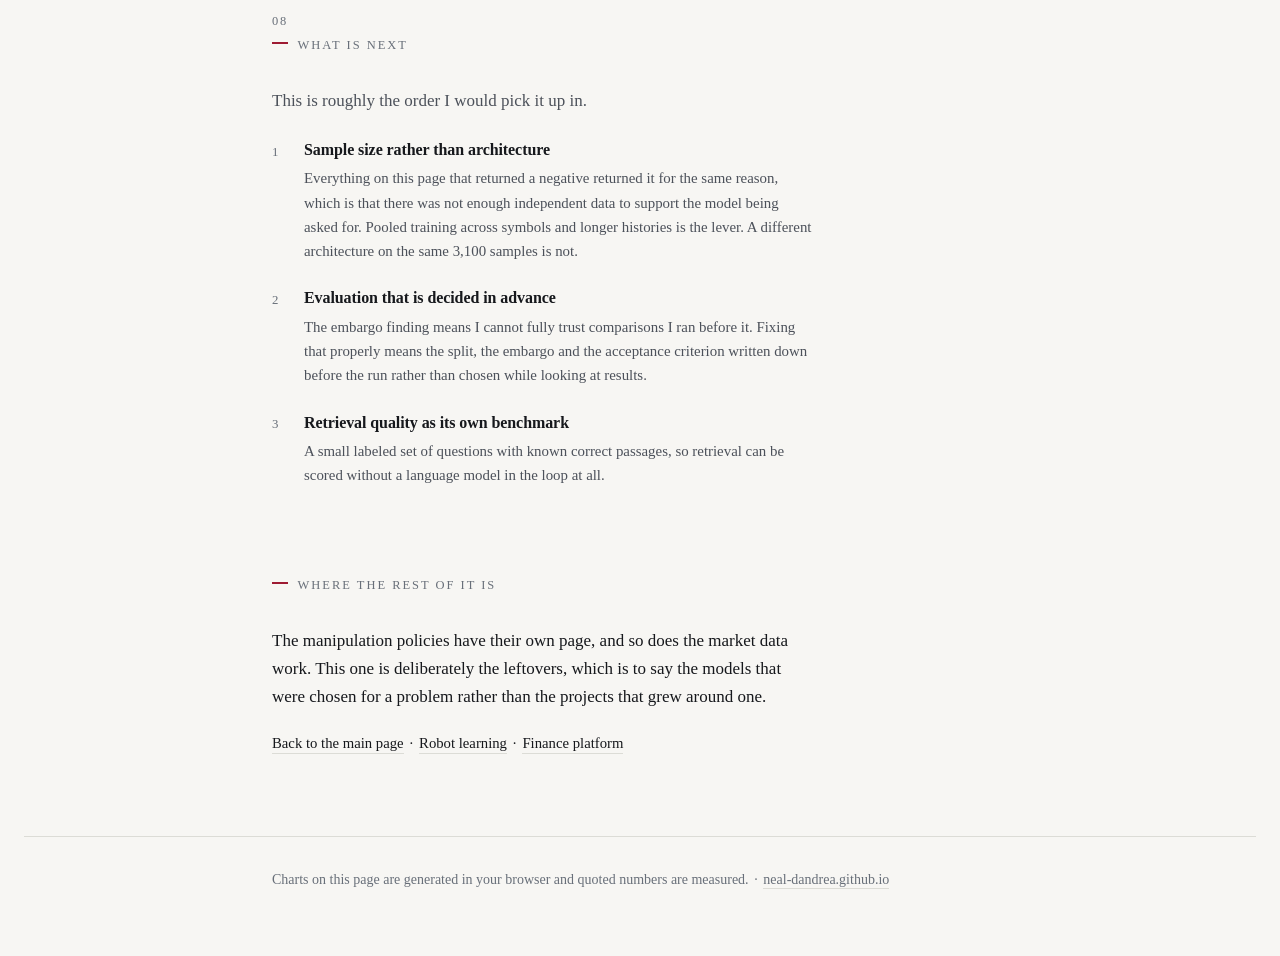
==== commit b5ba4e45: "Clear the clipped declaratives out of the scripts as well The one you spotted on the machine learnin" ====
--- a/models.html
+++ b/models.html
@@ -401,6 +401,6 @@
   </p>
 </footer>
 
-<script src="models.js?v=ec9c5fb4"></script>
+<script src="models.js?v=2eabaf76"></script>
 </body>
 </html>
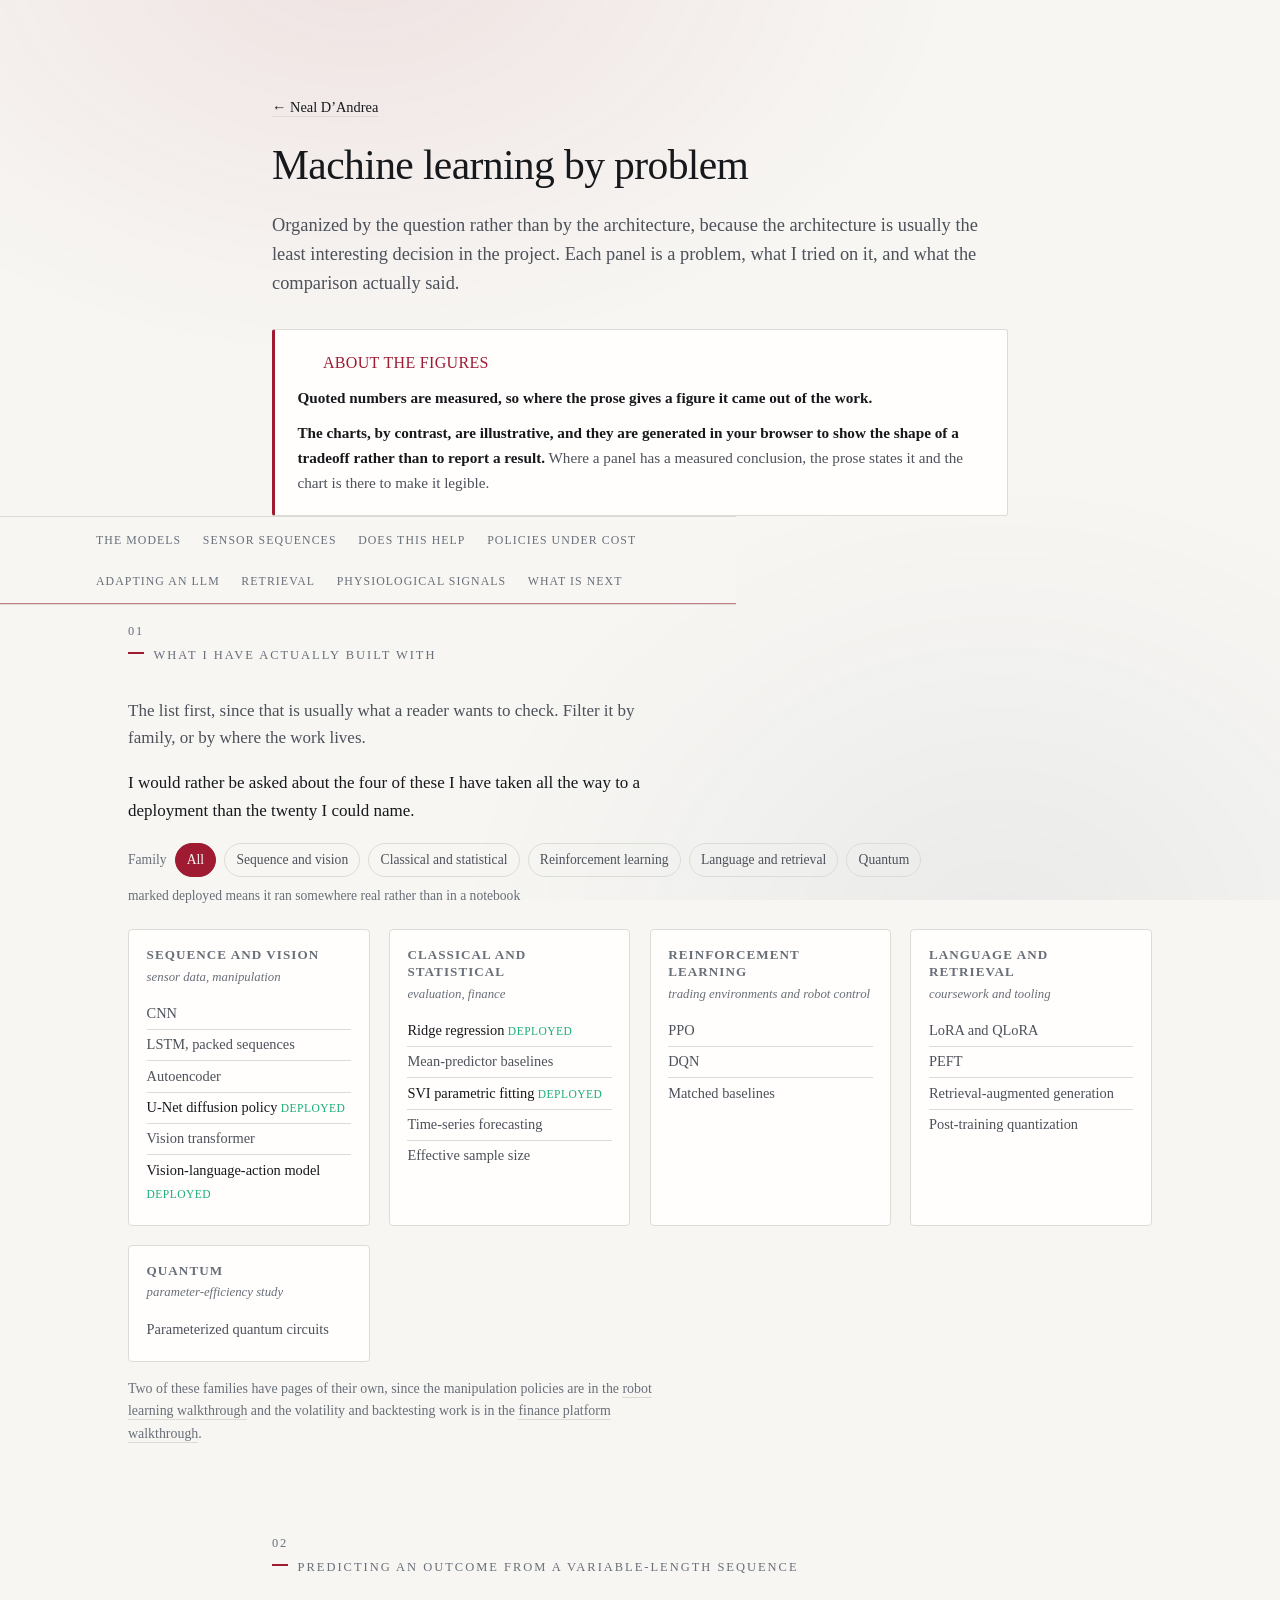
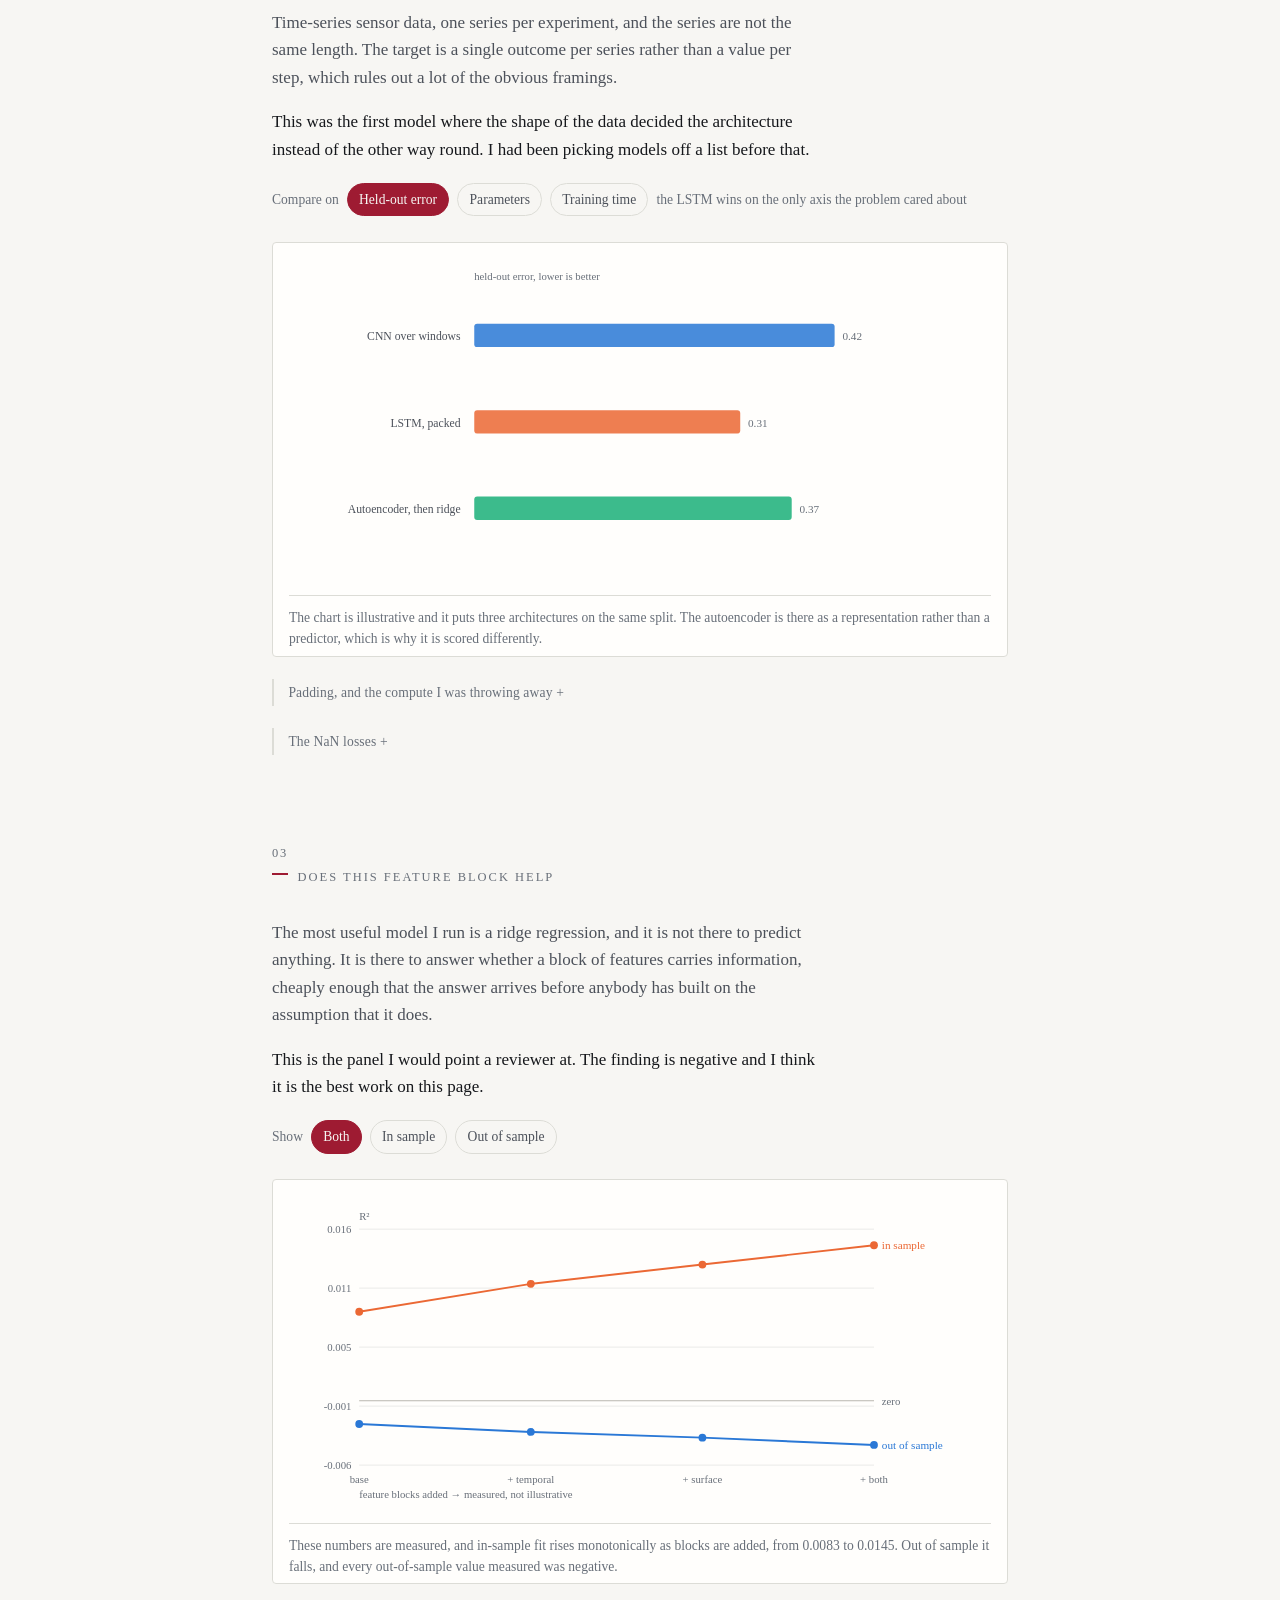
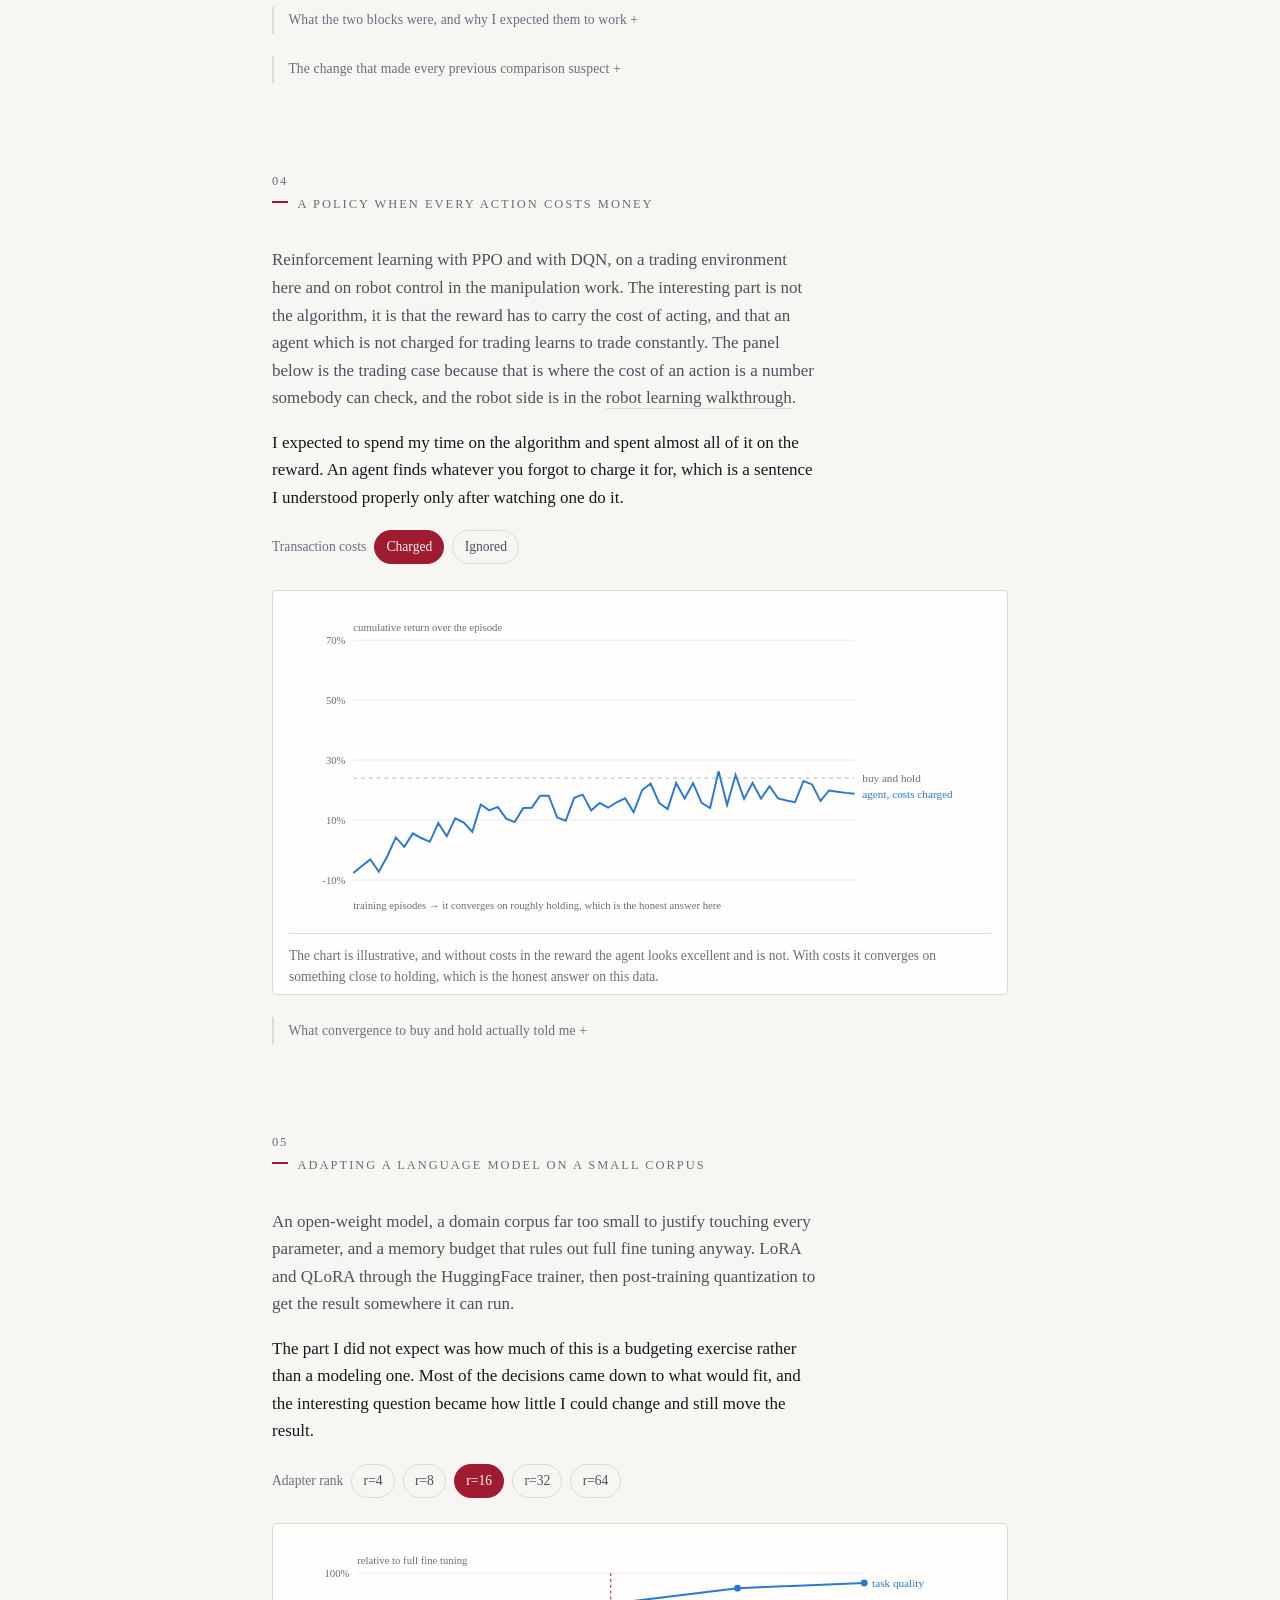
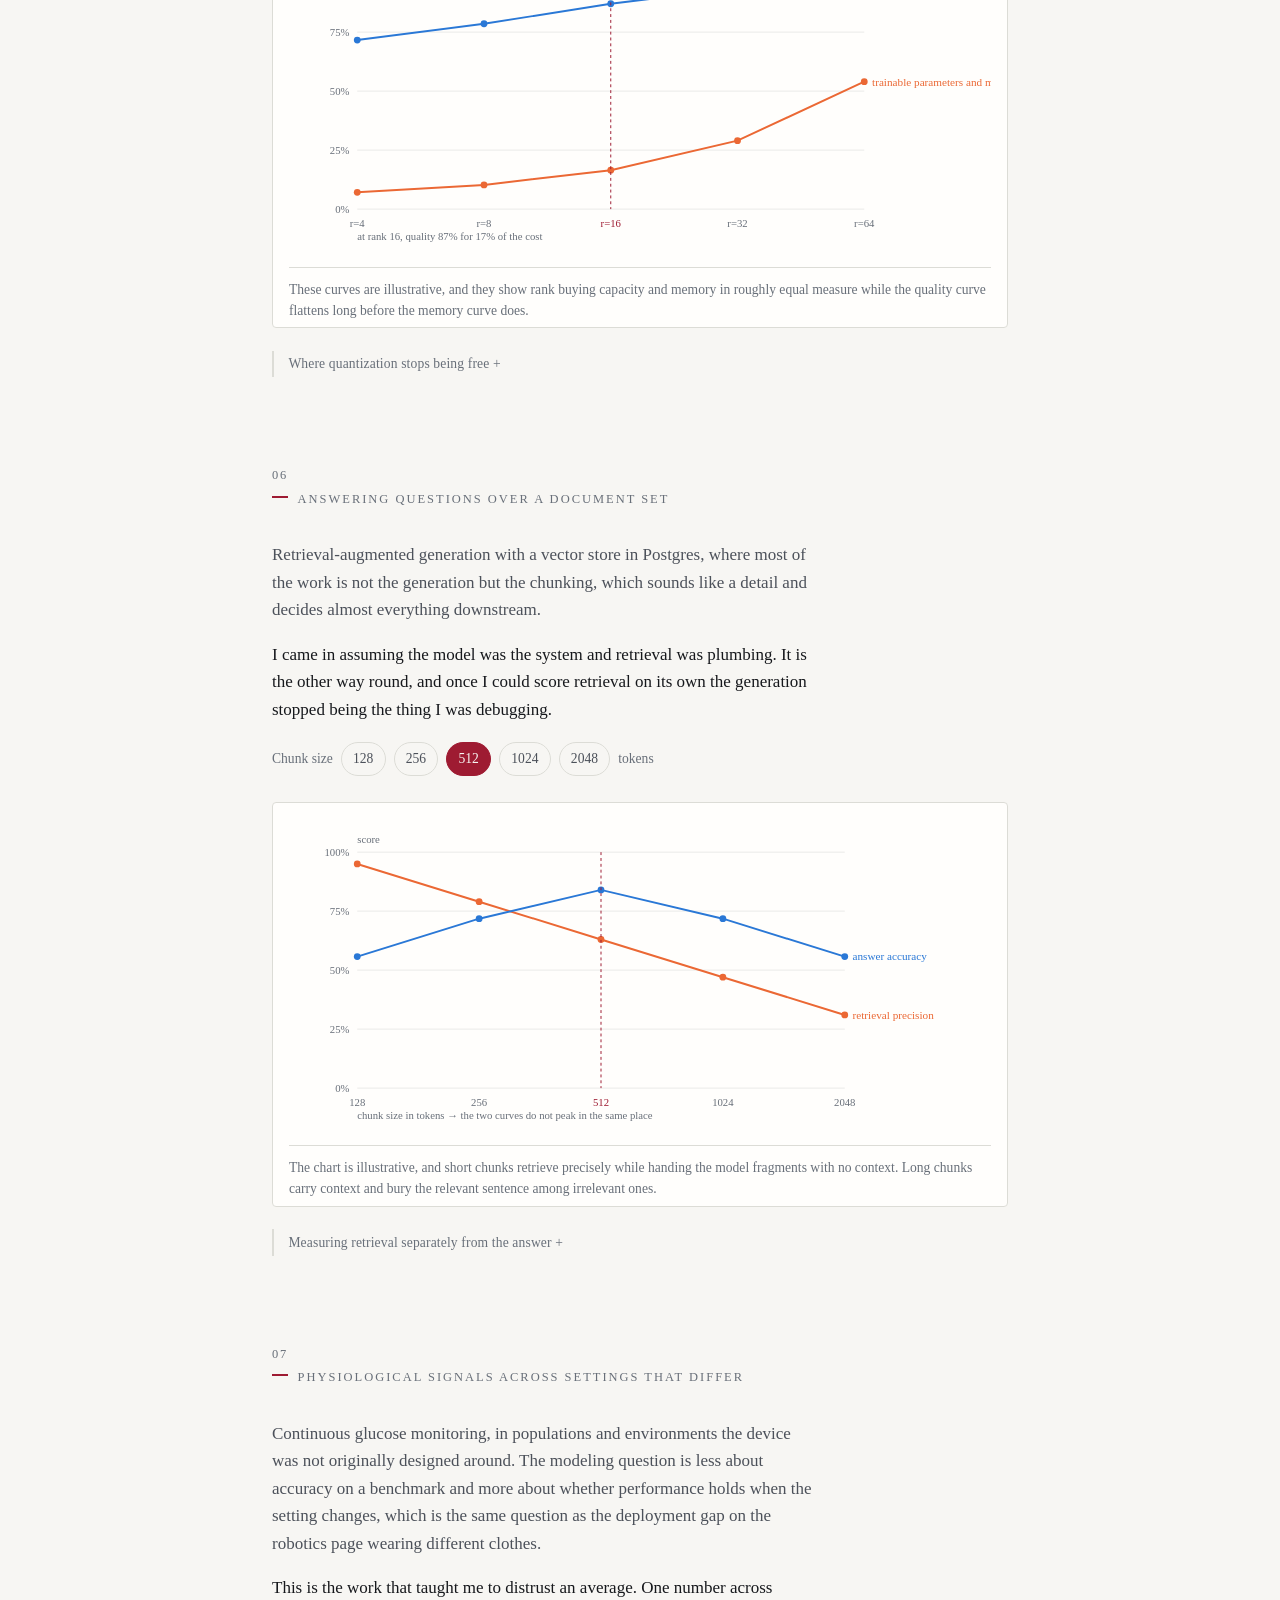
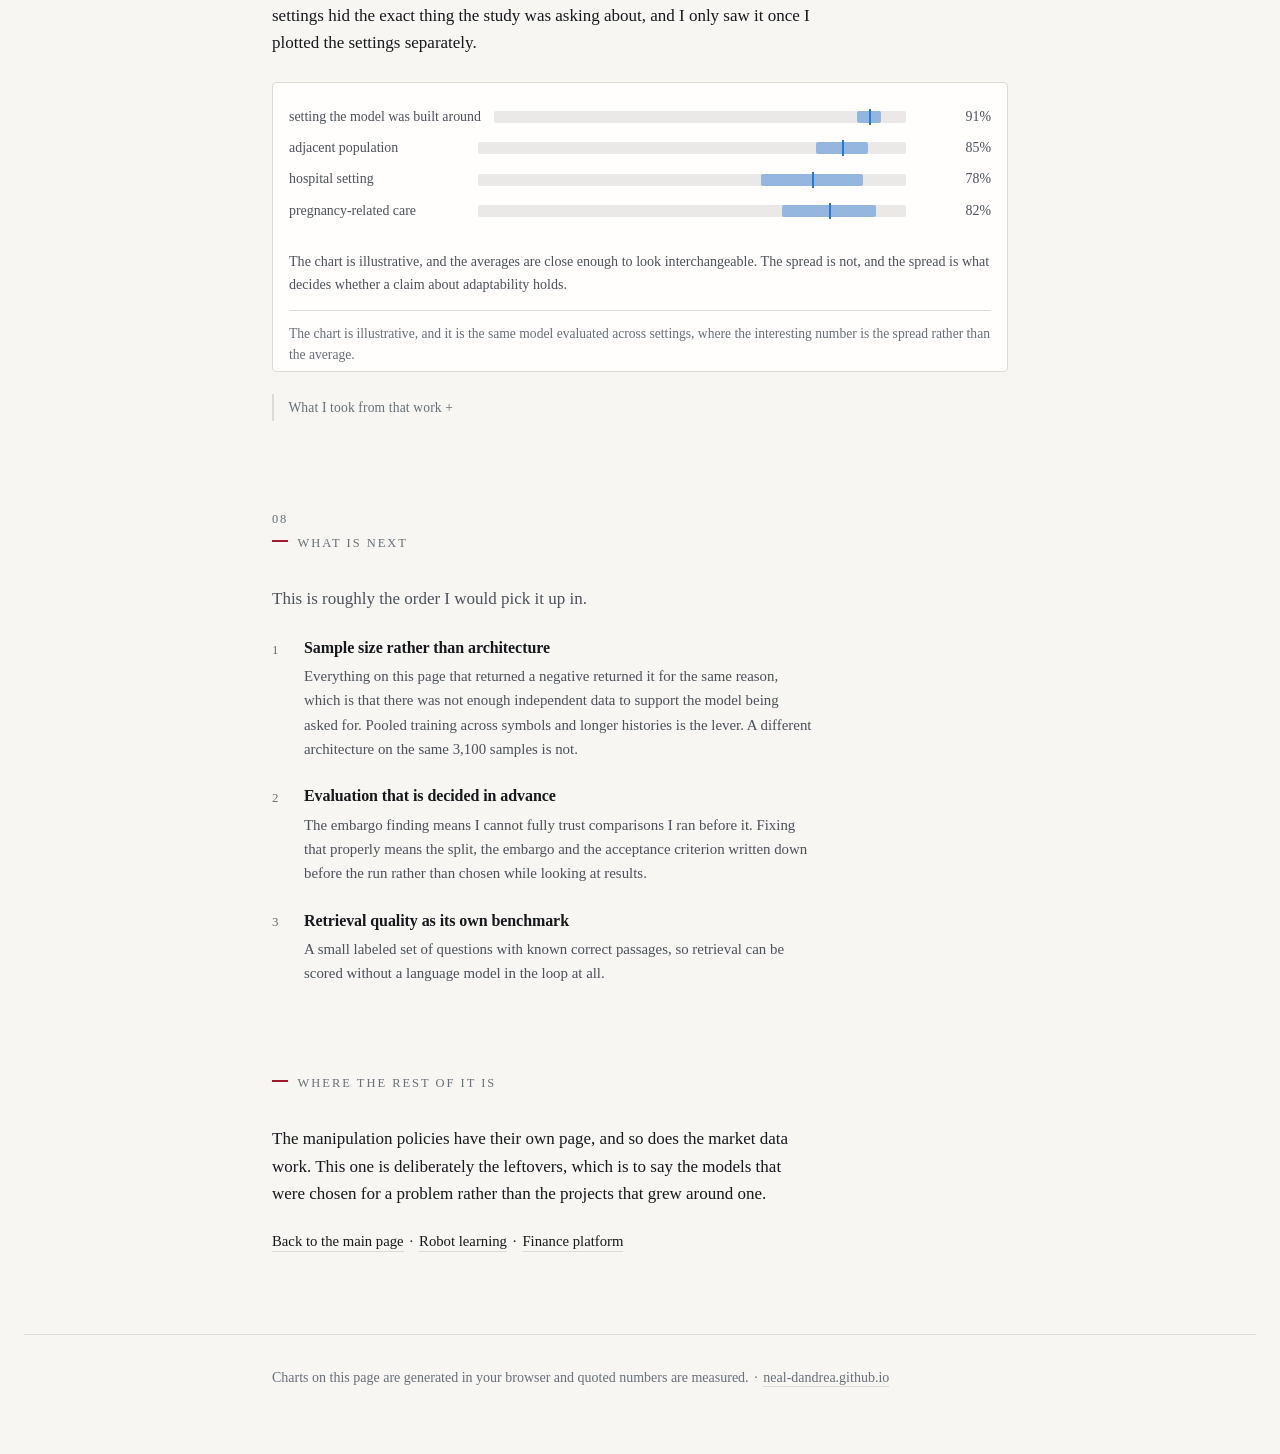
==== commit ebcf650d: "Put the first-person voice on the rest of the machine learning panels The page had it in two of nine" ====
--- a/models.html
+++ b/models.html
@@ -94,6 +94,11 @@
     the same length. The target is a single outcome per series rather than a
     value per step, which rules out a lot of the obvious framings.
   </p>
+  <p class="panel-lede me">
+    This was the first model where the shape of the data decided the
+    architecture instead of the other way round. I had been picking models off
+    a list before that.
+  </p>
 
   <div class="controls" id="arch-controls"></div>
   <figure class="viz">
@@ -209,6 +214,11 @@
     cost of an action is a number somebody can check, and the robot side is in
     the <a href="robotics.html">robot learning walkthrough</a>.
   </p>
+  <p class="panel-lede me">
+    I expected to spend my time on the algorithm and spent almost all of it on
+    the reward. An agent finds whatever you forgot to charge it for, which is a
+    sentence I understood properly only after watching one do it.
+  </p>
 
   <div class="controls" id="rl-controls"></div>
   <figure class="viz">
@@ -247,6 +257,12 @@
     anyway. LoRA and QLoRA through the HuggingFace trainer, then post-training
     quantization to get the result somewhere it can run.
   </p>
+  <p class="panel-lede me">
+    The part I did not expect was how much of this is a budgeting exercise
+    rather than a modeling one. Most of the decisions came down to what would
+    fit, and the interesting question became how little I could change and
+    still move the result.
+  </p>
 
   <div class="controls" id="peft-controls"></div>
   <figure class="viz">
@@ -278,6 +294,11 @@
     Retrieval-augmented generation with a vector store in Postgres, where most
     of the work is not the generation but the chunking, which sounds like a
     detail and decides almost everything downstream.
+  </p>
+  <p class="panel-lede me">
+    I came in assuming the model was the system and retrieval was plumbing. It
+    is the other way round, and once I could score retrieval on its own the
+    generation stopped being the thing I was debugging.
   </p>
 
   <div class="controls" id="rag-controls"></div>
@@ -313,6 +334,11 @@
     accuracy on a benchmark and more about whether performance holds when the
     setting changes, which is the same question as the deployment gap on the
     robotics page wearing different clothes.
+  </p>
+  <p class="panel-lede me">
+    This is the work that taught me to distrust an average. One number across
+    settings hid the exact thing the study was asking about, and I only saw it
+    once I plotted the settings separately.
   </p>
 
   <figure class="viz">
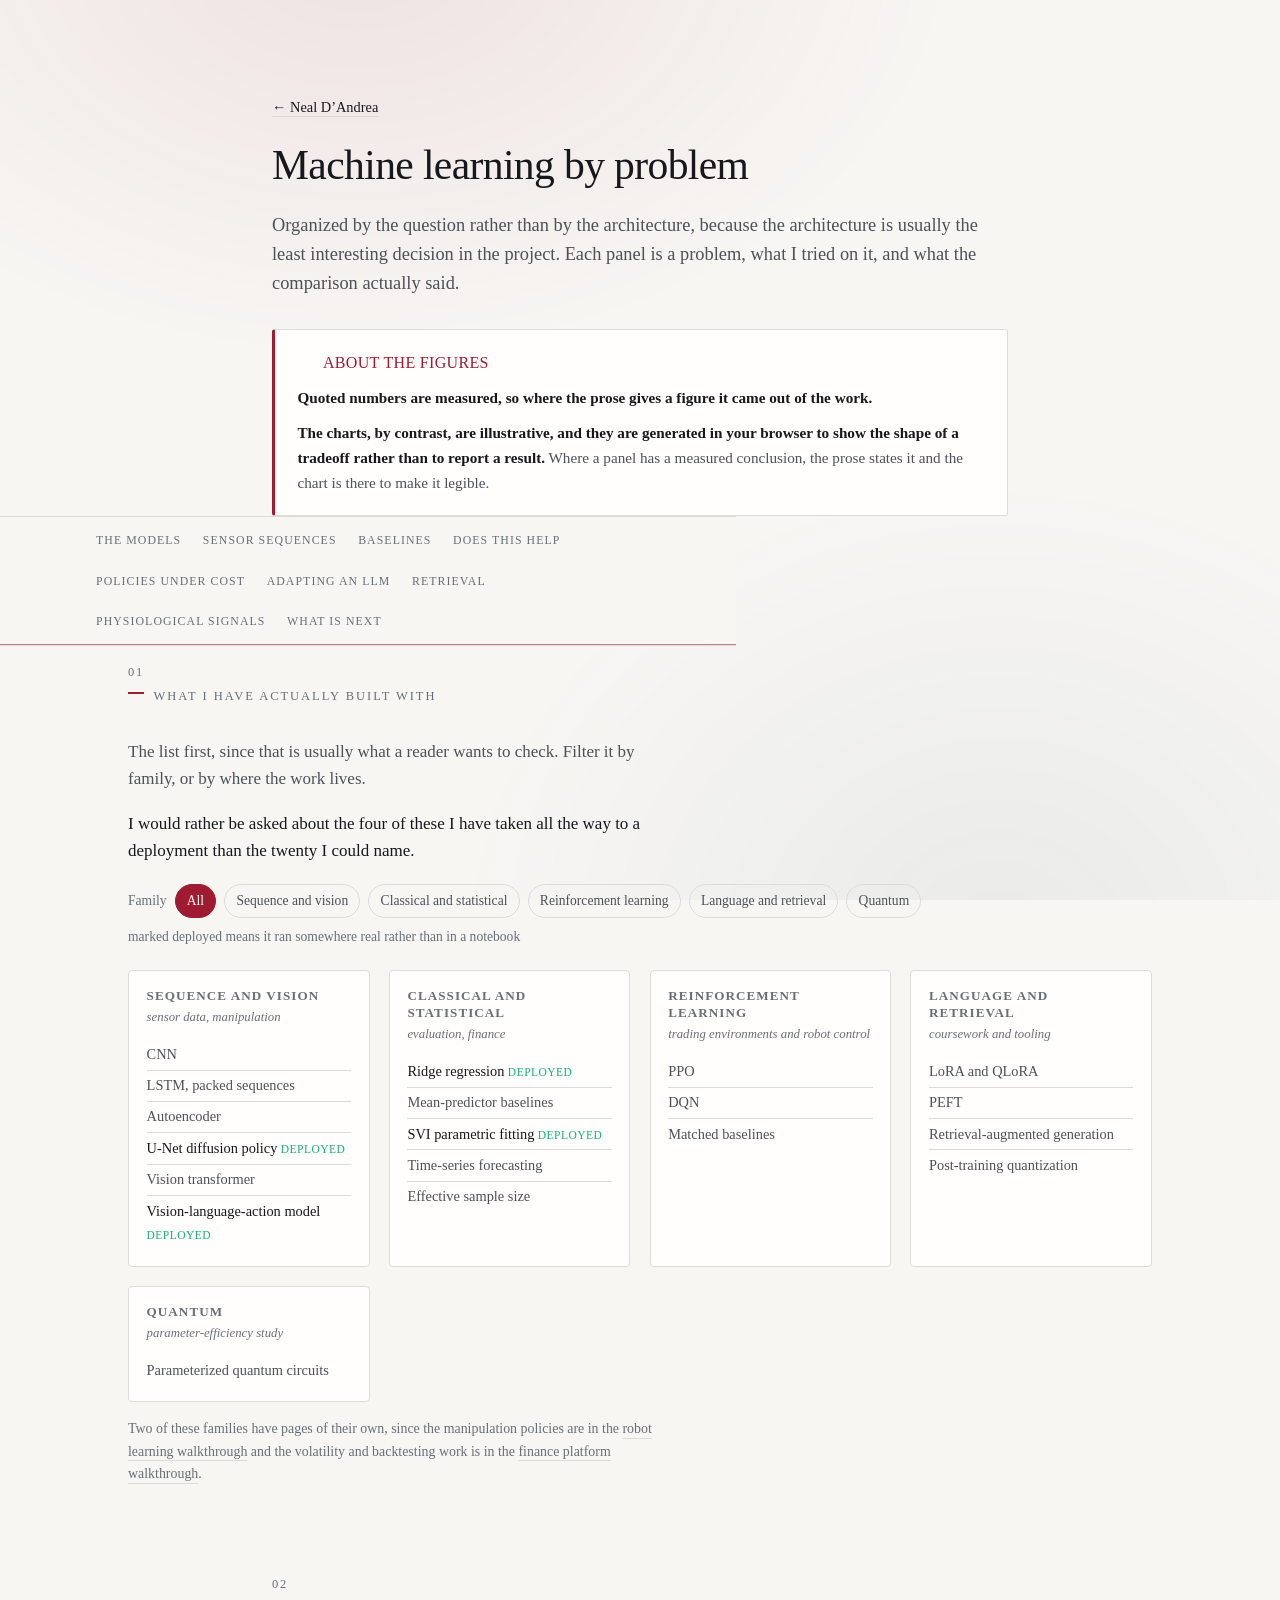
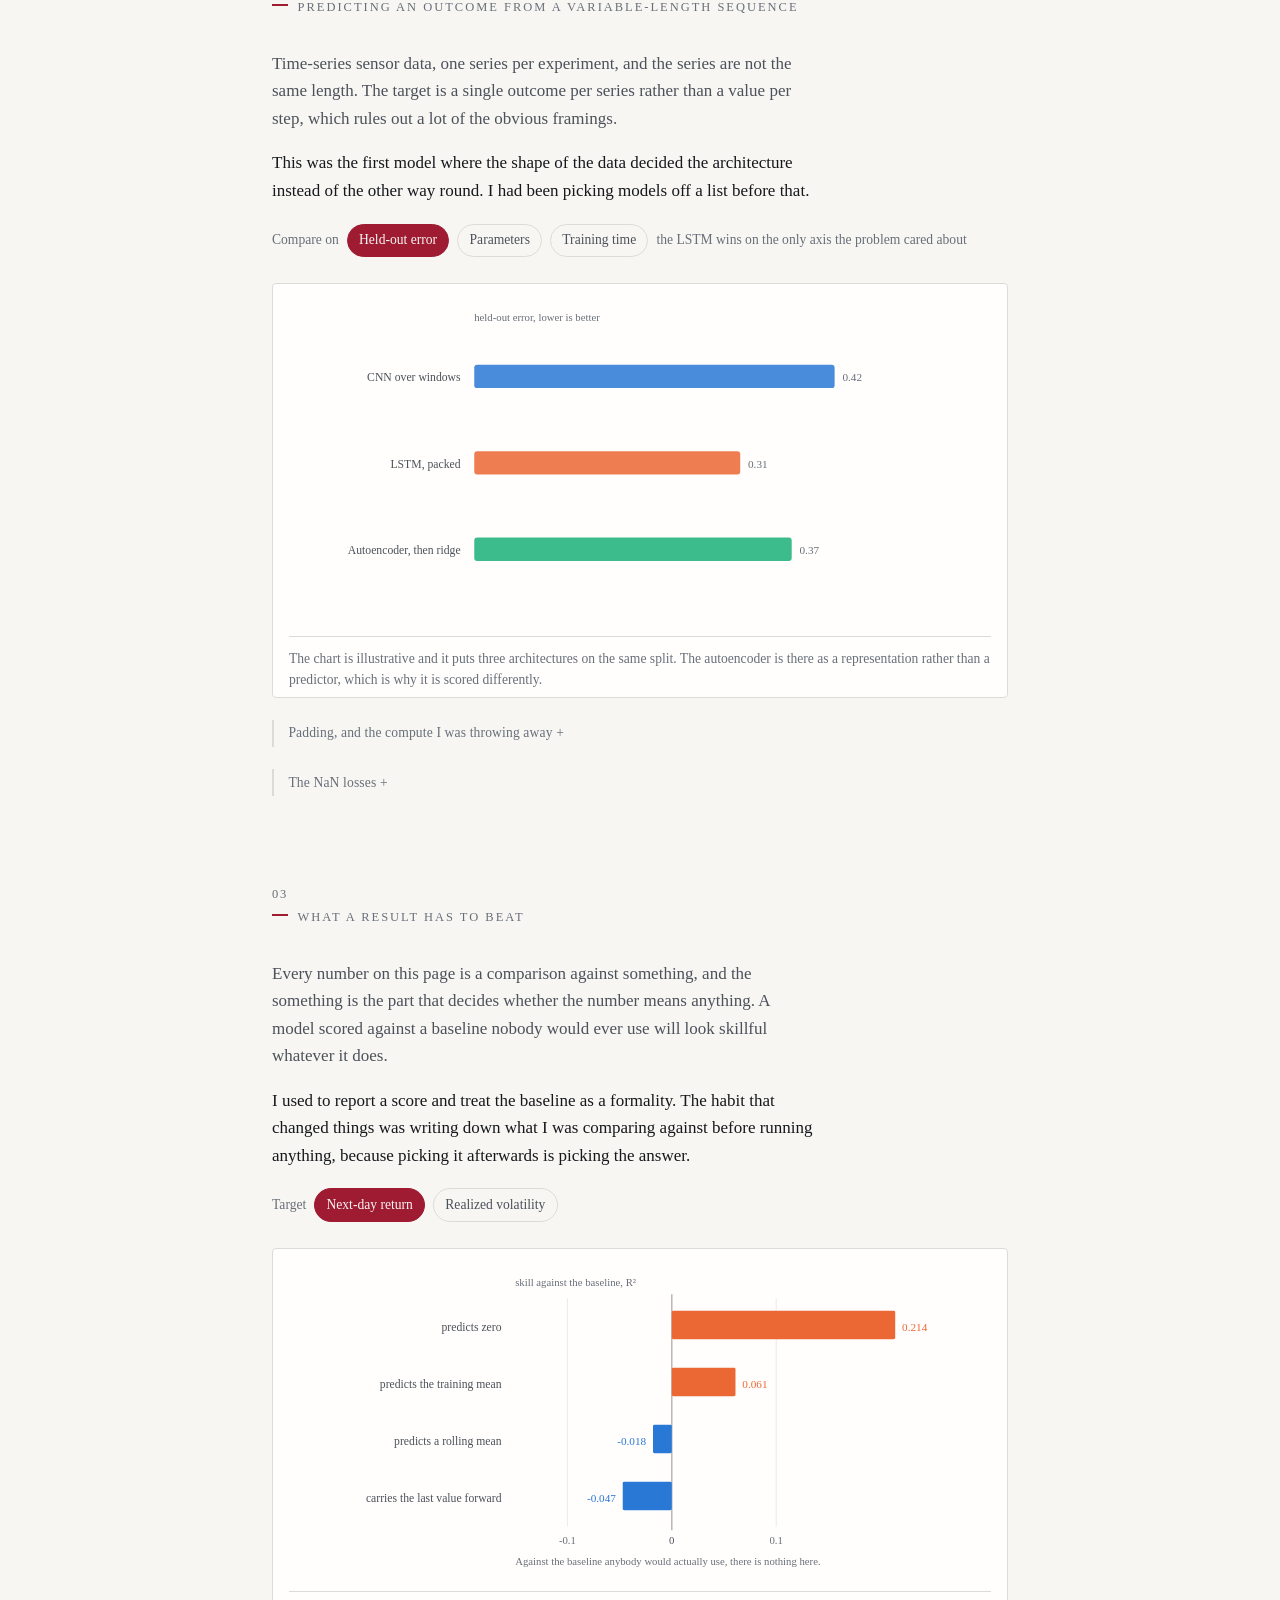
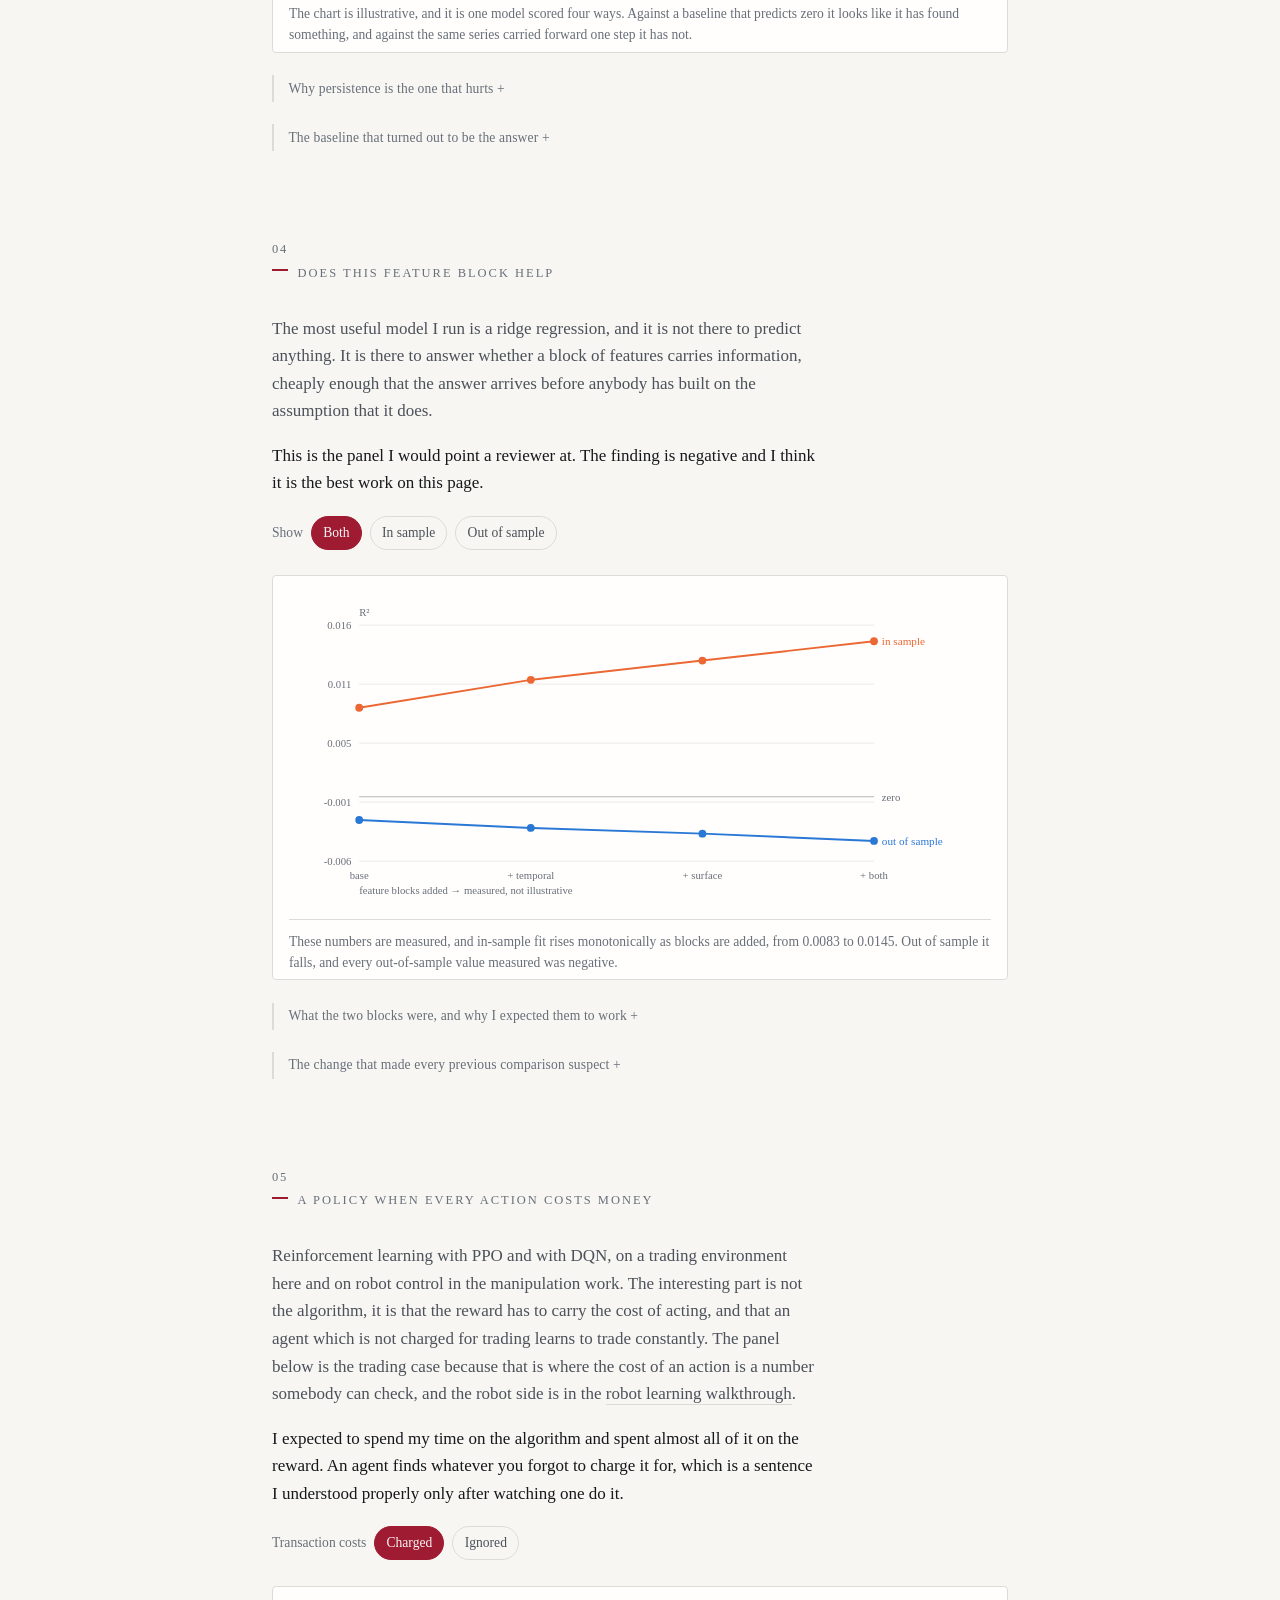
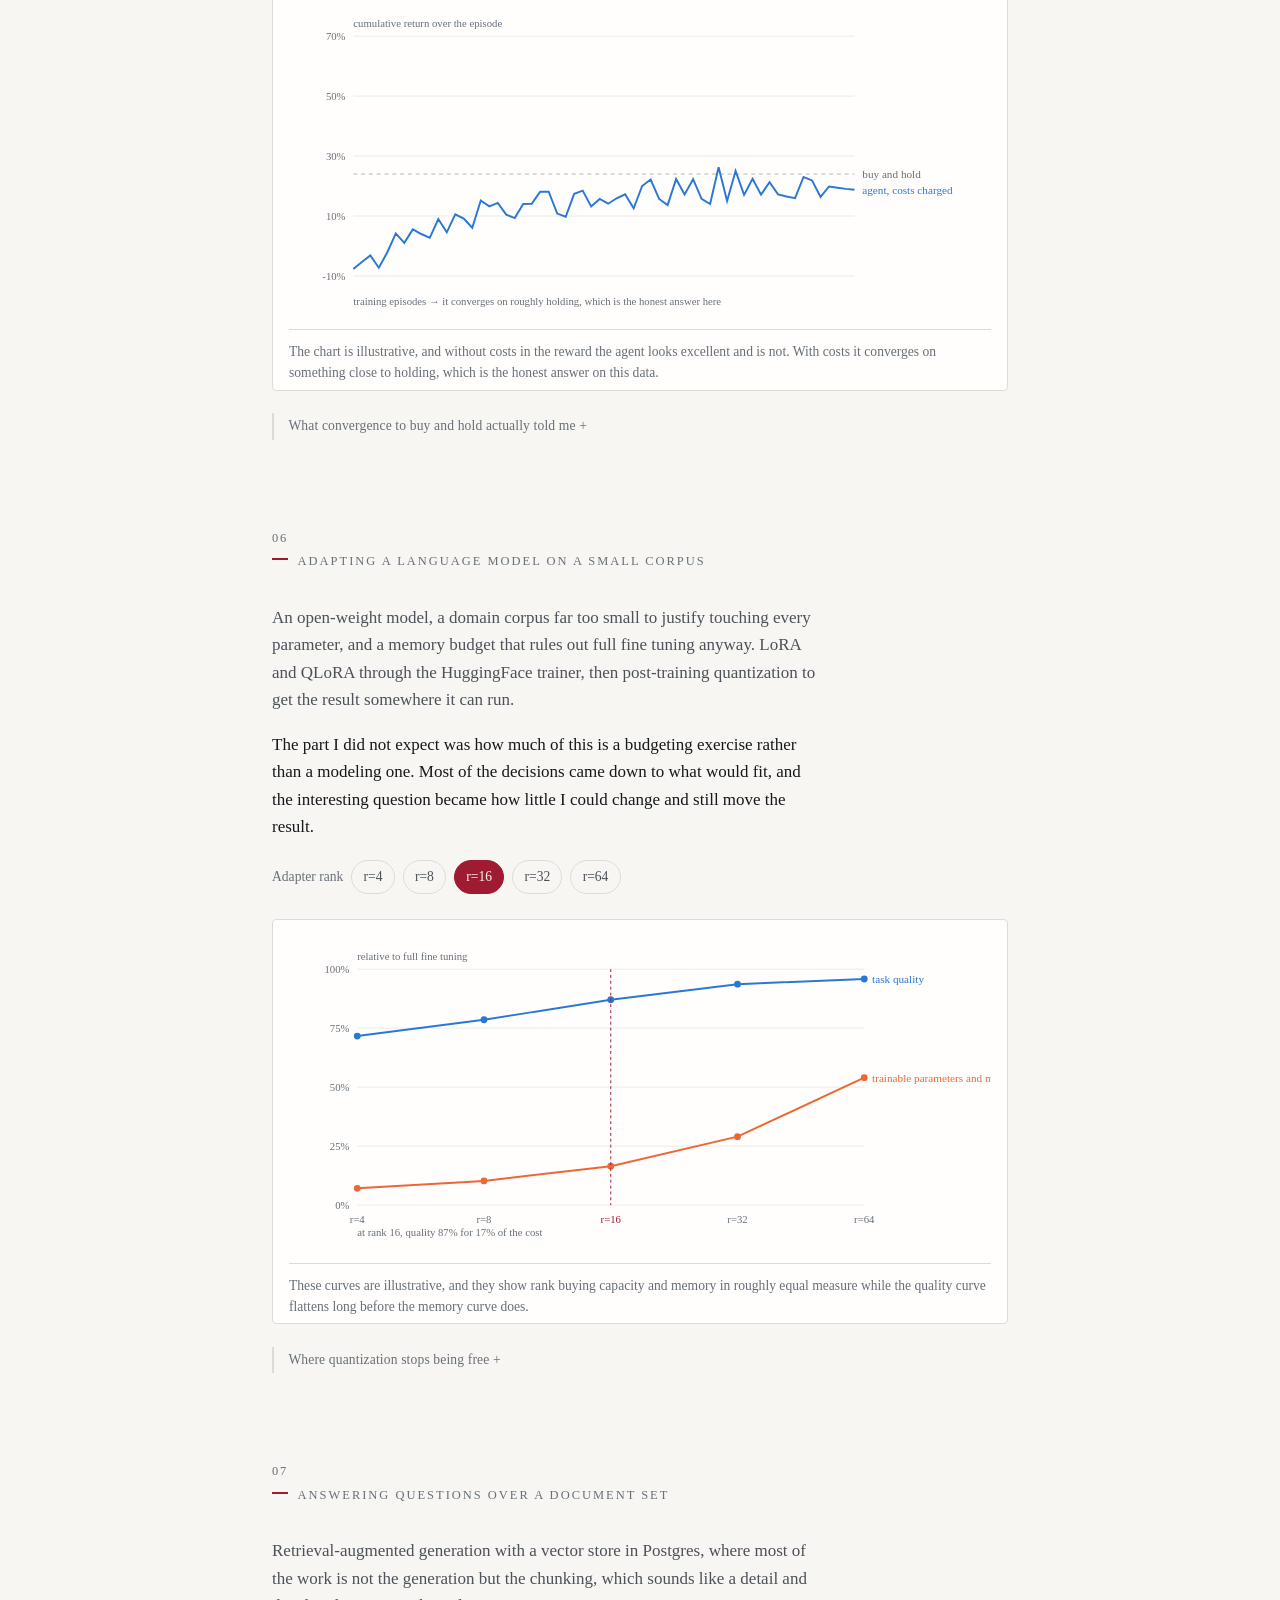
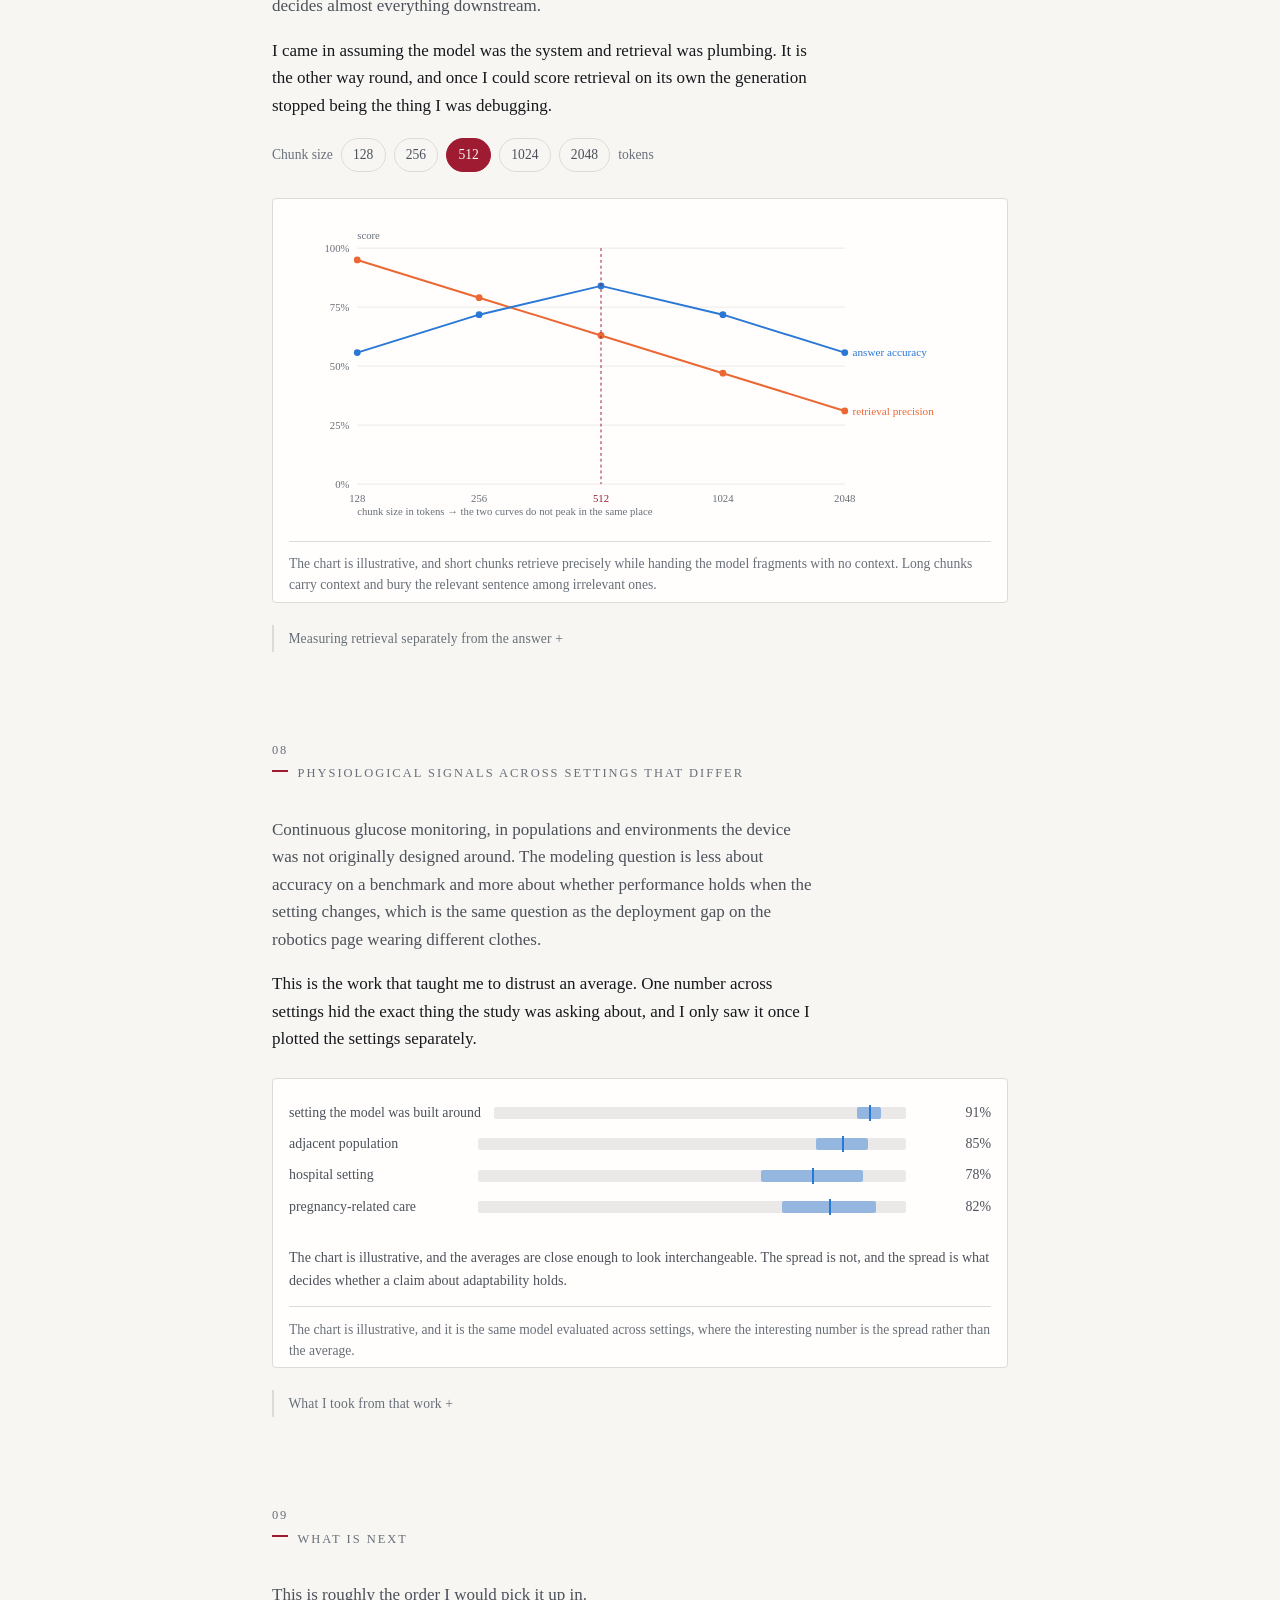
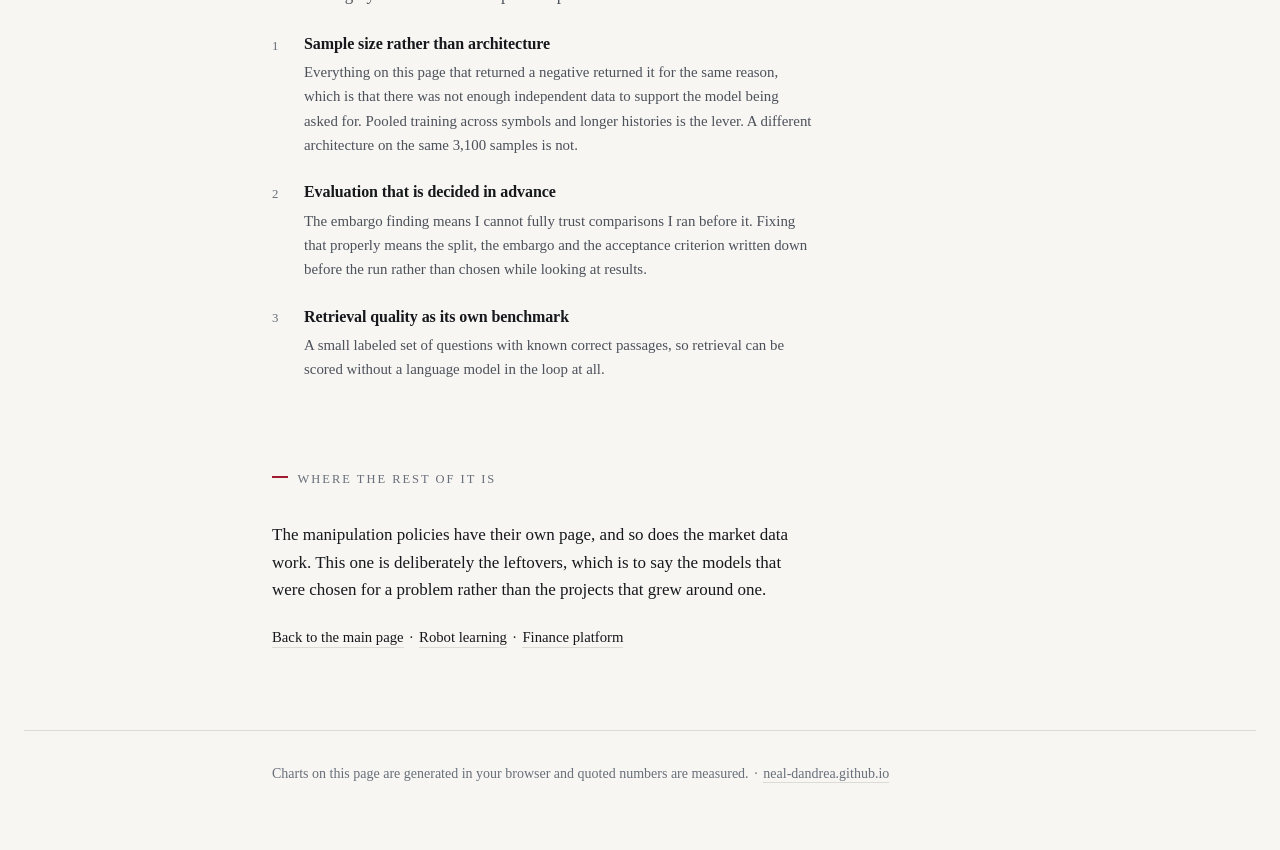
==== commit 3aeed009: "Add the baselines panel the roster was promising The model roster listed a Classical and statistical" ====
--- a/models.html
+++ b/models.html
@@ -50,6 +50,7 @@
   <ul>
     <li><a href="#roster">The models</a></li>
     <li><a href="#sequences">Sensor sequences</a></li>
+    <li><a href="#baselines">Baselines</a></li>
     <li><a href="#ablation">Does this help</a></li>
     <li><a href="#rl">Policies under cost</a></li>
     <li><a href="#peft">Adapting an LLM</a></li>
@@ -146,8 +147,63 @@
 </section>
 
 <!-- 3 ------------------------------------------------------------------ -->
+<section class="panel" id="baselines">
+  <p class="panel-num">03</p>
+  <h2>What a result has to beat</h2>
+  <p class="panel-lede">
+    Every number on this page is a comparison against something, and the
+    something is the part that decides whether the number means anything. A
+    model scored against a baseline nobody would ever use will look skillful
+    whatever it does.
+  </p>
+  <p class="panel-lede me">
+    I used to report a score and treat the baseline as a formality. The habit
+    that changed things was writing down what I was comparing against before
+    running anything, because picking it afterwards is picking the answer.
+  </p>
+
+  <div class="controls" id="base-controls"></div>
+  <figure class="viz">
+    <svg id="base-svg" viewBox="0 0 720 320" role="img"
+         aria-label="The same model scored against four different baselines, where the sign of the score depends on which baseline is used"></svg>
+    <figcaption>
+      The chart is illustrative, and it is one model scored four ways. Against a
+      baseline that predicts zero it looks like it has found something, and
+      against the same series carried forward one step it has not.
+    </figcaption>
+  </figure>
+
+  <details class="tried">
+    <summary>Why persistence is the one that hurts</summary>
+    <p>
+      Predicting zero and predicting the training mean are easy to beat on
+      anything with structure in it, so beating them says almost nothing.
+      Carrying the last value forward is harder, because it already contains
+      whatever the series does slowly, and a model only beats it by finding
+      something that is genuinely new in each step rather than by rediscovering
+      the level.
+    </p>
+    <p>
+      On returns almost nothing beats it, which is the correct answer rather
+      than a failure. On realized volatility a model can beat it, and that gap
+      is where the forecasting work is worth doing.
+    </p>
+  </details>
+
+  <details class="tried">
+    <summary>The baseline that turned out to be the answer</summary>
+    <p>
+      The trading agent two panels down converges on something close to holding
+      once it is charged for acting, which took me a while to read correctly.
+      Buy and hold was not the thing the agent failed to beat, it was the best
+      available policy at that cost level, and the run had found it.
+    </p>
+  </details>
+</section>
+
+<!-- 4 ------------------------------------------------------------------ -->
 <section class="panel" id="ablation">
-  <p class="panel-num">03</p>
+  <p class="panel-num">04</p>
   <h2>Does this feature block help</h2>
   <p class="panel-lede">
     The most useful model I run is a ridge regression, and it is not there to
@@ -203,7 +259,7 @@
 
 <!-- 4 ------------------------------------------------------------------ -->
 <section class="panel" id="rl">
-  <p class="panel-num">04</p>
+  <p class="panel-num">05</p>
   <h2>A policy when every action costs money</h2>
   <p class="panel-lede">
     Reinforcement learning with PPO and with DQN, on a trading environment
@@ -249,7 +305,7 @@
 
 <!-- 5 ------------------------------------------------------------------ -->
 <section class="panel" id="peft">
-  <p class="panel-num">05</p>
+  <p class="panel-num">06</p>
   <h2>Adapting a language model on a small corpus</h2>
   <p class="panel-lede">
     An open-weight model, a domain corpus far too small to justify touching
@@ -288,7 +344,7 @@
 
 <!-- 6 ------------------------------------------------------------------ -->
 <section class="panel" id="rag">
-  <p class="panel-num">06</p>
+  <p class="panel-num">07</p>
   <h2>Answering questions over a document set</h2>
   <p class="panel-lede">
     Retrieval-augmented generation with a vector store in Postgres, where most
@@ -326,7 +382,7 @@
 
 <!-- 7 ------------------------------------------------------------------ -->
 <section class="panel" id="signals">
-  <p class="panel-num">07</p>
+  <p class="panel-num">08</p>
   <h2>Physiological signals across settings that differ</h2>
   <p class="panel-lede">
     Continuous glucose monitoring, in populations and environments the device
@@ -364,7 +420,7 @@
 
 <!-- 8 ------------------------------------------------------------------ -->
 <section class="panel" id="next">
-  <p class="panel-num">08</p>
+  <p class="panel-num">09</p>
   <h2>What is next</h2>
   <p class="panel-lede">
     This is roughly the order I would pick it up in.
@@ -427,6 +483,6 @@
   </p>
 </footer>
 
-<script src="models.js?v=2eabaf76"></script>
+<script src="models.js?v=021238ed"></script>
 </body>
 </html>
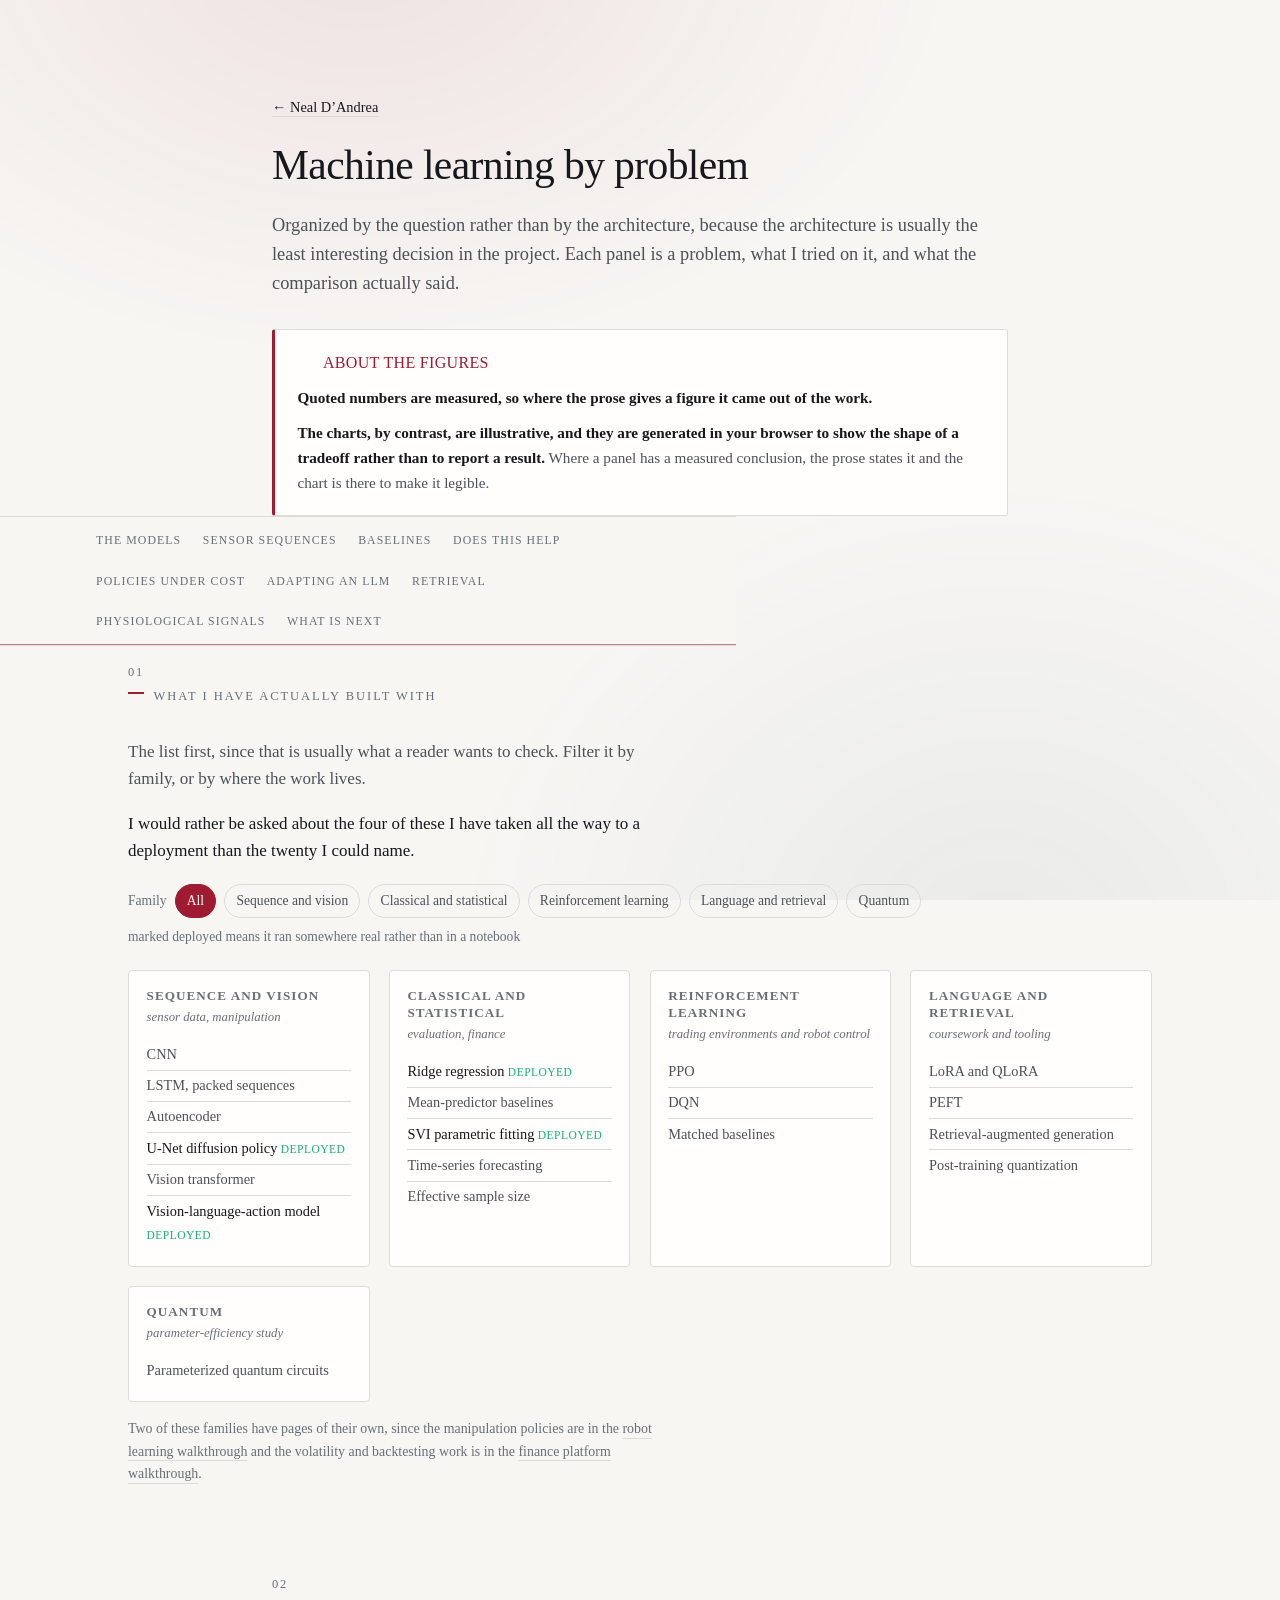
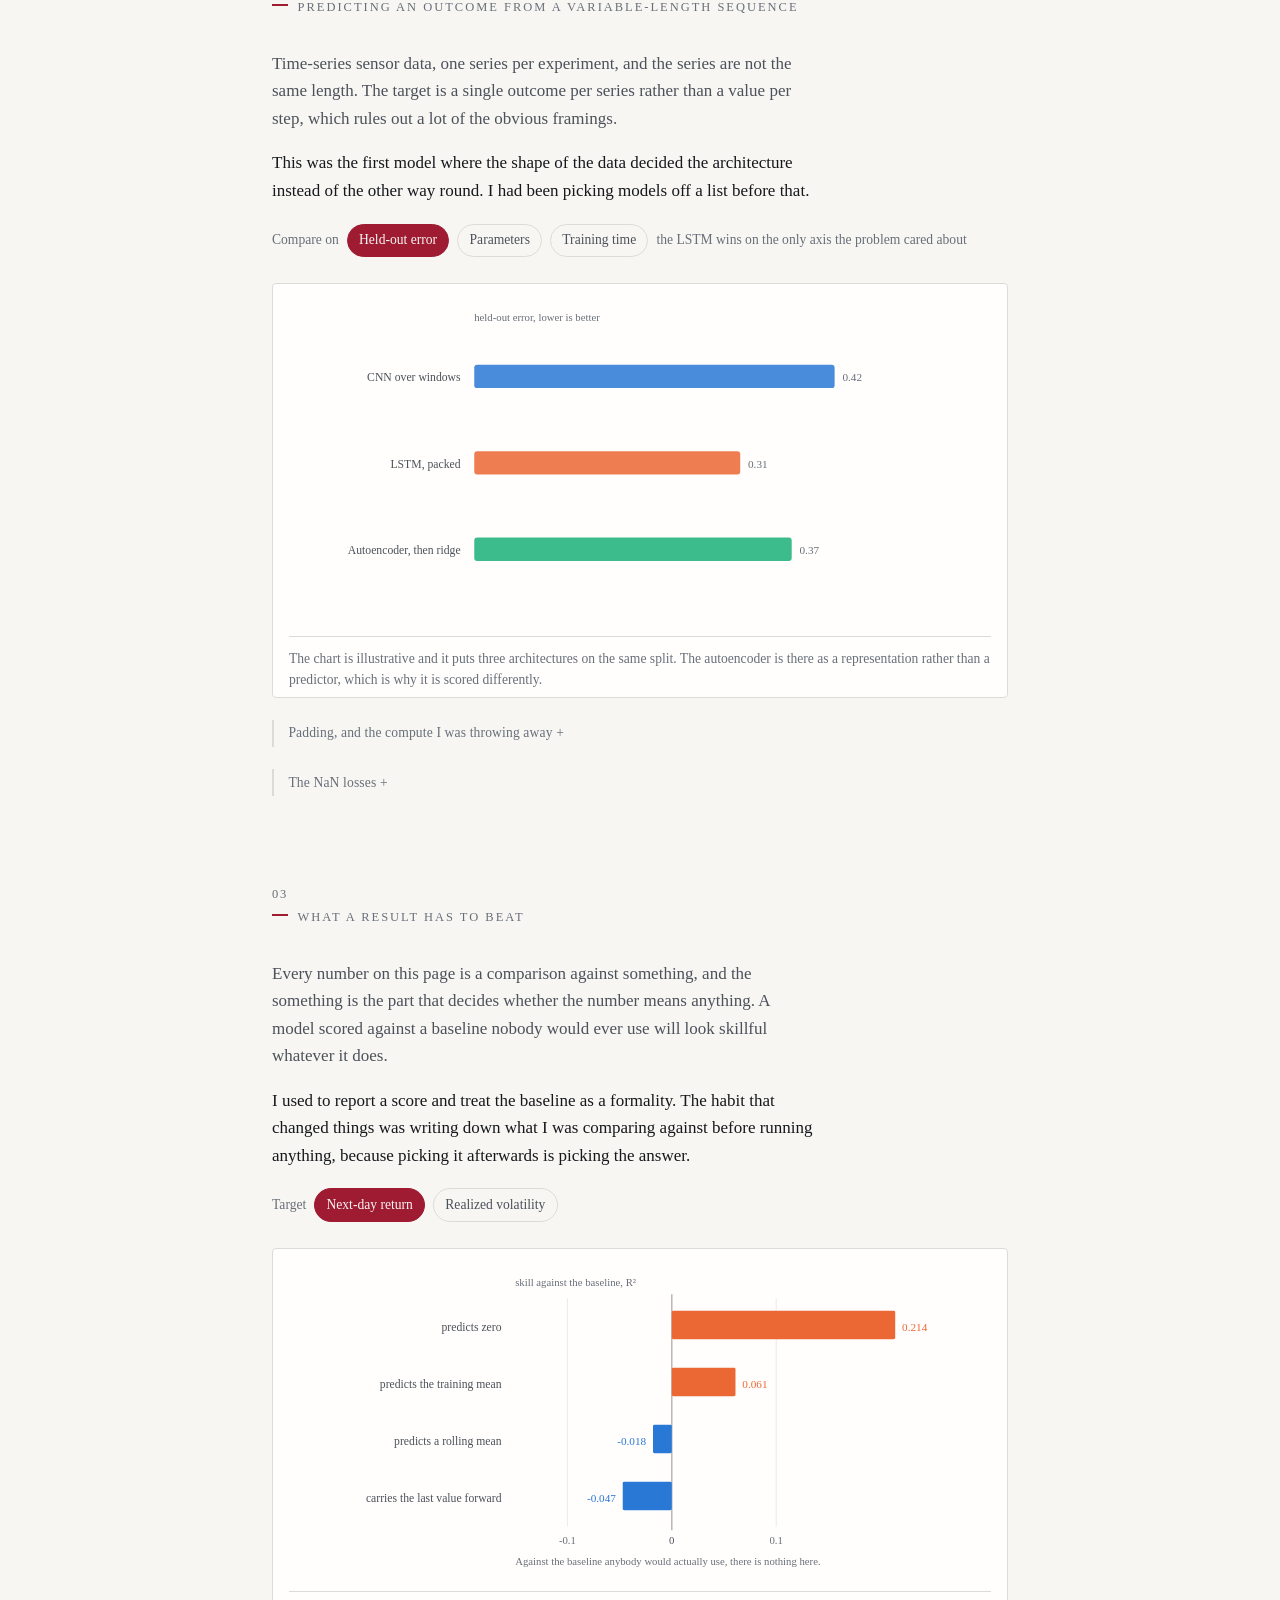
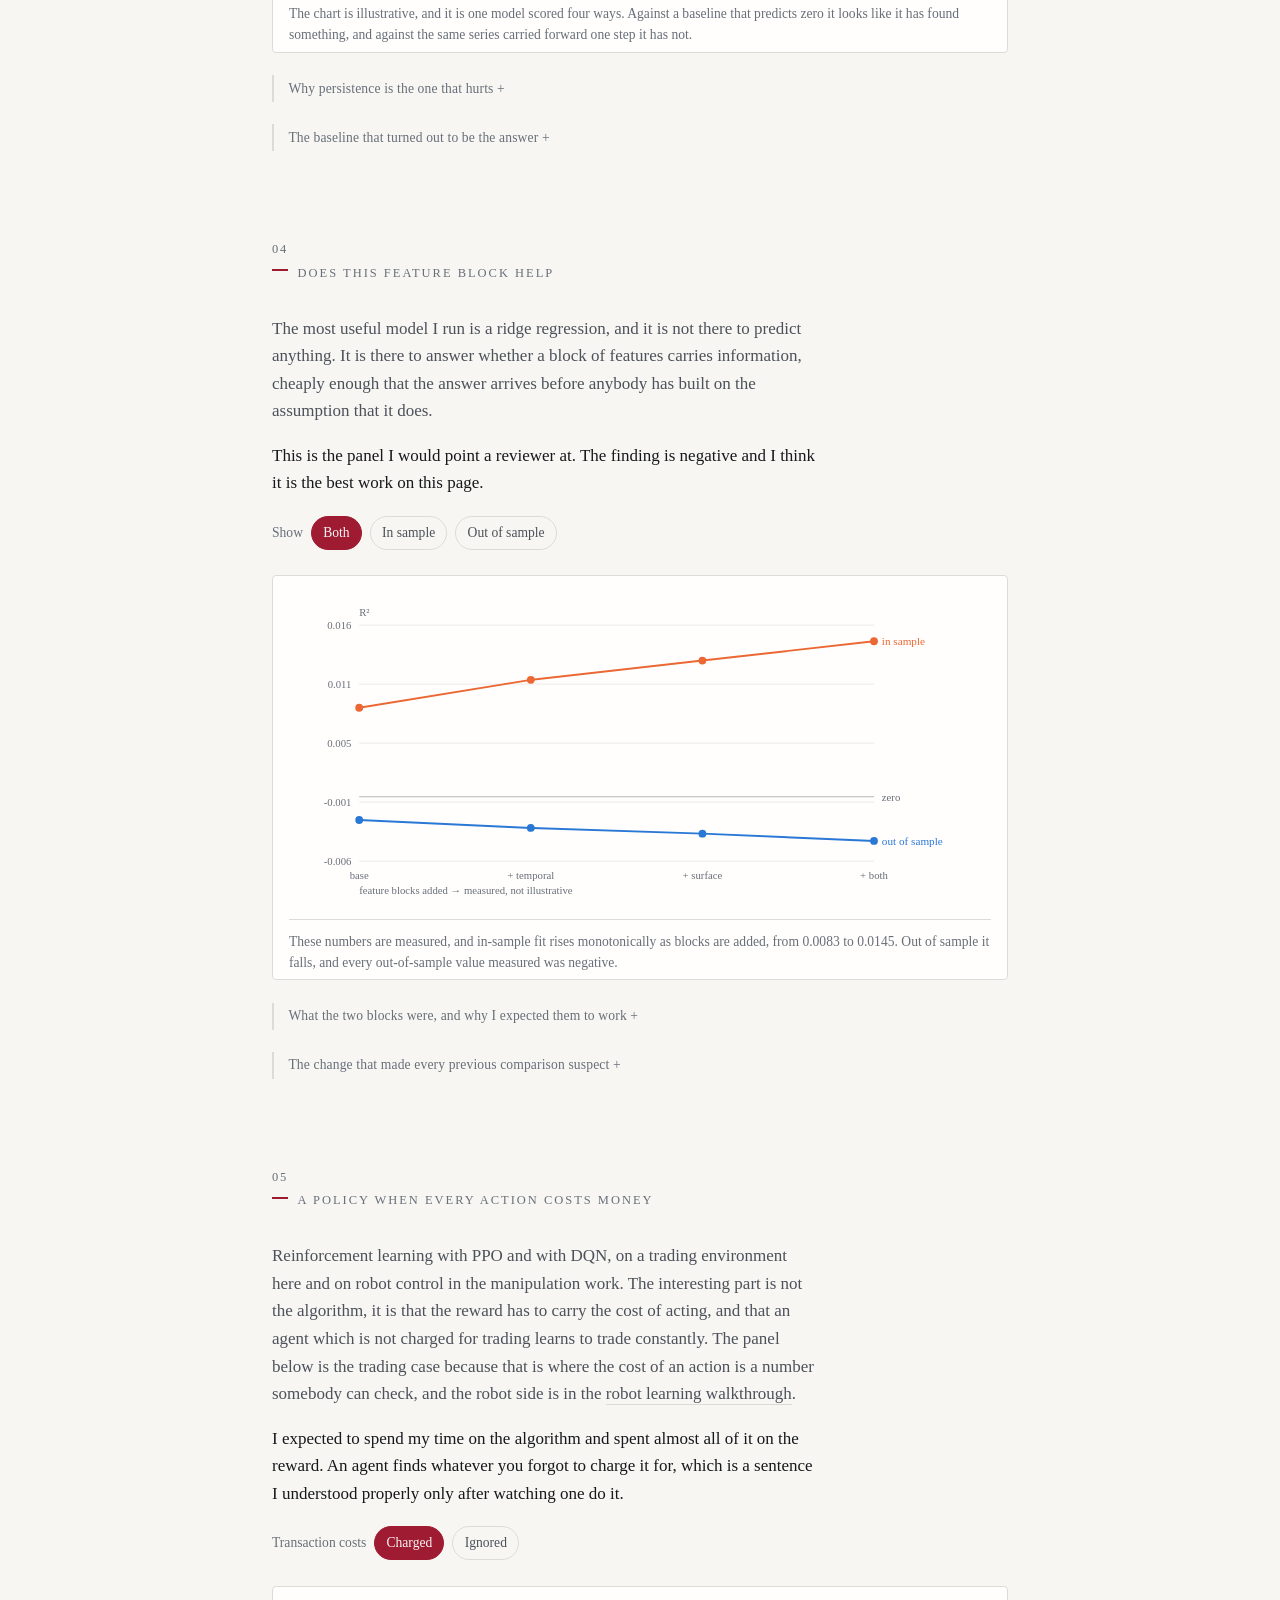
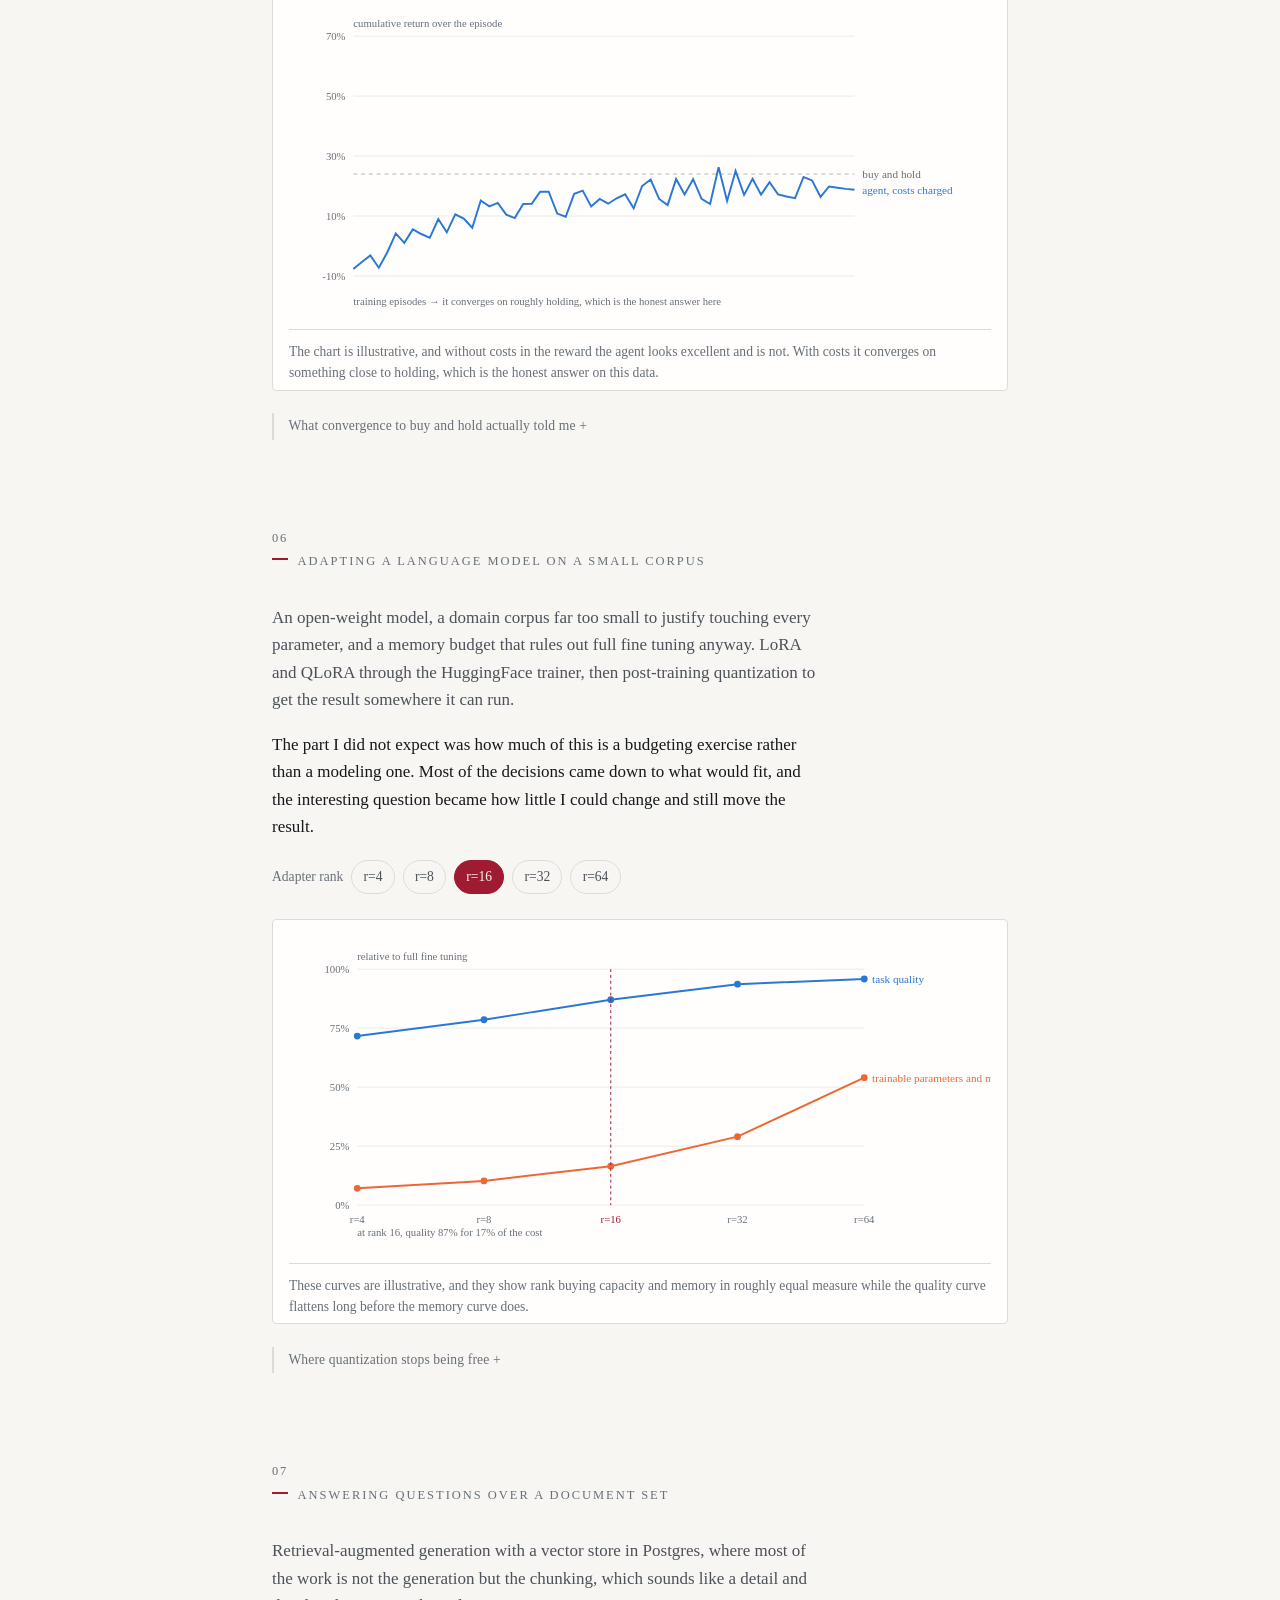
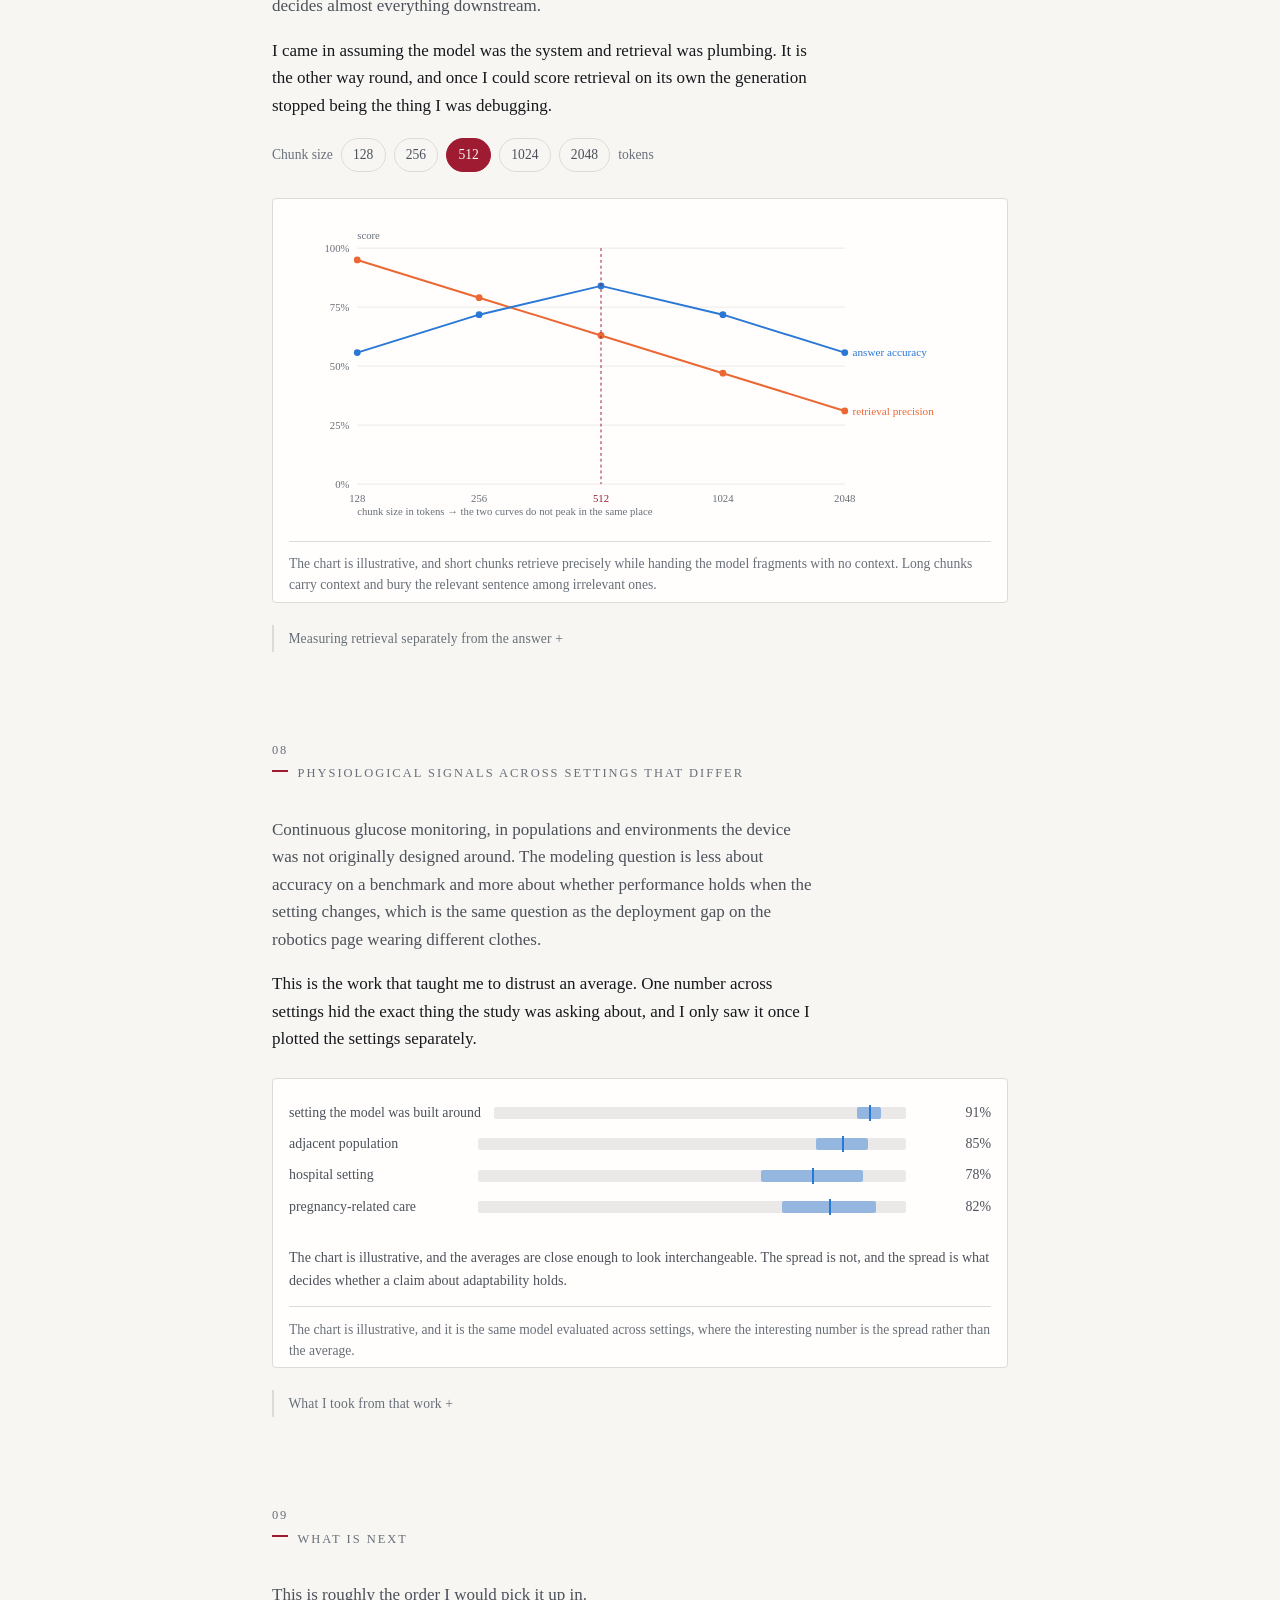
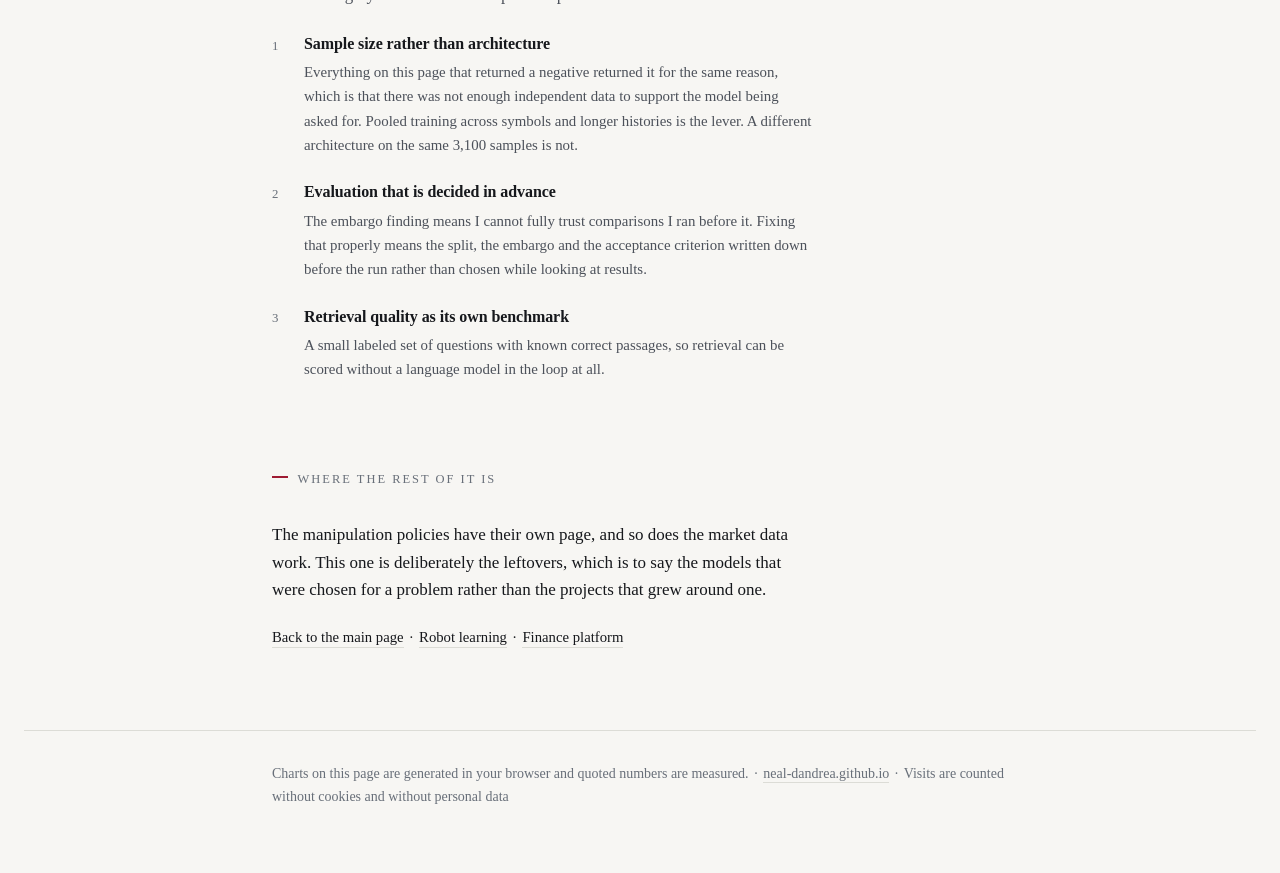
==== commit 5f851d20: "Count visits with GoatCounter One tag before the closing body on each of the four pages, so the coun" ====
--- a/models.html
+++ b/models.html
@@ -480,9 +480,22 @@
     Charts on this page are generated in your browser and quoted numbers are measured.
     <span class="sep">&middot;</span>
     <a href="./">neal-dandrea.github.io</a>
+    <span class="sep">&middot;</span>
+    Visits are counted without cookies and without personal data
   </p>
 </footer>
 
 <script src="models.js?v=021238ed"></script>
+
+<!-- Visit counting. GoatCounter sets no cookies, stores no IP address, and
+     keeps no per-visitor identity, so there is nothing here that follows
+     anyone between pages or between sites. It is loaded async and from a
+     separate origin, so a slow or missing response cannot hold up or break
+     the page. The dashboard is private.
+
+     This is the only third-party request the site makes. Everything else,
+     including the fonts, is served from this origin. -->
+<script data-goatcounter="https://nealdandrea.goatcounter.com/count"
+        async src="//gc.zgo.at/count.js"></script>
 </body>
 </html>
